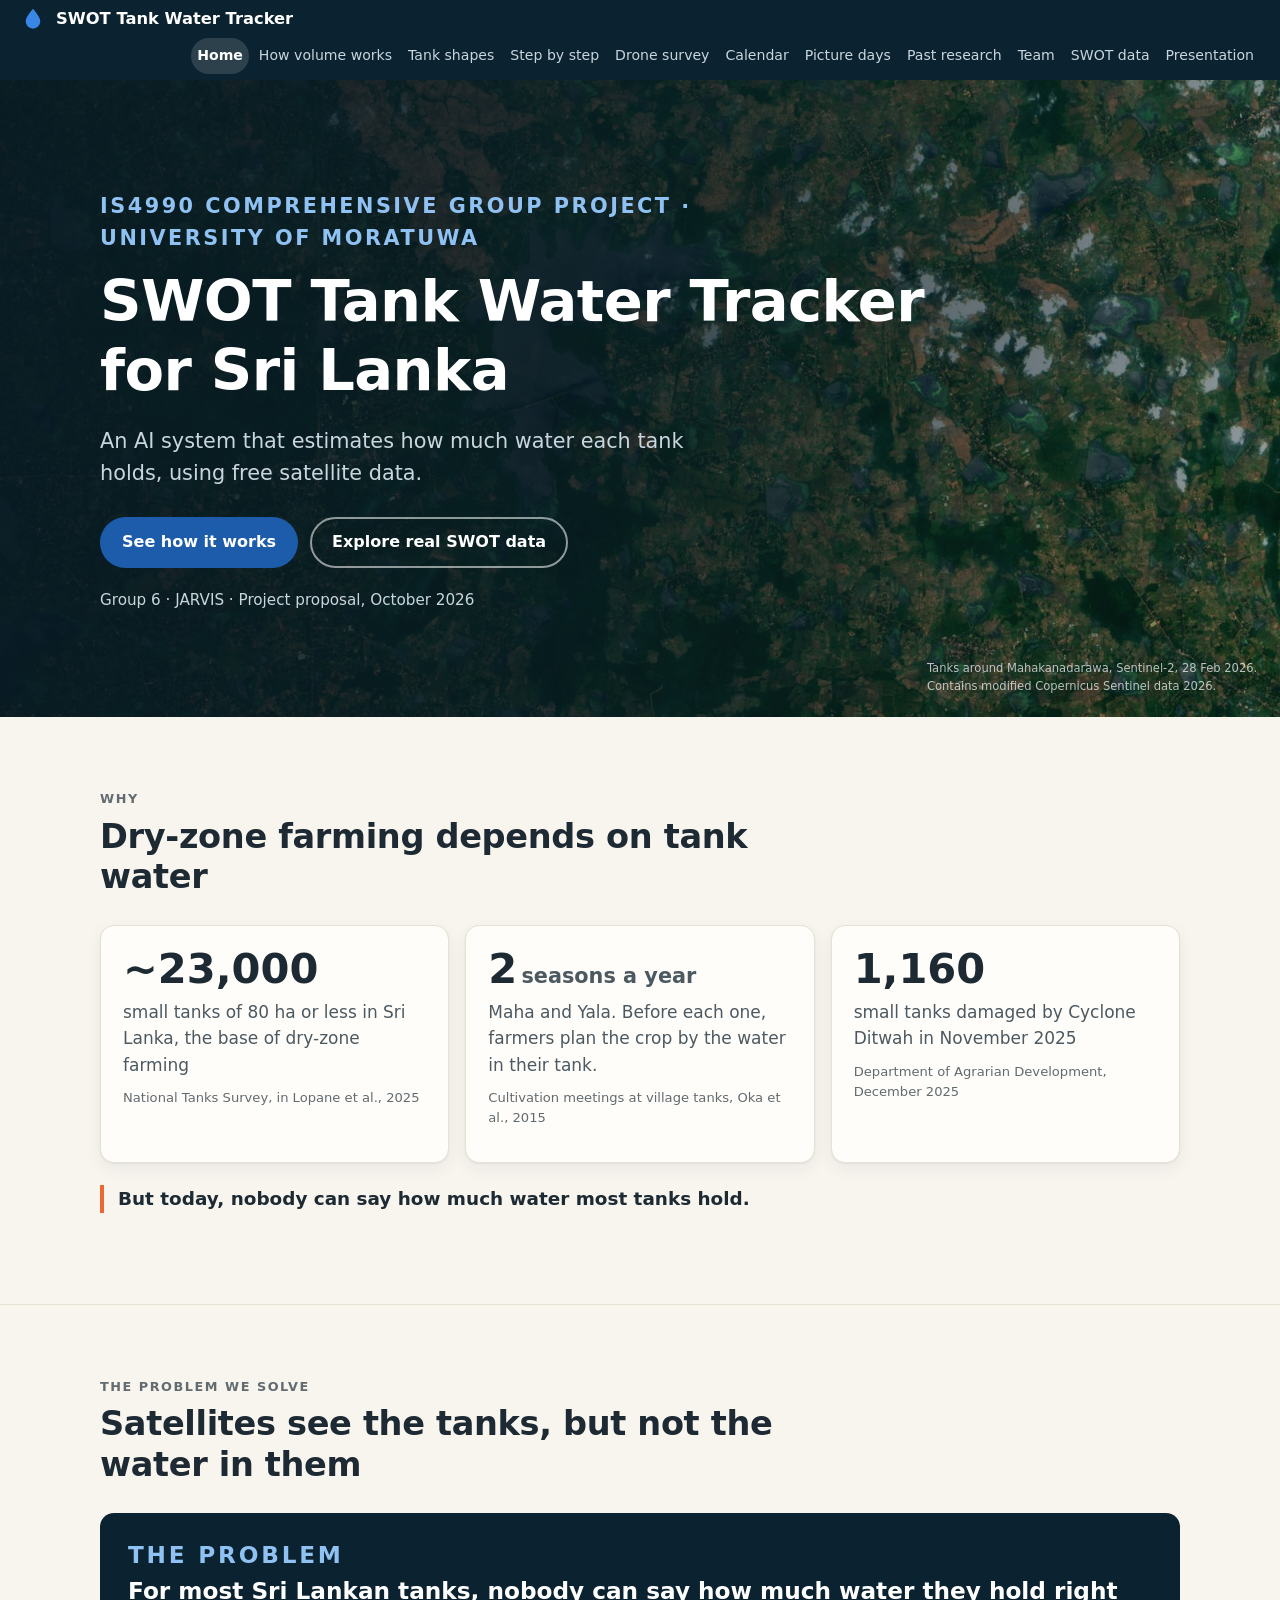
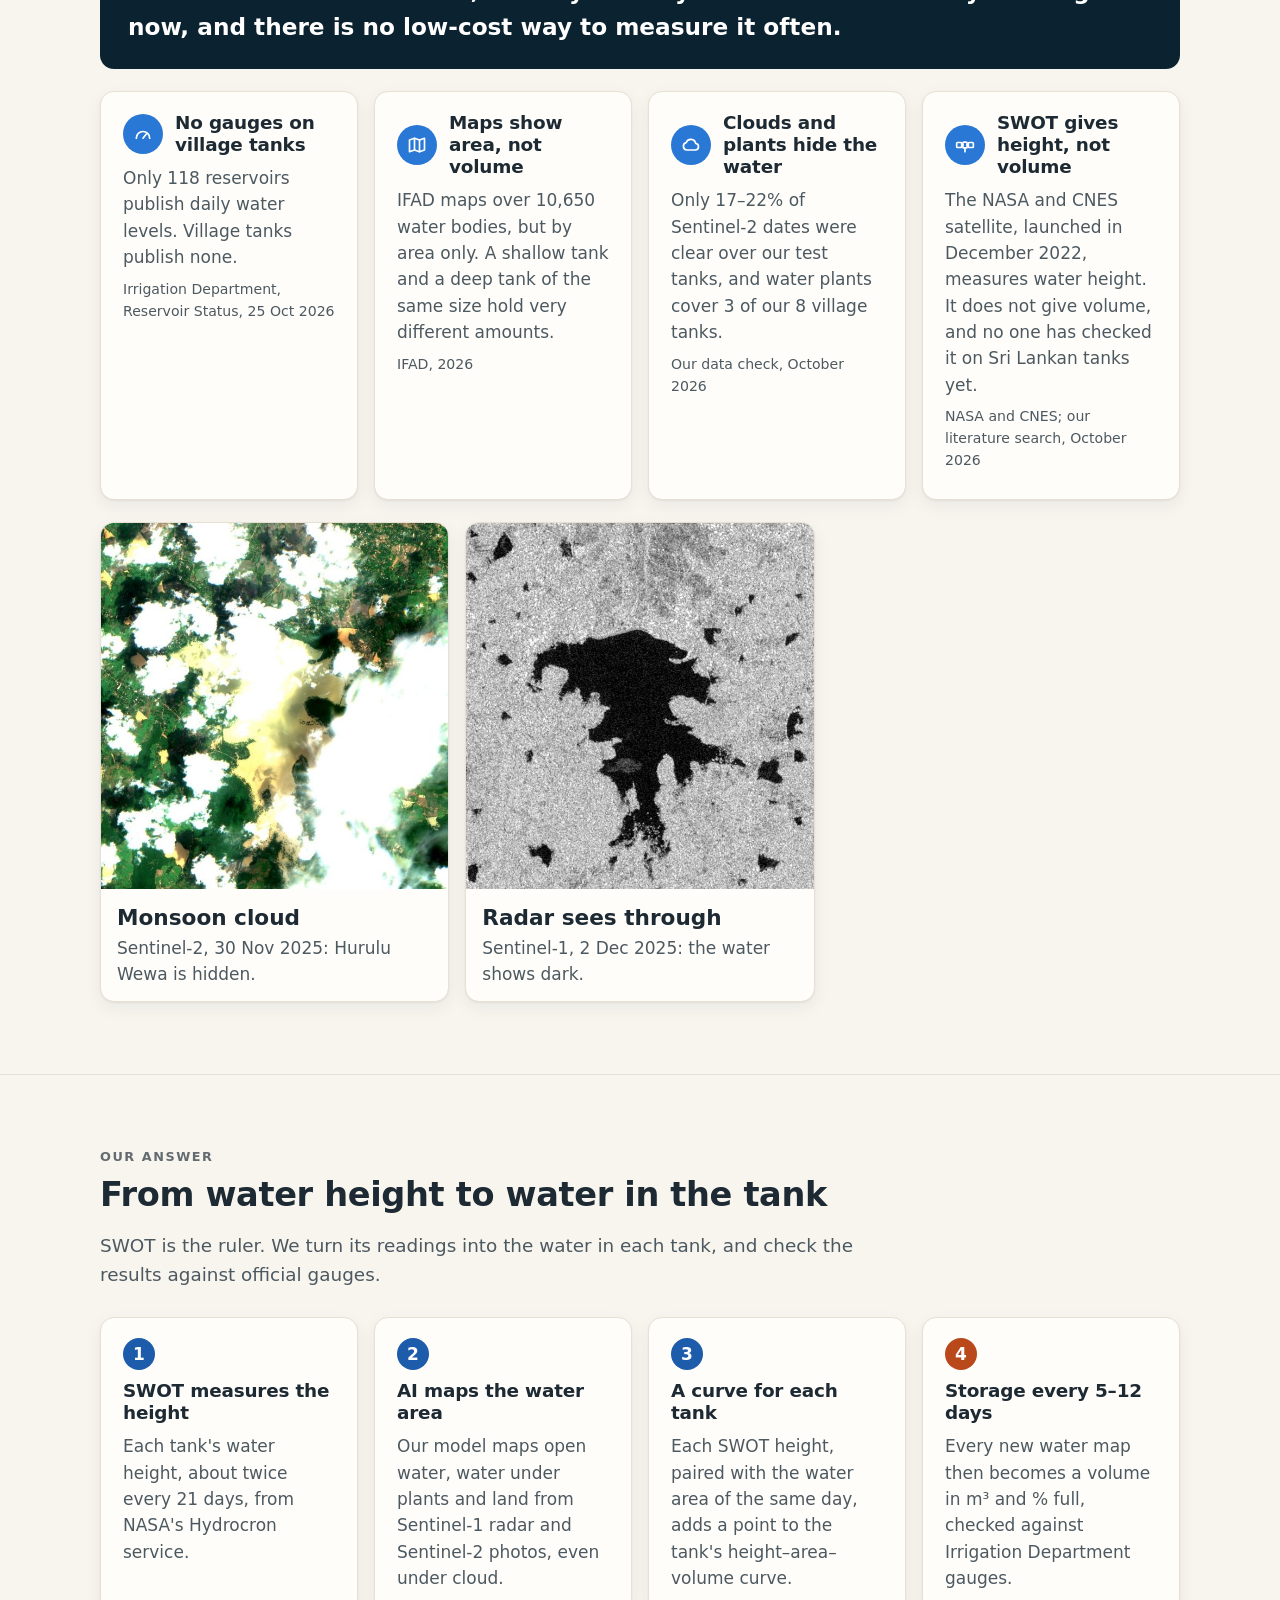
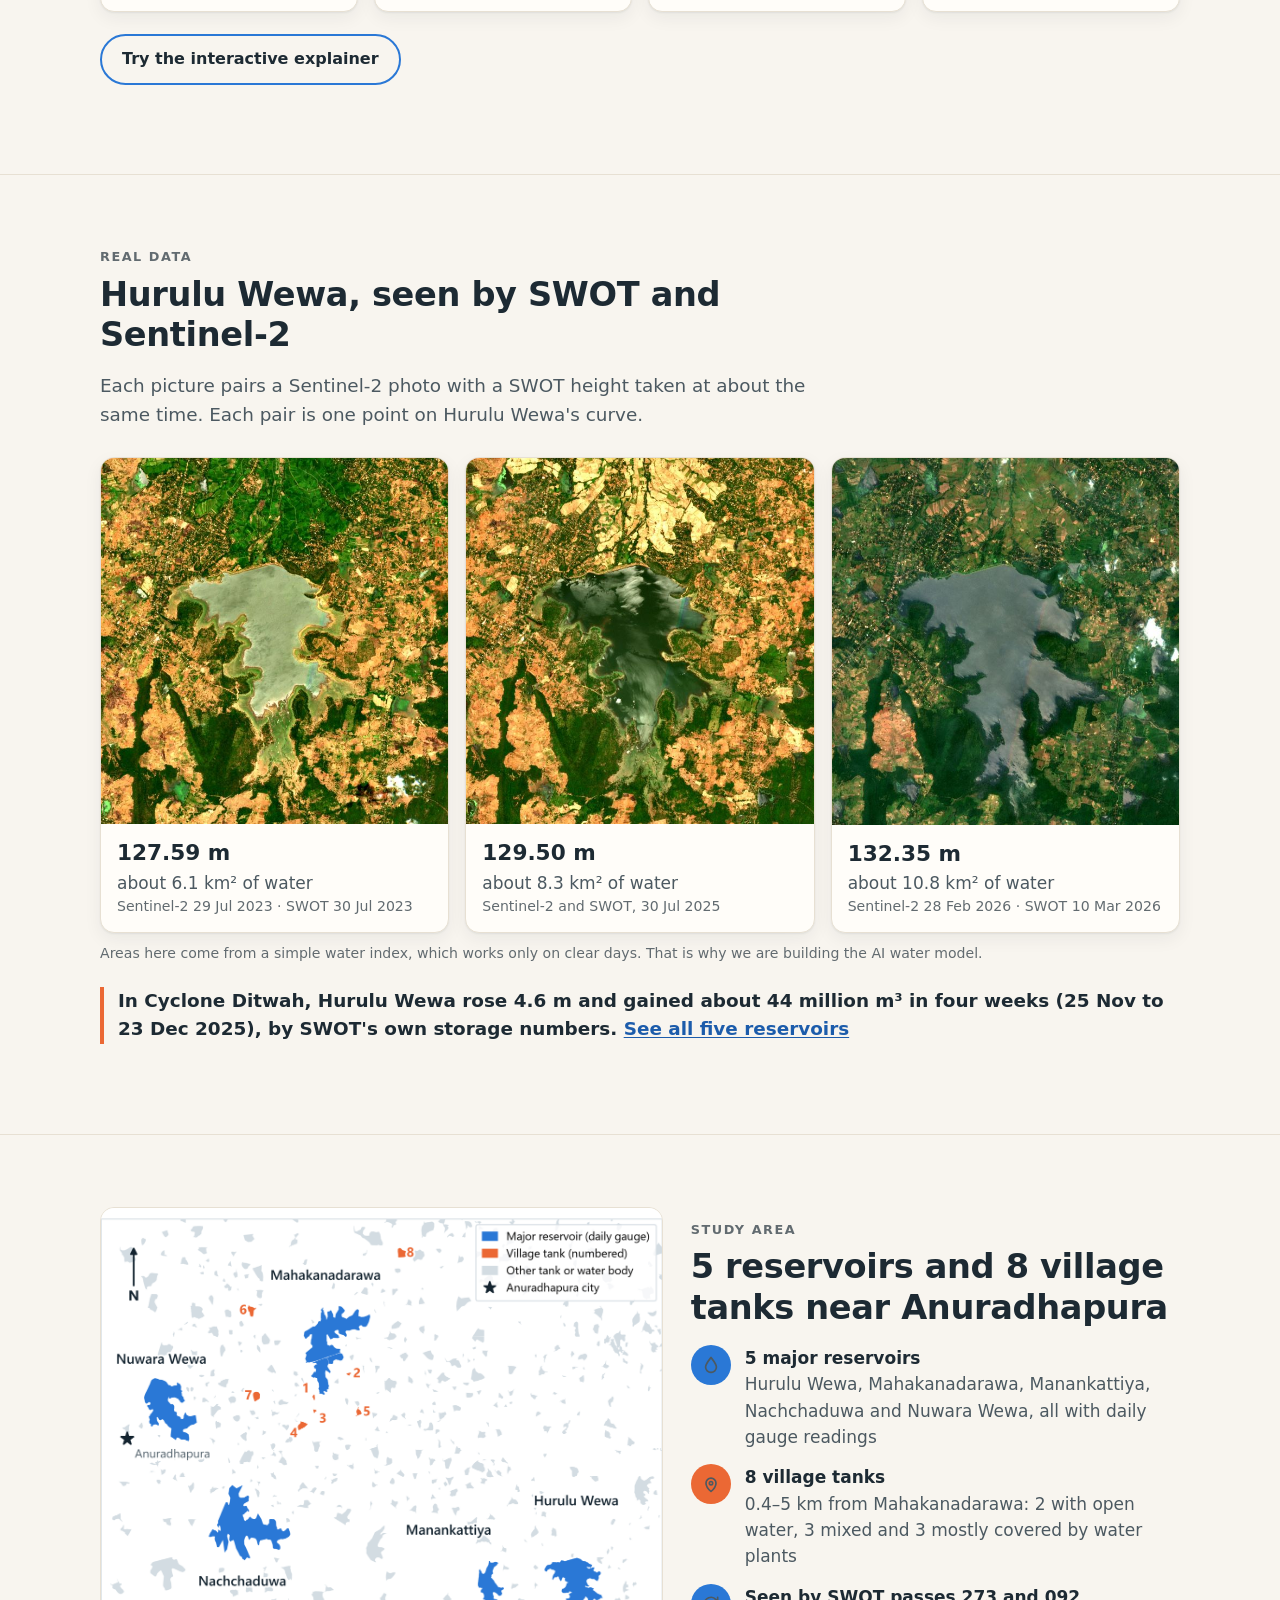
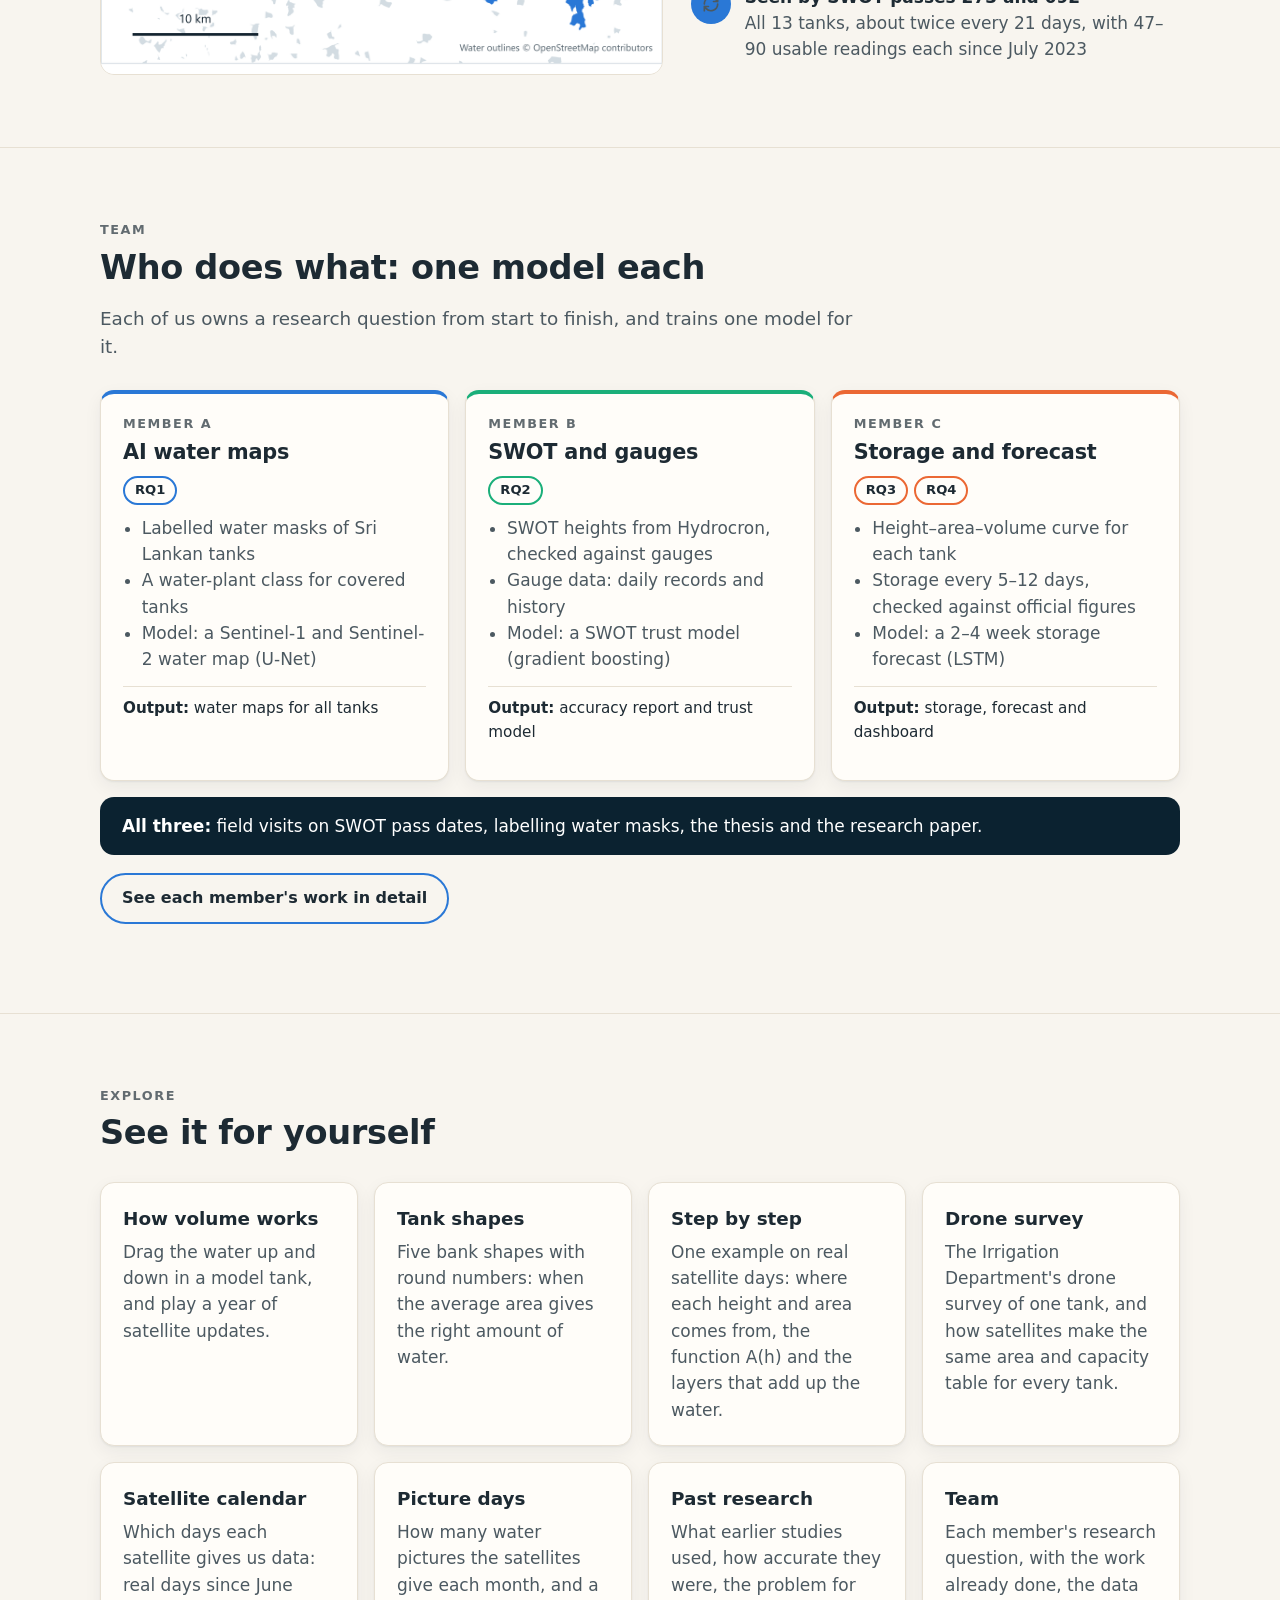
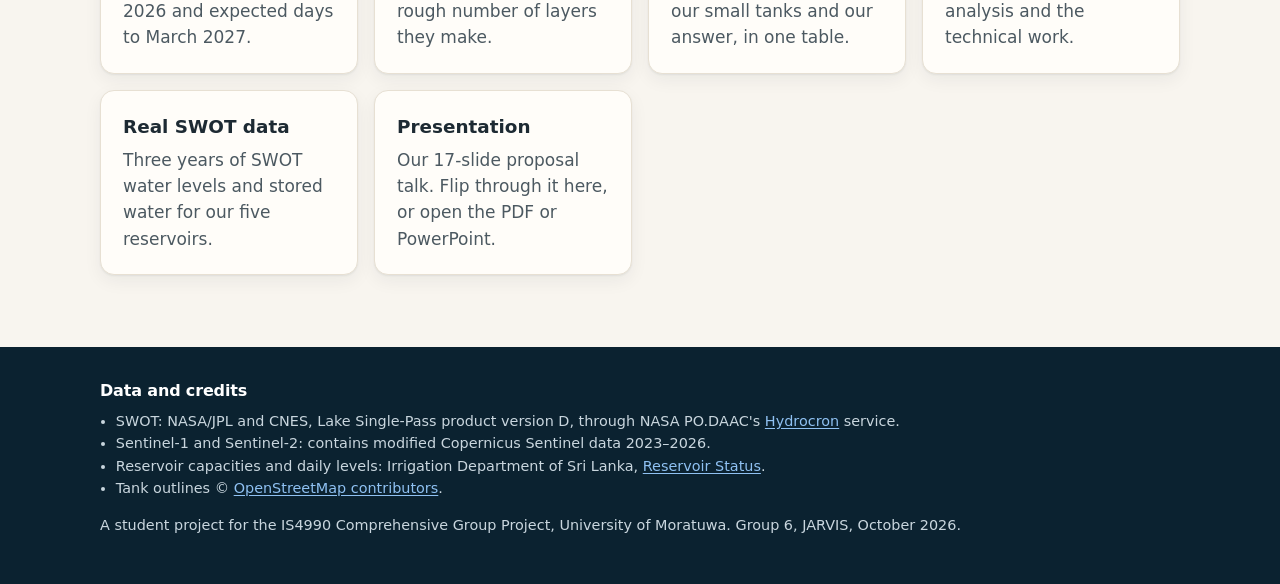
==== site/index.html @ 3255c9a0 "Give each member a model to train: B a SWOT trust model, C a storage forecast B trains gradient boos" ====
<!doctype html>
<html lang="en">
<head>
<meta charset="utf-8">
<meta name="viewport" content="width=device-width, initial-scale=1">
<title>SWOT Tank Water Tracker for Sri Lanka</title>
<meta name="description" content="An AI system that estimates how much water each Sri Lankan tank holds, using free satellite data. A student project at the University of Moratuwa.">
<link rel="icon" href="favicon.svg" type="image/svg+xml">
<link rel="stylesheet" href="assets/site.css">
</head>
<body>
<a class="skip" href="#main">Skip to content</a>
<header class="top"><div class="wrap">
  <a class="brand" href="./"><svg viewBox="0 0 24 24" aria-hidden="true"><path fill="#3987e5" d="M12 2.5c3.7 4.7 6.7 8.3 6.7 11.7a6.7 6.7 0 0 1-13.4 0C5.3 10.8 8.3 7.2 12 2.5z"/></svg>SWOT Tank Water Tracker</a>
  <nav class="nav" aria-label="Main">
    <a href="./" aria-current="page">Home</a>
    <a href="explainer.html">How volume works</a>
    <a href="shapes.html">Tank shapes</a>
    <a href="steps.html">Step by step</a>
    <a href="drone.html">Drone survey</a>
    <a href="calendar.html">Calendar</a>
    <a href="pictures.html">Picture days</a>
    <a href="research.html">Past research</a>
    <a href="team.html">Team</a>
    <a href="data.html">SWOT data</a>
    <a href="presentation.html">Presentation</a>
  </nav>
</div></header>

<main id="main">
<div class="hero">
  <div class="wrap">
    <p class="eyebrow" style="color:#8fc1f2">IS4990 Comprehensive Group Project · University of Moratuwa</p>
    <h1>SWOT Tank Water Tracker for Sri Lanka</h1>
    <p>An AI system that estimates how much water each tank holds, using free satellite data.</p>
    <div class="btns">
      <a class="btn primary" href="explainer.html">See how it works</a>
      <a class="btn ghost" href="data.html">Explore real SWOT data</a>
    </div>
    <p class="meta">Group 6 · JARVIS · Project proposal, October 2026</p>
  </div>
  <p class="credit">Tanks around Mahakanadarawa, Sentinel-2, 28 Feb 2026. Contains modified Copernicus Sentinel data 2026.</p>
</div>

<section id="why"><div class="wrap">
  <div class="section-head">
    <p class="eyebrow">Why</p>
    <h2>Dry-zone farming depends on tank water</h2>
  </div>
  <div class="tiles">
    <div class="tile">
      <div class="value">~23,000</div>
      <p class="label">small tanks of 80 ha or less in Sri Lanka, the base of dry-zone farming</p>
      <p class="src">National Tanks Survey, in Lopane et al., 2025</p>
    </div>
    <div class="tile">
      <div class="value">2<span class="unit">seasons a year</span></div>
      <p class="label">Maha and Yala. Before each one, farmers plan the crop by the water in their tank.</p>
      <p class="src">Cultivation meetings at village tanks, Oka et al., 2015</p>
    </div>
    <div class="tile">
      <div class="value">1,160</div>
      <p class="label">small tanks damaged by Cyclone Ditwah in November 2025</p>
      <p class="src">Department of Agrarian Development, December 2025</p>
    </div>
  </div>
  <p class="callout">But today, nobody can say how much water most tanks hold.</p>
</div></section>

<section id="problem"><div class="wrap">
  <div class="section-head">
    <p class="eyebrow">The problem we solve</p>
    <h2>Satellites see the tanks, but not the water in them</h2>
  </div>
  <div class="statement">
    <p class="eyebrow">The problem</p>
    <p>For most Sri Lankan tanks, nobody can say how much water they hold right now, and there is no low-cost way to measure it often.</p>
  </div>
  <div class="cards">
    <div class="card">
      <h3><span class="icon"><svg viewBox="0 0 24 24" fill="none" stroke="currentColor" stroke-width="2" stroke-linecap="round" stroke-linejoin="round" aria-hidden="true"><path d="M4 17a8 8 0 1 1 16 0"/><path d="M12 17l4-5"/></svg></span>No gauges on village tanks</h3>
      <p>Only 118 reservoirs publish daily water levels. Village tanks publish none.</p>
      <p class="small">Irrigation Department, Reservoir Status, 25 Oct 2026</p>
    </div>
    <div class="card">
      <h3><span class="icon"><svg viewBox="0 0 24 24" fill="none" stroke="currentColor" stroke-width="2" stroke-linecap="round" stroke-linejoin="round" aria-hidden="true"><path d="M3 6l6-2 6 2 6-2v14l-6 2-6-2-6 2z"/><path d="M9 4v14M15 6v14"/></svg></span>Maps show area, not volume</h3>
      <p>IFAD maps over 10,650 water bodies, but by area only. A shallow tank and a deep tank of the same size hold very different amounts.</p>
      <p class="small">IFAD, 2026</p>
    </div>
    <div class="card">
      <h3><span class="icon"><svg viewBox="0 0 24 24" fill="none" stroke="currentColor" stroke-width="2" stroke-linecap="round" stroke-linejoin="round" aria-hidden="true"><path d="M7 18h10a4 4 0 0 0 .6-7.95A6 6 0 0 0 6.1 9.2 4.5 4.5 0 0 0 7 18z"/></svg></span>Clouds and plants hide the water</h3>
      <p>Only 17–22% of Sentinel-2 dates were clear over our test tanks, and water plants cover 3 of our 8 village tanks.</p>
      <p class="small">Our data check, October 2026</p>
    </div>
    <div class="card">
      <h3><span class="icon"><svg viewBox="0 0 24 24" fill="none" stroke="currentColor" stroke-width="2" stroke-linecap="round" stroke-linejoin="round" aria-hidden="true"><rect x="2" y="9" width="6" height="6" rx="1"/><rect x="16" y="9" width="6" height="6" rx="1"/><rect x="9.5" y="8.5" width="5" height="7" rx="1.2"/><path d="M8 12h1.5M14.5 12H16M12 15.5V20"/></svg></span>SWOT gives height, not volume</h3>
      <p>The NASA and CNES satellite, launched in December 2022, measures water height. It does not give volume, and no one has checked it on Sri Lankan tanks yet.</p>
      <p class="small">NASA and CNES; our literature search, October 2026</p>
    </div>
  </div>
  <div class="gallery" style="margin-top:22px">
    <figure class="shot">
      <img src="assets/img/hurulu-cloud.jpg" alt="Sentinel-2 photo of Hurulu Wewa on 30 November 2025, almost fully hidden by monsoon cloud" width="640" height="675" loading="lazy">
      <figcaption><div class="big">Monsoon cloud</div><div class="sub">Sentinel-2, 30 Nov 2025: Hurulu Wewa is hidden.</div></figcaption>
    </figure>
    <figure class="shot">
      <img src="assets/img/hurulu-radar.jpg" alt="Sentinel-1 radar image of Hurulu Wewa on 2 December 2025, with the water showing dark" width="640" height="675" loading="lazy">
      <figcaption><div class="big">Radar sees through</div><div class="sub">Sentinel-1, 2 Dec 2025: the water shows dark.</div></figcaption>
    </figure>
  </div>
</div></section>

<section id="how"><div class="wrap">
  <div class="section-head">
    <p class="eyebrow">Our answer</p>
    <h2>From water height to water in the tank</h2>
    <p class="lead">SWOT is the ruler. We turn its readings into the water in each tank, and check the results against official gauges.</p>
  </div>
  <ol class="steps">
    <li><h3>SWOT measures the height</h3><p>Each tank's water height, about twice every 21 days, from NASA's Hydrocron service.</p></li>
    <li><h3>AI maps the water area</h3><p>Our model maps open water, water under plants and land from Sentinel-1 radar and Sentinel-2 photos, even under cloud.</p></li>
    <li><h3>A curve for each tank</h3><p>Each SWOT height, paired with the water area of the same day, adds a point to the tank's height–area–volume curve.</p></li>
    <li><h3>Storage every 5–12 days</h3><p>Every new water map then becomes a volume in m³ and % full, checked against Irrigation Department gauges.</p></li>
  </ol>
  <p style="margin-top:22px"><a class="btn line" href="explainer.html">Try the interactive explainer</a></p>
</div></section>

<section id="evidence"><div class="wrap">
  <div class="section-head">
    <p class="eyebrow">Real data</p>
    <h2>Hurulu Wewa, seen by SWOT and Sentinel-2</h2>
    <p class="lead">Each picture pairs a Sentinel-2 photo with a SWOT height taken at about the same time. Each pair is one point on Hurulu Wewa's curve.</p>
  </div>
  <div class="gallery">
    <figure class="shot">
      <img src="assets/img/hurulu-low.jpg" alt="Hurulu Wewa when low, Sentinel-2, 29 July 2023" width="640" height="675" loading="lazy">
      <figcaption><div class="big">127.59 m</div><div class="sub">about 6.1 km² of water</div><div class="small">Sentinel-2 29 Jul 2023 · SWOT 30 Jul 2023</div></figcaption>
    </figure>
    <figure class="shot">
      <img src="assets/img/hurulu-half.jpg" alt="Hurulu Wewa when half full, Sentinel-2, 30 July 2025" width="640" height="675" loading="lazy">
      <figcaption><div class="big">129.50 m</div><div class="sub">about 8.3 km² of water</div><div class="small">Sentinel-2 and SWOT, 30 Jul 2025</div></figcaption>
    </figure>
    <figure class="shot">
      <img src="assets/img/hurulu-full.jpg" alt="Hurulu Wewa when full, Sentinel-2, 28 February 2026" width="640" height="675" loading="lazy">
      <figcaption><div class="big">132.35 m</div><div class="sub">about 10.8 km² of water</div><div class="small">Sentinel-2 28 Feb 2026 · SWOT 10 Mar 2026</div></figcaption>
    </figure>
  </div>
  <p class="small" style="margin-top:10px">Areas here come from a simple water index, which works only on clear days. That is why we are building the AI water model.</p>
  <p class="callout">In Cyclone Ditwah, Hurulu Wewa rose 4.6 m and gained about 44 million m³ in four weeks (25 Nov to 23 Dec 2025), by SWOT's own storage numbers. <a href="data.html">See all five reservoirs</a></p>
</div></section>

<section id="area"><div class="wrap split">
  <figure class="map"><img src="assets/img/study-map.png" alt="Map of the study area east of Anuradhapura: five major reservoirs in blue and eight numbered village tanks in orange" width="1200" height="997" loading="lazy"></figure>
  <div>
    <p class="eyebrow">Study area</p>
    <h2>5 reservoirs and 8 village tanks near Anuradhapura</h2>
    <ul class="facts">
      <li><span class="icon"><svg viewBox="0 0 24 24" fill="none" stroke="currentColor" stroke-width="2" stroke-linecap="round" stroke-linejoin="round" aria-hidden="true"><path d="M12 3c3.6 4.6 6.5 8.1 6.5 11.4a6.5 6.5 0 0 1-13 0C5.5 11.1 8.4 7.6 12 3z"/></svg></span>
        <div><b>5 major reservoirs</b><span>Hurulu Wewa, Mahakanadarawa, Manankattiya, Nachchaduwa and Nuwara Wewa, all with daily gauge readings</span></div></li>
      <li><span class="icon orange"><svg viewBox="0 0 24 24" fill="none" stroke="currentColor" stroke-width="2" stroke-linecap="round" stroke-linejoin="round" aria-hidden="true"><path d="M12 21s-6-5.3-6-10a6 6 0 0 1 12 0c0 4.7-6 10-6 10z"/><circle cx="12" cy="11" r="2"/></svg></span>
        <div><b>8 village tanks</b><span>0.4–5 km from Mahakanadarawa: 2 with open water, 3 mixed and 3 mostly covered by water plants</span></div></li>
      <li><span class="icon"><svg viewBox="0 0 24 24" fill="none" stroke="currentColor" stroke-width="2" stroke-linecap="round" stroke-linejoin="round" aria-hidden="true"><path d="M4 12a8 8 0 0 1 14-5.3L20 9M20 4v5h-5"/><path d="M20 12a8 8 0 0 1-14 5.3L4 15M4 20v-5h5"/></svg></span>
        <div><b>Seen by SWOT passes 273 and 092</b><span>All 13 tanks, about twice every 21 days, with 47–90 usable readings each since July 2023</span></div></li>
    </ul>
  </div>
</div></section>

<section id="team"><div class="wrap">
  <div class="section-head">
    <p class="eyebrow">Team</p>
    <h2>Who does what: one model each</h2>
    <p class="lead">Each of us owns a research question from start to finish, and trains one model for it.</p>
  </div>
  <div class="members">
    <div class="member" style="--c:var(--blue)">
      <div class="who">Member A</div>
      <h3>AI water maps</h3>
      <span class="pill">RQ1</span>
      <ul><li>Labelled water masks of Sri Lankan tanks</li><li>A water-plant class for covered tanks</li><li>Model: a Sentinel-1 and Sentinel-2 water map (U-Net)</li></ul>
      <p class="out"><b>Output:</b> water maps for all tanks</p>
    </div>
    <div class="member" style="--c:var(--aqua)">
      <div class="who">Member B</div>
      <h3>SWOT and gauges</h3>
      <span class="pill">RQ2</span>
      <ul><li>SWOT heights from Hydrocron, checked against gauges</li><li>Gauge data: daily records and history</li><li>Model: a SWOT trust model (gradient boosting)</li></ul>
      <p class="out"><b>Output:</b> accuracy report and trust model</p>
    </div>
    <div class="member" style="--c:var(--orange)">
      <div class="who">Member C</div>
      <h3>Storage and forecast</h3>
      <span class="pill">RQ3</span><span class="pill">RQ4</span>
      <ul><li>Height–area–volume curve for each tank</li><li>Storage every 5–12 days, checked against official figures</li><li>Model: a 2–4 week storage forecast (LSTM)</li></ul>
      <p class="out"><b>Output:</b> storage, forecast and dashboard</p>
    </div>
  </div>
  <p class="shared"><b>All three:</b> field visits on SWOT pass dates, labelling water masks, the thesis and the research paper.</p>
  <p style="margin-top:18px"><a class="btn line" href="team.html">See each member's work in detail</a></p>
</div></section>

<section id="explore"><div class="wrap">
  <div class="section-head"><p class="eyebrow">Explore</p><h2>See it for yourself</h2></div>
  <div class="explore">
    <a href="explainer.html"><b>How volume works</b><span>Drag the water up and down in a model tank, and play a year of satellite updates.</span></a>
    <a href="shapes.html"><b>Tank shapes</b><span>Five bank shapes with round numbers: when the average area gives the right amount of water.</span></a>
    <a href="steps.html"><b>Step by step</b><span>One example on real satellite days: where each height and area comes from, the function A(h) and the layers that add up the water.</span></a>
    <a href="drone.html"><b>Drone survey</b><span>The Irrigation Department's drone survey of one tank, and how satellites make the same area and capacity table for every tank.</span></a>
    <a href="calendar.html"><b>Satellite calendar</b><span>Which days each satellite gives us data: real days since June 2026 and expected days to March 2027.</span></a>
    <a href="pictures.html"><b>Picture days</b><span>How many water pictures the satellites give each month, and a rough number of layers they make.</span></a>
    <a href="research.html"><b>Past research</b><span>What earlier studies used, how accurate they were, the problem for our small tanks and our answer, in one table.</span></a>
    <a href="team.html"><b>Team</b><span>Each member's research question, with the work already done, the data analysis and the technical work.</span></a>
    <a href="data.html"><b>Real SWOT data</b><span>Three years of SWOT water levels and stored water for our five reservoirs.</span></a>
    <a href="presentation.html"><b>Presentation</b><span>Our 17-slide proposal talk. Flip through it here, or open the PDF or PowerPoint.</span></a>
  </div>
</div></section>
</main>

<footer class="foot"><div class="wrap">
  <h2>Data and credits</h2>
  <ul>
    <li>SWOT: NASA/JPL and CNES, Lake Single-Pass product version D, through NASA PO.DAAC's <a href="https://podaac.github.io/hydrocron/">Hydrocron</a> service.</li>
    <li>Sentinel-1 and Sentinel-2: contains modified Copernicus Sentinel data 2023–2026.</li>
    <li>Reservoir capacities and daily levels: Irrigation Department of Sri Lanka, <a href="https://irrigation.gov.lk/web/index.php?option=com_content&amp;view=article&amp;id=84&amp;Itemid=201&amp;lang=en">Reservoir Status</a>.</li>
    <li>Tank outlines © <a href="https://www.openstreetmap.org/copyright">OpenStreetMap contributors</a>.</li>
  </ul>
  <p>A student project for the IS4990 Comprehensive Group Project, University of Moratuwa. Group 6, JARVIS, October 2026.</p>
</div></footer>
</body>
</html>
---- site/assets/site.css ----
/* SWOT Tank Water Tracker: shared site styles. Colours match the proposal deck. */
:root {
  color-scheme: light;
  --page: #f8f5ef; --surface: #fffdf9; --surface-2: #f2ede3;
  --ink: #1d2a33; --ink-2: #4c5961; --muted: #626b70;
  --rule: #e7e0d3; --grid: #ede7db; --axis: #cfc6b6;
  --navy: #0b2230; --navy-2: #12384d; --on-navy: #ffffff; --on-navy-2: #c9d6de;
  --blue: #2a78d6; --orange: #eb6834; --aqua: #1baf7a;
  --blue-strong: #1c5cab; --orange-strong: #b9481b; --link: #1c5cab;
  --blue-wash: rgba(42, 120, 214, .10); --orange-wash: rgba(235, 104, 52, .13);
  --focus: #1c5cab;
  --shadow: 0 1px 2px rgba(11, 34, 48, .06), 0 6px 18px rgba(11, 34, 48, .06);
  --radius: 14px;
}
@media (prefers-color-scheme: dark) {
  :root {
    color-scheme: dark;
    --page: #0b141a; --surface: #12202a; --surface-2: #172a36;
    --ink: #e8eef2; --ink-2: #b4c2cb; --muted: #8c9ba5;
    --rule: #23343f; --grid: #1e2e38; --axis: #34485a;
    --navy: #081a24; --navy-2: #12384d;
    --blue: #3987e5; --orange: #d95926; --aqua: #199e70;
    --link: #8ec9f0;
    --blue-wash: rgba(57, 135, 229, .15); --orange-wash: rgba(217, 89, 38, .17);
    --focus: #8ec9f0;
    --shadow: none;
  }
}

* { box-sizing: border-box; }
html { -webkit-text-size-adjust: 100%; scroll-behavior: smooth; scroll-padding-top: 80px; }
@media (prefers-reduced-motion: reduce) { html { scroll-behavior: auto; } }
body {
  margin: 0; background: var(--page); color: var(--ink);
  font-family: system-ui, -apple-system, "Segoe UI", Roboto, "Helvetica Neue", Arial, sans-serif;
  font-size: 17px; line-height: 1.55;
}
img { max-width: 100%; height: auto; display: block; }
a { color: var(--link); text-underline-offset: 2px; }
a:hover { text-decoration-thickness: 2px; }
:focus-visible { outline: 3px solid var(--focus); outline-offset: 3px; border-radius: 4px; }
h1, h2, h3 { line-height: 1.2; margin: 0 0 .5em; letter-spacing: -.01em; }
h2 { font-size: clamp(1.6rem, 3.2vw, 2.1rem); }
h3 { font-size: 1.15rem; }
p { margin: 0 0 1em; }
.wrap { max-width: 1120px; margin: 0 auto; padding: 0 20px; }
.skip { position: absolute; left: -999px; top: 8px; background: var(--surface); color: var(--ink); padding: 8px 14px; border-radius: 8px; z-index: 10; }
.skip:focus { left: 12px; }
.small { font-size: .88rem; color: var(--muted); }
.lead { font-size: 1.15rem; color: var(--ink-2); max-width: 70ch; }
.eyebrow { font-size: .8rem; font-weight: 700; letter-spacing: .12em; text-transform: uppercase; color: var(--muted); margin: 0 0 .6em; }

/* header and navigation */
.top { background: var(--navy); color: var(--on-navy); position: sticky; top: 0; z-index: 5; }
.top .wrap { display: flex; flex-wrap: wrap; align-items: center; gap: 6px 22px; min-height: 60px; padding-top: 6px; padding-bottom: 6px; }
.brand { display: inline-flex; align-items: center; gap: 10px; color: var(--on-navy); text-decoration: none; font-weight: 700; font-size: 1.02rem; }
.brand svg { width: 26px; height: 26px; flex: none; }
.nav { display: flex; flex-wrap: wrap; gap: 2px 4px; margin-left: auto; }
.nav a { color: var(--on-navy-2); text-decoration: none; padding: 7px 12px; border-radius: 999px; font-size: .95rem; }
.nav a:hover { color: var(--on-navy); background: rgba(255, 255, 255, .08); }
.nav a[aria-current="page"] { color: var(--on-navy); background: rgba(255, 255, 255, .14); font-weight: 600; }
@media (max-width: 640px) { .top { position: static; } .nav { margin-left: 0; width: 100%; } .nav a { padding: 6px 10px; } }

/* hero */
.hero { position: relative; background: var(--navy); color: var(--on-navy); overflow: hidden; }
.hero::before { content: ""; position: absolute; inset: 0; background: url("img/hero.jpg") center / cover no-repeat; opacity: .9; }
.hero::after { content: ""; position: absolute; inset: 0; background: linear-gradient(100deg, rgba(8, 26, 36, .94) 0%, rgba(8, 26, 36, .82) 45%, rgba(8, 26, 36, .35) 100%); }
.hero .wrap { position: relative; z-index: 1; padding-top: clamp(56px, 9vw, 110px); padding-bottom: clamp(48px, 7vw, 90px); }
.hero h1 { font-size: clamp(2.1rem, 5.6vw, 3.6rem); max-width: 21ch; margin-bottom: .35em; }
.hero p { color: var(--on-navy-2); max-width: 46ch; font-size: clamp(1.05rem, 2.2vw, 1.3rem); }
.hero .meta { font-size: .95rem; color: var(--on-navy-2); margin-top: 1.4em; }
.hero .credit { position: absolute; right: 16px; bottom: 10px; z-index: 1; font-size: .72rem; color: rgba(255, 255, 255, .7); }
.btns { display: flex; flex-wrap: wrap; gap: 12px; margin-top: 1.6em; }
.btn { display: inline-flex; align-items: center; gap: 8px; padding: 11px 20px; border-radius: 999px; font-weight: 650; text-decoration: none; border: 2px solid transparent; font-size: 1rem; cursor: pointer; font-family: inherit; }
.btn.primary { background: var(--blue-strong); color: #fff; }
.btn.ghost { border-color: rgba(255, 255, 255, .55); color: #fff; }
.btn.ghost:hover { background: rgba(255, 255, 255, .1); }
.btn.line { border-color: var(--blue); color: var(--ink); background: transparent; }

/* page title band (inner pages) */
.band { background: var(--navy); color: var(--on-navy); }
.band .wrap { padding-top: 44px; padding-bottom: 40px; }
.band h1 { font-size: clamp(1.9rem, 4.5vw, 2.8rem); }
.band p { color: var(--on-navy-2); max-width: 70ch; margin: 0; font-size: 1.08rem; }

/* sections */
section { padding: clamp(44px, 6vw, 72px) 0; }
section + section { border-top: 1px solid var(--rule); }
.section-head { max-width: 760px; margin-bottom: 28px; }

/* stat tiles */
.tiles { display: grid; grid-template-columns: repeat(auto-fit, minmax(230px, 1fr)); gap: 16px; }
.tile { background: var(--surface); border: 1px solid var(--rule); border-radius: var(--radius); padding: 20px 22px; box-shadow: var(--shadow); }
.tile .value { font-size: clamp(2rem, 4vw, 2.6rem); font-weight: 700; line-height: 1.1; color: var(--ink); }
.tile .value .unit { font-size: .5em; font-weight: 600; color: var(--ink-2); margin-left: .2em; }
.tile .label { margin: .4em 0 .6em; color: var(--ink-2); }
.tile .src { font-size: .82rem; color: var(--muted); }
.tile .key { display: inline-block; width: 10px; height: 10px; border-radius: 50%; margin-right: 8px; vertical-align: 1px; }
.callout { margin-top: 22px; font-size: 1.15rem; font-weight: 650; color: var(--ink); padding-left: 14px; border-left: 4px solid var(--orange); }

/* problem statement and cards */
.statement { background: var(--navy); color: var(--on-navy); border-radius: var(--radius); padding: 24px 28px; margin-bottom: 22px; }
.statement .eyebrow { color: #8fc1f2; }
.statement p { font-size: clamp(1.15rem, 2.4vw, 1.45rem); font-weight: 650; margin: 0; }
.cards { display: grid; grid-template-columns: repeat(auto-fit, minmax(240px, 1fr)); gap: 16px; }
.card { background: var(--surface); border: 1px solid var(--rule); border-radius: var(--radius); padding: 20px 22px; box-shadow: var(--shadow); }
.card h3 { display: flex; align-items: center; gap: 12px; }
.card p { color: var(--ink-2); margin-bottom: .5em; }
.icon { width: 40px; height: 40px; border-radius: 50%; display: inline-grid; place-items: center; background: var(--blue); color: #fff; flex: none; }
.icon svg { width: 20px; height: 20px; }
.icon.orange { background: var(--orange); }
.icon.aqua { background: var(--aqua); }

/* how it works */
.steps { list-style: none; padding: 0; margin: 0; display: grid; grid-template-columns: repeat(auto-fit, minmax(220px, 1fr)); gap: 16px; counter-reset: s; }
.steps li { counter-increment: s; background: var(--surface); border: 1px solid var(--rule); border-radius: var(--radius); padding: 20px 22px; position: relative; box-shadow: var(--shadow); }
.steps li::before { content: counter(s); display: inline-grid; place-items: center; width: 32px; height: 32px; border-radius: 50%; background: var(--blue-strong); color: #fff; font-weight: 700; margin-bottom: 10px; }
.steps li:last-child::before { background: var(--orange-strong); }
.steps p { color: var(--ink-2); margin: 0; }

/* pictures */
.gallery { display: grid; grid-template-columns: repeat(auto-fill, minmax(280px, 1fr)); gap: 16px; }
.shot { margin: 0; background: var(--surface); border: 1px solid var(--rule); border-radius: var(--radius); overflow: hidden; box-shadow: var(--shadow); }
.shot img { width: 100%; aspect-ratio: 640 / 675; object-fit: cover; }
.shot figcaption { padding: 12px 16px 14px; }
.shot .big { font-size: 1.35rem; font-weight: 700; }
.shot .sub { color: var(--ink-2); }
.split { display: grid; grid-template-columns: 1.15fr 1fr; gap: 28px; align-items: center; }
@media (max-width: 860px) { .split { grid-template-columns: 1fr; } }
.map { margin: 0; border-radius: var(--radius); overflow: hidden; border: 1px solid var(--rule); background: #fff; }
.facts { list-style: none; padding: 0; margin: 0; display: grid; gap: 14px; }
.facts li { display: flex; gap: 14px; align-items: flex-start; }
.facts b { display: block; }
.facts span { color: var(--ink-2); }

/* team */
.members { display: grid; grid-template-columns: repeat(auto-fit, minmax(250px, 1fr)); gap: 16px; }
.member { background: var(--surface); border: 1px solid var(--rule); border-top: 4px solid var(--c, var(--blue)); border-radius: var(--radius); padding: 20px 22px; box-shadow: var(--shadow); }
.member .who { font-size: .8rem; font-weight: 700; letter-spacing: .12em; text-transform: uppercase; color: var(--muted); }
.member h3 { margin: .3em 0 .5em; font-size: 1.3rem; }
.pill { display: inline-block; font-size: .82rem; font-weight: 700; padding: 2px 10px; border-radius: 999px; border: 2px solid var(--c, var(--blue)); color: var(--ink); margin: 0 6px 10px 0; }
.pill.stretch { border: 1.5px dashed var(--muted); color: var(--ink-2); }
.member ul { padding-left: 1.1em; margin: 0 0 .8em; color: var(--ink-2); }
.member .out { border-top: 1px solid var(--rule); padding-top: 10px; font-size: .95rem; }
.shared { margin-top: 16px; background: var(--navy); color: var(--on-navy); border-radius: var(--radius); padding: 16px 22px; }

/* explore links */
.explore { display: grid; grid-template-columns: repeat(auto-fit, minmax(240px, 1fr)); gap: 16px; }
.explore a { display: block; text-decoration: none; color: var(--ink); background: var(--surface); border: 1px solid var(--rule); border-radius: var(--radius); padding: 22px; box-shadow: var(--shadow); transition: transform .15s; }
.explore a:hover { transform: translateY(-2px); border-color: var(--blue); }
.explore b { display: block; font-size: 1.15rem; margin-bottom: .3em; }
.explore span { color: var(--ink-2); }
@media (prefers-reduced-motion: reduce) { .explore a { transition: none; } .explore a:hover { transform: none; } }

/* footer */
.foot { background: var(--navy); color: var(--on-navy-2); padding: 34px 0; font-size: .9rem; }
.foot a { color: #8fc1f2; }
.foot h2 { font-size: 1rem; color: var(--on-navy); margin-bottom: .6em; }
.foot ul { margin: 0 0 1em; padding-left: 1.1em; }

/* reservoir picker and charts (Real SWOT data page) */
.picker { display: flex; flex-wrap: wrap; gap: 8px; margin: 0 0 22px; }
.picker button { font: inherit; font-size: .95rem; font-weight: 600; padding: 8px 16px; border-radius: 999px; border: 1.5px solid var(--rule); background: var(--surface); color: var(--ink); cursor: pointer; }
.picker button:hover { border-color: var(--blue); }
.picker button[aria-selected="true"] { background: var(--blue-strong); border-color: var(--blue-strong); color: #fff; }
.notes { list-style: none; padding: 0; margin: 22px 0 0; display: grid; gap: 10px; }
.notes li { padding: 10px 14px; border-left: 4px solid var(--orange); background: var(--surface); border-radius: 0 10px 10px 0; color: var(--ink); }
.chart { margin: 22px 0 0; background: var(--surface); border: 1px solid var(--rule); border-radius: var(--radius); padding: 18px 18px 8px; box-shadow: var(--shadow); }
.chart h3 { margin: 0; }
.chart .plot { position: relative; margin-top: 10px; touch-action: pan-y; }
.chart svg { display: block; width: 100%; overflow: visible; }
.chart .gridline { stroke: var(--grid); stroke-width: 1; }
.chart .axis { stroke: var(--axis); stroke-width: 1; }
.chart .tick { fill: var(--muted); font-size: 12px; font-variant-numeric: tabular-nums; }
.chart .line { fill: none; stroke: var(--blue); stroke-width: 2; stroke-linejoin: round; stroke-linecap: round; }
.chart .area { fill: var(--blue-wash); }
.chart .dot { fill: var(--blue); stroke: var(--surface); stroke-width: 2; }
.chart .band { fill: var(--orange-wash); }
.chart .band-label { fill: var(--ink-2); font-size: 12px; font-weight: 600; }
.chart .cross { stroke: var(--ink-2); stroke-width: 1; }
.chart .focus { fill: var(--blue); stroke: var(--surface); stroke-width: 3; }
.tip { position: absolute; top: 0; pointer-events: none; background: var(--surface); border: 1px solid var(--rule); border-radius: 10px; padding: 8px 12px; box-shadow: 0 6px 18px rgba(0, 0, 0, .14); font-size: .88rem; white-space: nowrap; z-index: 2; }
.tip strong { display: block; font-size: 1.05rem; color: var(--ink); }
.tip .k { display: inline-block; width: 14px; height: 2px; background: var(--blue); vertical-align: middle; margin-right: 6px; }
.tip .d { color: var(--muted); }
.empty { padding: 26px 6px 30px; color: var(--ink-2); }
.tablewrap { margin-top: 22px; background: var(--surface); border: 1px solid var(--rule); border-radius: var(--radius); padding: 14px 18px; }
.tablewrap summary { cursor: pointer; font-weight: 600; }
.scrollx { overflow-x: auto; margin-top: 12px; }
table.data { width: 100%; border-collapse: collapse; font-variant-numeric: tabular-nums; font-size: .92rem; }
table.data th, table.data td { padding: 6px 10px; border-bottom: 1px solid var(--rule); text-align: right; white-space: nowrap; }
table.data th:first-child, table.data td:first-child { text-align: left; }
.sr { position: absolute; width: 1px; height: 1px; overflow: hidden; clip: rect(0 0 0 0); white-space: nowrap; }

/* button group: one choice pressed at a time (Tank shapes page) */
.presets { display: flex; flex-wrap: wrap; gap: 8px; margin-bottom: 18px; }
.presets button { font: inherit; font-size: .95rem; font-weight: 600; padding: 8px 16px; border-radius: 999px; border: 1.5px solid var(--rule); background: var(--surface); color: var(--ink); cursor: pointer; }
.presets button:hover { border-color: var(--blue); }
.presets button[aria-pressed="true"] { background: var(--blue-strong); border-color: var(--blue-strong); color: #fff; }

/* slide viewer (Presentation page) */
.viewer { background: var(--surface); border: 1px solid var(--rule); border-radius: var(--radius); box-shadow: var(--shadow); padding: 12px; }
.viewer:focus-visible { outline: 3px solid var(--focus); outline-offset: 3px; }
.stage { position: relative; }
.stage img { width: 100%; height: auto; aspect-ratio: 16 / 9; display: block; border-radius: 8px; background: var(--surface-2); user-select: none; -webkit-user-drag: none; touch-action: pan-y; }
.nav-btn { position: absolute; top: 50%; transform: translateY(-50%); width: 46px; height: 46px; border-radius: 50%; border: 0; background: rgba(11, 34, 48, .74); color: #fff; display: grid; place-items: center; cursor: pointer; }
.nav-btn:hover { background: rgba(11, 34, 48, .9); }
.nav-btn:disabled { opacity: .25; cursor: default; }
.nav-btn svg { width: 22px; height: 22px; }
.nav-btn.prev { left: 10px; }
.nav-btn.next { right: 10px; }
.bar { display: flex; justify-content: space-between; align-items: center; gap: 8px 12px; flex-wrap: wrap; padding: 10px 4px 2px; }
.counter { margin: 0; font-weight: 600; }
.btn.small { padding: 7px 14px; font-size: .92rem; }
.viewer:fullscreen { background: #000; border: 0; border-radius: 0; padding: 0; display: flex; flex-direction: column; justify-content: center; }
.viewer:fullscreen .stage img { max-height: calc(100vh - 56px); width: auto; max-width: 100%; margin: 0 auto; border-radius: 0; }
.viewer:fullscreen .bar { color: #fff; padding: 10px 18px; }
.viewer:fullscreen .bar .btn { color: #fff; border-color: rgba(255, 255, 255, .6); }
.thumbs { display: grid; grid-auto-flow: column; grid-auto-columns: 158px; gap: 10px; overflow-x: auto; padding: 14px 2px 8px; scroll-snap-type: x proximity; }
.thumbs button { padding: 0; border: 2px solid transparent; border-radius: 8px; background: none; cursor: pointer; scroll-snap-align: start; text-align: left; font: inherit; font-size: .78rem; color: var(--ink-2); }
.thumbs button img { width: 100%; height: auto; border-radius: 6px; display: block; }
.thumbs button[aria-current="true"] { border-color: var(--blue); }
.thumbs .n { display: block; padding: 4px 3px 2px; line-height: 1.3; }
.thumbs button[aria-current="true"] .n { color: var(--ink); font-weight: 600; }
.downloads { display: flex; flex-wrap: wrap; gap: 12px; margin-top: 18px; }

/* tank shapes page */
.sum-line { font-variant-numeric: tabular-nums; color: var(--ink); }
.shape-name { font-size: 1.35rem; margin: 4px 0 4px; }
.shape-about { color: var(--ink-2); max-width: 75ch; margin: 0 0 16px; min-height: 3.1em; }
@media (max-width: 640px) { .shape-about { min-height: 6.2em; } }
.sum-line b { white-space: nowrap; }
.shape-figs { display: grid; grid-template-columns: minmax(0, 1.65fr) minmax(0, 1fr); gap: 18px; align-items: start; margin: 4px 0 18px; }
@media (max-width: 940px) { .shape-figs { grid-template-columns: minmax(0, 1fr); } .tank-top { margin-inline: auto; } #top-key { justify-content: center; } }
@media (max-width: 580px) { .tank-fig .scrollx { overflow: visible; } .tank-fig .tank-side { min-width: 0; overflow: visible; } .tank-fig .t-label { font-size: 24px; } .tank-fig .t-layer { font-size: 32px; } }
.shape-figs .chart { margin: 0; }
.tank-side { display: block; width: 100%; min-width: 500px; height: auto; }
.tank-top { display: block; width: 100%; max-width: 360px; height: auto; margin-top: 10px; }
.key { list-style: none; padding: 0; margin: 10px 0 6px; display: flex; flex-wrap: wrap; gap: 6px 18px; font-size: .86rem; color: var(--ink-2); }
.key li { display: inline-flex; align-items: center; gap: 8px; }
.key svg { width: 18px; height: 14px; flex: none; }
table.data th.sum, table.data td.sum { text-align: left; }
table.data .d { color: var(--muted); }
table.methods tr.on > * { background: var(--blue-wash); }
table.methods tr.on th { box-shadow: inset 4px 0 0 var(--blue); }
table.methods tr.real > * { font-weight: 700; border-top: 2px solid var(--rule); }
.tank-fig { --t-water-a: #256b78; --t-water-b: #3e96a6; --t-water-c: #9cd0d8; --t-earth: #9a5a3a; --t-bank: #6e3e28; --t-land: #e7dacd; --t-on-water: #f3fbfc; --t-sand: #f5c842; --t-halo: #fffdf9; --t-box: #1d2a33; }
@media (prefers-color-scheme: dark) {
  .tank-fig { --t-water-a: #23707f; --t-water-b: #3a9cad; --t-water-c: #8ccfd9; --t-earth: #85492d; --t-bank: #5a301d; --t-land: #2b2420; --t-halo: #12202a; --t-box: #e8eef2; }
}
.t-water-a { fill: var(--t-water-a); } .t-water-b { fill: var(--t-water-b); } .t-water-c { fill: var(--t-water-c); }
.t-earth { fill: var(--t-earth); } .t-land { fill: var(--t-land); }
.t-bank { fill: none; stroke: #fff; stroke-width: 2.5; stroke-linejoin: round; }
.t-sand { fill: var(--t-sand); }
.t-miss { fill: #fff; }
.tank-top path, #top-key rect { stroke: #0b2230; stroke-width: 1.5; }
.t-surface { stroke: #bfe6ec; stroke-width: 2.5; stroke-linecap: round; }
.t-level { stroke: #fff; stroke-opacity: .75; stroke-width: 1.5; stroke-dasharray: 6 5; }
.t-layer { fill: var(--t-on-water); font-size: 22px; font-weight: 700; text-anchor: middle; paint-order: stroke; stroke: #0b2230; stroke-width: 3px; stroke-linejoin: round; }
.t-box-halo { fill: none; stroke: var(--t-halo); stroke-width: 4.5; }
.t-box { fill: none; stroke: var(--t-box); stroke-width: 2; stroke-dasharray: 7 5; }
.t-tick { stroke: var(--muted); stroke-width: 1.2; }
.t-label { fill: var(--ink-2); font-size: 14px; font-variant-numeric: tabular-nums; }
.t-strong { fill: var(--ink); font-weight: 650; }

/* step by step page */
.st-svg { display: block; width: 100%; height: auto; min-width: 560px; }
.st-wide { min-width: 720px; }
.st-svg .st-grid { stroke: var(--grid); stroke-width: 1; }
.st-svg .st-txt { fill: var(--ink-2); font-size: 13px; font-variant-numeric: tabular-nums; }
.st-svg .st-strong { fill: var(--ink); font-size: 13px; font-weight: 650; }
.st-svg .st-on-dark { fill: #fff; font-size: 13px; font-weight: 650; }
.st-svg .st-row { fill: var(--ink); font-size: 13px; font-weight: 600; }
.st-t-swot { stroke: var(--ink); stroke-width: 2.5; }
.st-t-s1 { stroke: var(--orange); stroke-width: 2.5; }
.st-t-s2 { stroke: var(--blue); stroke-width: 2.5; }
.st-t-ni { stroke: var(--aqua); stroke-width: 2.5; }
.st-guide { stroke: var(--muted); stroke-width: 1.2; stroke-dasharray: 4 4; }
.st-between { stroke: var(--ink); stroke-width: 1.5; }
.st-badge { fill: var(--blue-strong); }
.st-badge-n { fill: #fff; font-size: 13px; font-weight: 700; text-anchor: middle; }
.st-s2 { fill: var(--blue); stroke: var(--surface); stroke-width: 2; }
.st-s1 { fill: var(--orange); stroke: var(--surface); stroke-width: 2; }
.st-ni { fill: var(--aqua); stroke: var(--surface); stroke-width: 2; }
.key svg .st-s2, .key svg .st-s1, .key svg .st-ni { stroke: none; }
.st-curve { fill: none; stroke: var(--ink); stroke-width: 2.5; stroke-linejoin: round; }
.st-l { fill: var(--blue-strong); }
.st-l1 { fill-opacity: .95; } .st-l2 { fill-opacity: .75; } .st-l3 { fill-opacity: .42; } .st-l4 { fill-opacity: .24; }
.st-day { stroke: var(--orange); stroke-width: 2; }
table.data.st-table th, table.data.st-table td { text-align: left; }
table.data.st-table .st-total th, table.data.st-table .st-total td { font-weight: 700; border-bottom: 0; }
.st-real { margin-top: 22px; }
.st-img { width: 100%; height: auto; margin: 12px 0 10px; border-radius: 8px; }
.st-math { margin-top: 22px; }
.st-math p { max-width: 80ch; }

/* satellite calendar page */
.cal-legend { list-style: none; padding: 0; margin: 0 0 6px; display: flex; flex-wrap: wrap; gap: 10px 20px; }
.cal-legend li { display: inline-flex; align-items: center; gap: 8px; color: var(--ink-2); font-size: .95rem; }
.cal-months { display: grid; grid-template-columns: repeat(auto-fill, minmax(320px, 1fr)); gap: 18px; }
.cal-month { background: var(--surface); border: 1px solid var(--rule); border-radius: var(--radius); padding: 14px 14px 12px; box-shadow: var(--shadow); }
.cal-month h3 { margin: 0 0 8px; font-size: 1.05rem; }
.cal-grid { display: grid; grid-template-columns: repeat(7, minmax(0, 1fr)); gap: 3px; }
.cal-head { font-size: .72rem; color: var(--muted); text-align: center; padding-bottom: 2px; }
.cal-day { min-height: 56px; border: 1px solid var(--rule); border-radius: 6px; padding: 2px 3px 3px; display: flex; flex-wrap: wrap; align-content: flex-start; gap: 2px; position: relative; background: var(--page); }
.cal-day.empty { border: 0; background: transparent; }
.cal-day.out { opacity: .35; }
.cal-day.future { background: transparent; border-style: dashed; }
.cal-day.today { outline: 2.5px solid var(--orange); outline-offset: -1px; }
.cal-n { width: 100%; font-size: .72rem; color: var(--ink-2); font-weight: 600; line-height: 1.15; }
.cal-g { position: absolute; top: 2px; right: 3px; font-size: .6rem; font-weight: 700; color: var(--muted); }
.cal-legend .cal-g { position: static; display: inline-grid; place-items: center; width: 24px; height: 20px; border: 1px solid var(--rule); border-radius: 4px; font-size: .72rem; }
.cal-chip { display: inline-block; font-size: .62rem; font-weight: 700; line-height: 1; padding: 2px 3px; border-radius: 3px; color: #fff; background: var(--c); border: 1.5px solid var(--c); }
.cal-legend .cal-chip { font-size: .74rem; padding: 3px 5px; }
.cal-chip.exp { background: transparent; color: var(--ink); border-style: dashed; }
.cal-chip.cloudy { opacity: .4; text-decoration: line-through; }
.cal-swot { --c: var(--ink); } .cal-chip.cal-swot:not(.exp) { color: var(--page); }
.cal-s1 { --c: #b9481b; } .cal-ni { --c: #0f7a55; } .cal-al { --c: #6250d6; } .cal-s2 { --c: #1c5cab; } .cal-ls { --c: #8a5a00; }
@media (prefers-color-scheme: dark) {
  .cal-s1 { --c: #e0743f; } .cal-ni { --c: #2bb184; } .cal-al { --c: #9085e9; } .cal-s2 { --c: #5598e7; } .cal-ls { --c: #d39a1c; }
  .cal-chip:not(.exp) { color: #0b141a; }
}
.cal-kind { display: block; font-size: .75rem; color: var(--muted); font-weight: 400; }

/* picture days page */
:root { --pd-s1: #b9481b; --pd-ni: #0f7a55; --pd-al: #6250d6; --pd-s2: #1c5cab; --pd-ls: #8a5a00; }
@media (prefers-color-scheme: dark) { :root { --pd-s1: #e0743f; --pd-ni: #2bb184; --pd-al: #9085e9; --pd-s2: #5598e7; --pd-ls: #d39a1c; } }
.pd-s1 { fill: var(--pd-s1); } .pd-ni { fill: var(--pd-ni); } .pd-al { fill: var(--pd-al); } .pd-s2 { fill: var(--pd-s2); } .pd-ls { fill: var(--pd-ls); }
#bars rect { stroke: var(--surface); stroke-width: 1.5; }
.pd-exp { fill-opacity: .38; }
.pd-line { fill: none; stroke: var(--ink); stroke-width: 2.5; stroke-linejoin: round; }
.pd-dash { stroke-dasharray: 7 6; }
/* eight menu items: let the header use a little more width than the page text */
.top .wrap { max-width: 1320px; }
.st-band0 { fill: var(--blue-wash); } .st-band1 { fill: transparent; }
.st-out { stroke: var(--orange); stroke-width: 3; stroke-linecap: round; }
.st-in { stroke: var(--blue); stroke-width: 3; stroke-linecap: round; }
.cal-day.sw-real { border-top: 5px solid var(--ink); }
.cal-day.sw-exp { border-top: 5px dashed var(--ink); }
.cal-sw-sample { display: inline-block; width: 26px; height: 20px; border: 1px solid var(--rule); border-top: 5px solid var(--ink); border-radius: 4px; flex: none; }

/* past research page: one table, cards on small screens */
table.rs { width: 100%; margin-top: 14px; border-collapse: separate; border-spacing: 0; background: var(--surface); border: 1px solid var(--rule); border-radius: var(--radius); box-shadow: var(--shadow); font-size: .92rem; line-height: 1.45; }
table.rs th, table.rs td { text-align: left; vertical-align: top; padding: 12px 14px; border-bottom: 1px solid var(--rule); }
table.rs thead th { font-size: .74rem; font-weight: 700; letter-spacing: .1em; text-transform: uppercase; color: var(--muted); background: var(--surface-2); }
table.rs thead th:first-child { border-top-left-radius: var(--radius); }
table.rs thead th:last-child { border-top-right-radius: var(--radius); }
table.rs tbody tr:last-child > * { border-bottom: 0; }
table.rs tbody th { width: 19%; font-weight: 650; }
table.rs tbody th span { display: block; font-weight: 400; color: var(--ink-2); margin-top: 3px; }
table.rs tbody th .rs-chk { font-size: .78rem; color: var(--muted); margin-top: 6px; }
table.rs td:last-child { width: 24%; background: var(--blue-wash); }
table.rs tr:last-child td:last-child { border-bottom-right-radius: var(--radius); }
table.rs .rs-group th { width: auto; padding-top: 20px; font-size: .78rem; font-weight: 700; letter-spacing: .1em; text-transform: uppercase; color: var(--ink); }
@media (max-width: 760px) {
  table.rs, table.rs tbody, table.rs tr, table.rs th, table.rs td, table.rs tbody th, table.rs td:last-child { display: block; width: auto; }
  table.rs { background: none; border: 0; box-shadow: none; }
  table.rs thead { position: absolute; width: 1px; height: 1px; overflow: hidden; clip: rect(0 0 0 0); }
  table.rs tbody tr { background: var(--surface); border: 1px solid var(--rule); border-radius: var(--radius); margin-bottom: 12px; box-shadow: var(--shadow); overflow: hidden; }
  table.rs tbody tr.rs-group { background: none; border: 0; box-shadow: none; margin: 22px 0 8px; }
  table.rs .rs-group th { padding: 0; border: 0; }
  table.rs td::before { content: attr(data-label); display: block; font-size: .72rem; font-weight: 700; letter-spacing: .1em; text-transform: uppercase; color: var(--muted); margin-bottom: 2px; }
  table.rs tr:last-child td:last-child { border-bottom-right-radius: 0; }
}
/* eleven menu items: tighter links (and short labels) keep the menu on one line from 1280px */
@media (min-width: 641px) { .nav a { padding: 7px 6px; font-size: .88rem; } }

/* team page: one block per member */
.tm-rq { margin: 0 0 4px; }
.tm-grid { display: grid; grid-template-columns: repeat(auto-fit, minmax(260px, 1fr)); gap: 16px; margin-top: 18px; }
.tm-card { background: var(--surface); border: 1px solid var(--rule); border-radius: var(--radius); padding: 18px 20px; box-shadow: var(--shadow); }
.tm-card.tm-main { border-top: 4px solid var(--c, var(--blue)); }
.tm-card h3 { margin: 0 0 .6em; font-size: 1.1rem; }
.tm-card ul { margin: 0; padding-left: 1.1em; color: var(--ink-2); display: grid; gap: 7px; }
.tm-out { margin: 16px 0 0; background: var(--navy); color: var(--on-navy); border-radius: var(--radius); padding: 14px 20px; }
.tm-out b { color: #8fc1f2; }

/* presentation page: datasets and links */
.links-grid { display: grid; grid-template-columns: repeat(auto-fit, minmax(300px, 1fr)); gap: 6px 36px; }
.links-grid h3 { margin: 14px 0 8px; font-size: 1.05rem; }
.links { list-style: none; padding: 0; margin: 0; display: grid; gap: 7px; }
.links a { font-weight: 600; }
.links .d { color: var(--muted); }

/* drone survey page: facts, the two ways to the table, and the side-by-side table */
.dv-facts { display: grid; grid-template-columns: repeat(auto-fit, minmax(220px, 1fr)); gap: 12px; margin-top: 22px; }
.dv-fact { background: var(--surface); border: 1px solid var(--rule); border-radius: var(--radius); padding: 14px 16px; box-shadow: var(--shadow); }
.dv-fact p { margin: 0; }
.dv-fact .k { font-size: .76rem; font-weight: 700; letter-spacing: .08em; text-transform: uppercase; color: var(--muted); }
.dv-fact .v { font-size: 1.3rem; font-weight: 650; color: var(--ink); margin-top: 4px; }
.dv-fact .s { color: var(--ink-2); font-size: .9rem; }
.dv-lane { background: var(--surface); border: 1px solid var(--rule); border-top: 4px solid var(--c, var(--blue)); border-radius: var(--radius); padding: 16px 18px; box-shadow: var(--shadow); margin-top: 16px; }
.dv-lane.drone { --c: var(--orange); }
.dv-lane h3 { margin: 0 0 12px; font-size: 1.1rem; }
.dv-steps { list-style: none; padding: 0; margin: 0; display: grid; grid-template-columns: repeat(4, 1fr); gap: 30px; counter-reset: dv; }
.dv-steps li { position: relative; background: var(--surface-2); border-radius: 10px; padding: 12px 14px 12px 44px; color: var(--ink); min-height: 64px; }
.dv-steps li::before { counter-increment: dv; content: counter(dv); position: absolute; left: 12px; top: 12px; width: 22px; height: 22px; border-radius: 50%; background: var(--c, var(--blue)); color: #fff; font-size: .8rem; font-weight: 700; display: grid; place-items: center; }
.dv-steps li:not(:last-child)::after { content: "→"; position: absolute; right: -24px; top: 50%; transform: translateY(-50%); color: var(--muted); font-weight: 700; }
@media (max-width: 760px) {
  .dv-steps { grid-template-columns: 1fr; gap: 26px; }
  .dv-steps li:not(:last-child)::after { content: "↓"; right: auto; left: 50%; top: auto; bottom: -23px; transform: translateX(-50%); }
}
table.rs.dv-compare { margin-top: 22px; }
table.rs.dv-compare tbody th { width: 24%; }
table.rs.dv-compare td { width: 38%; }
@media (max-width: 760px) { table.rs.dv-compare tbody th, table.rs.dv-compare td { width: auto; } }
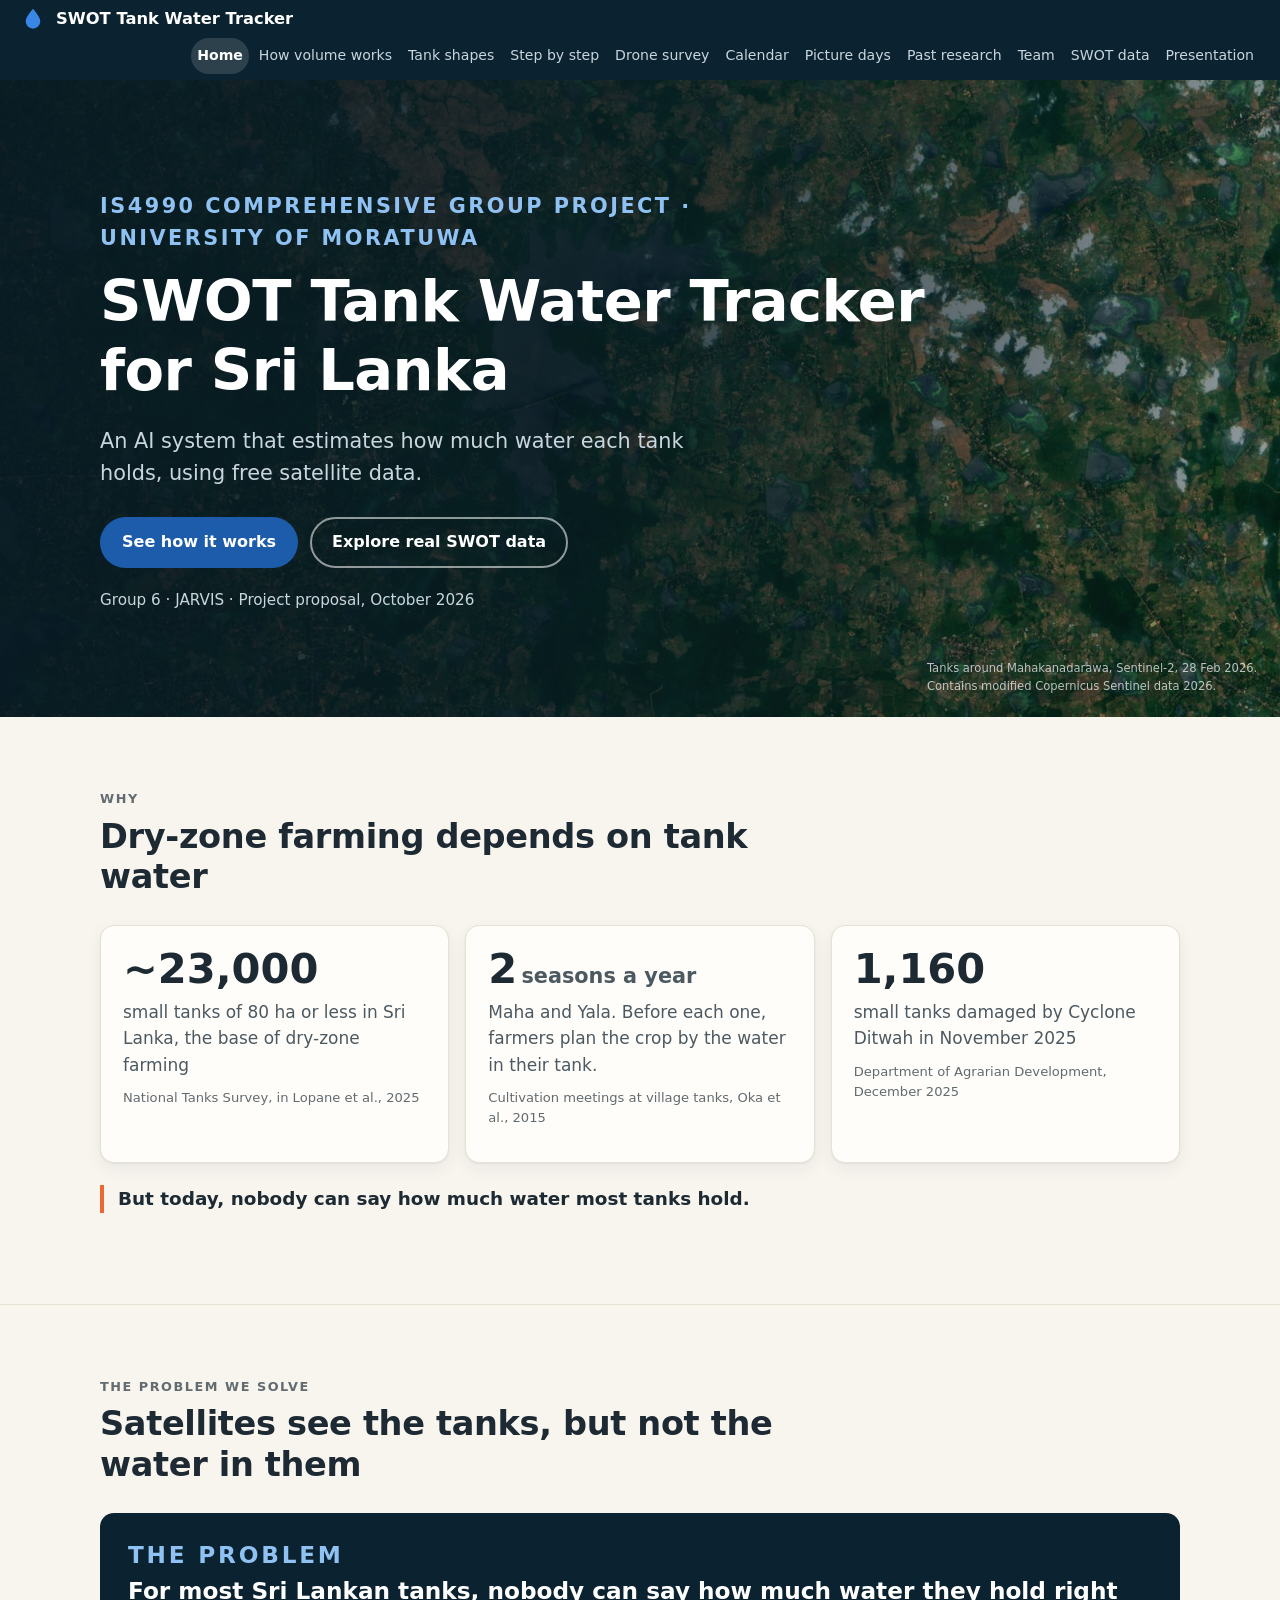
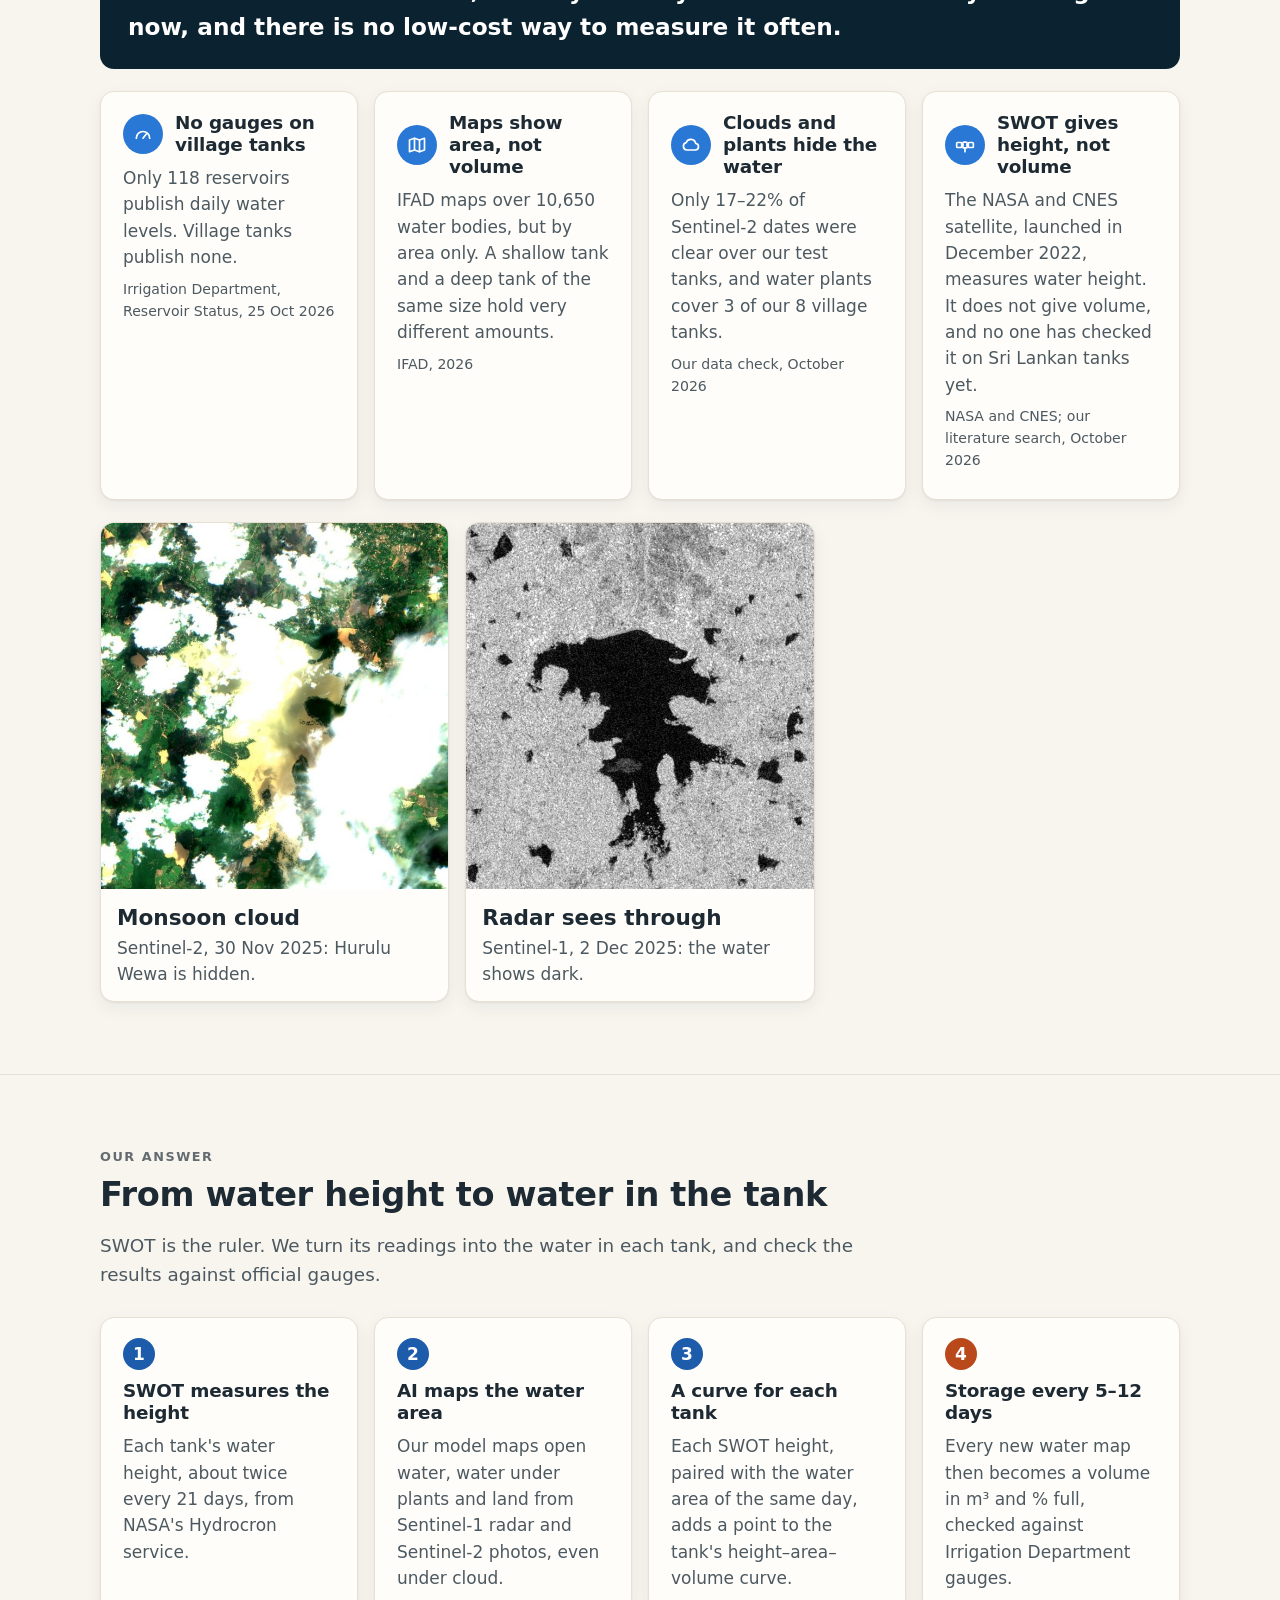
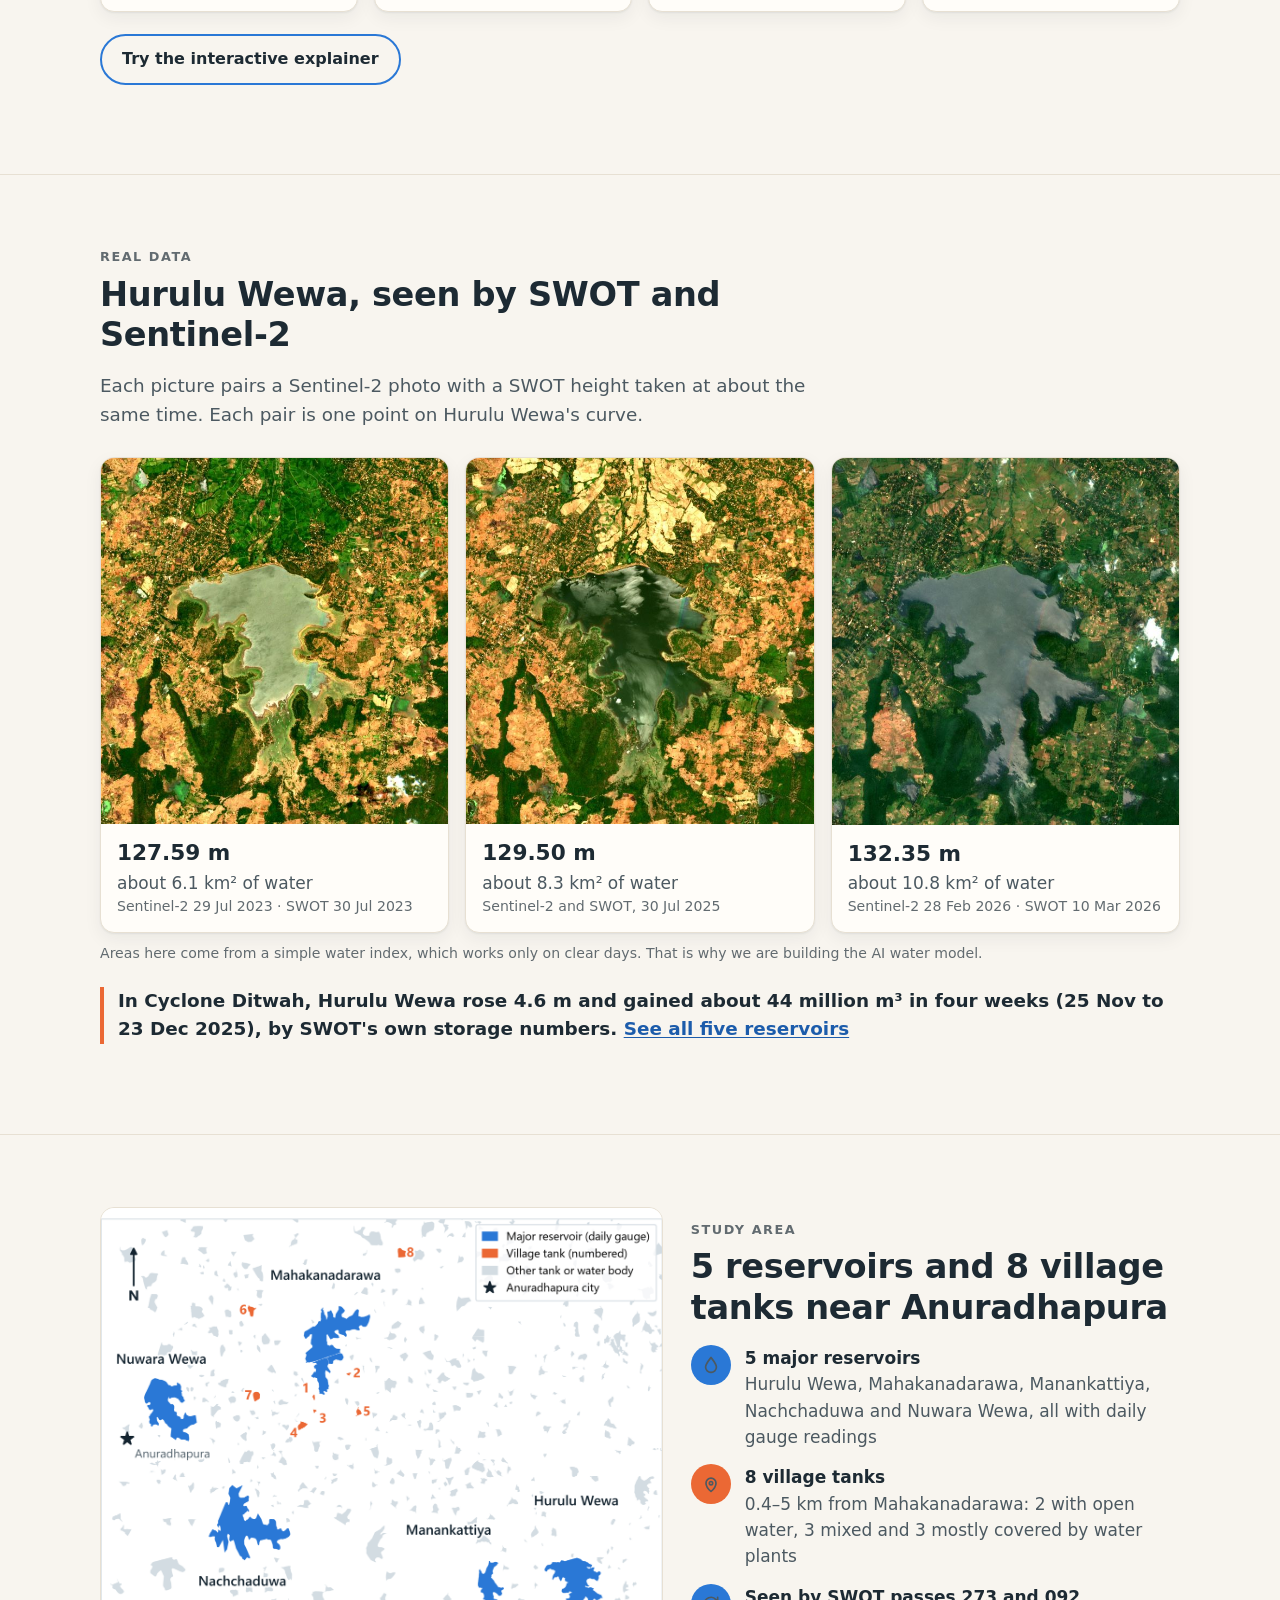
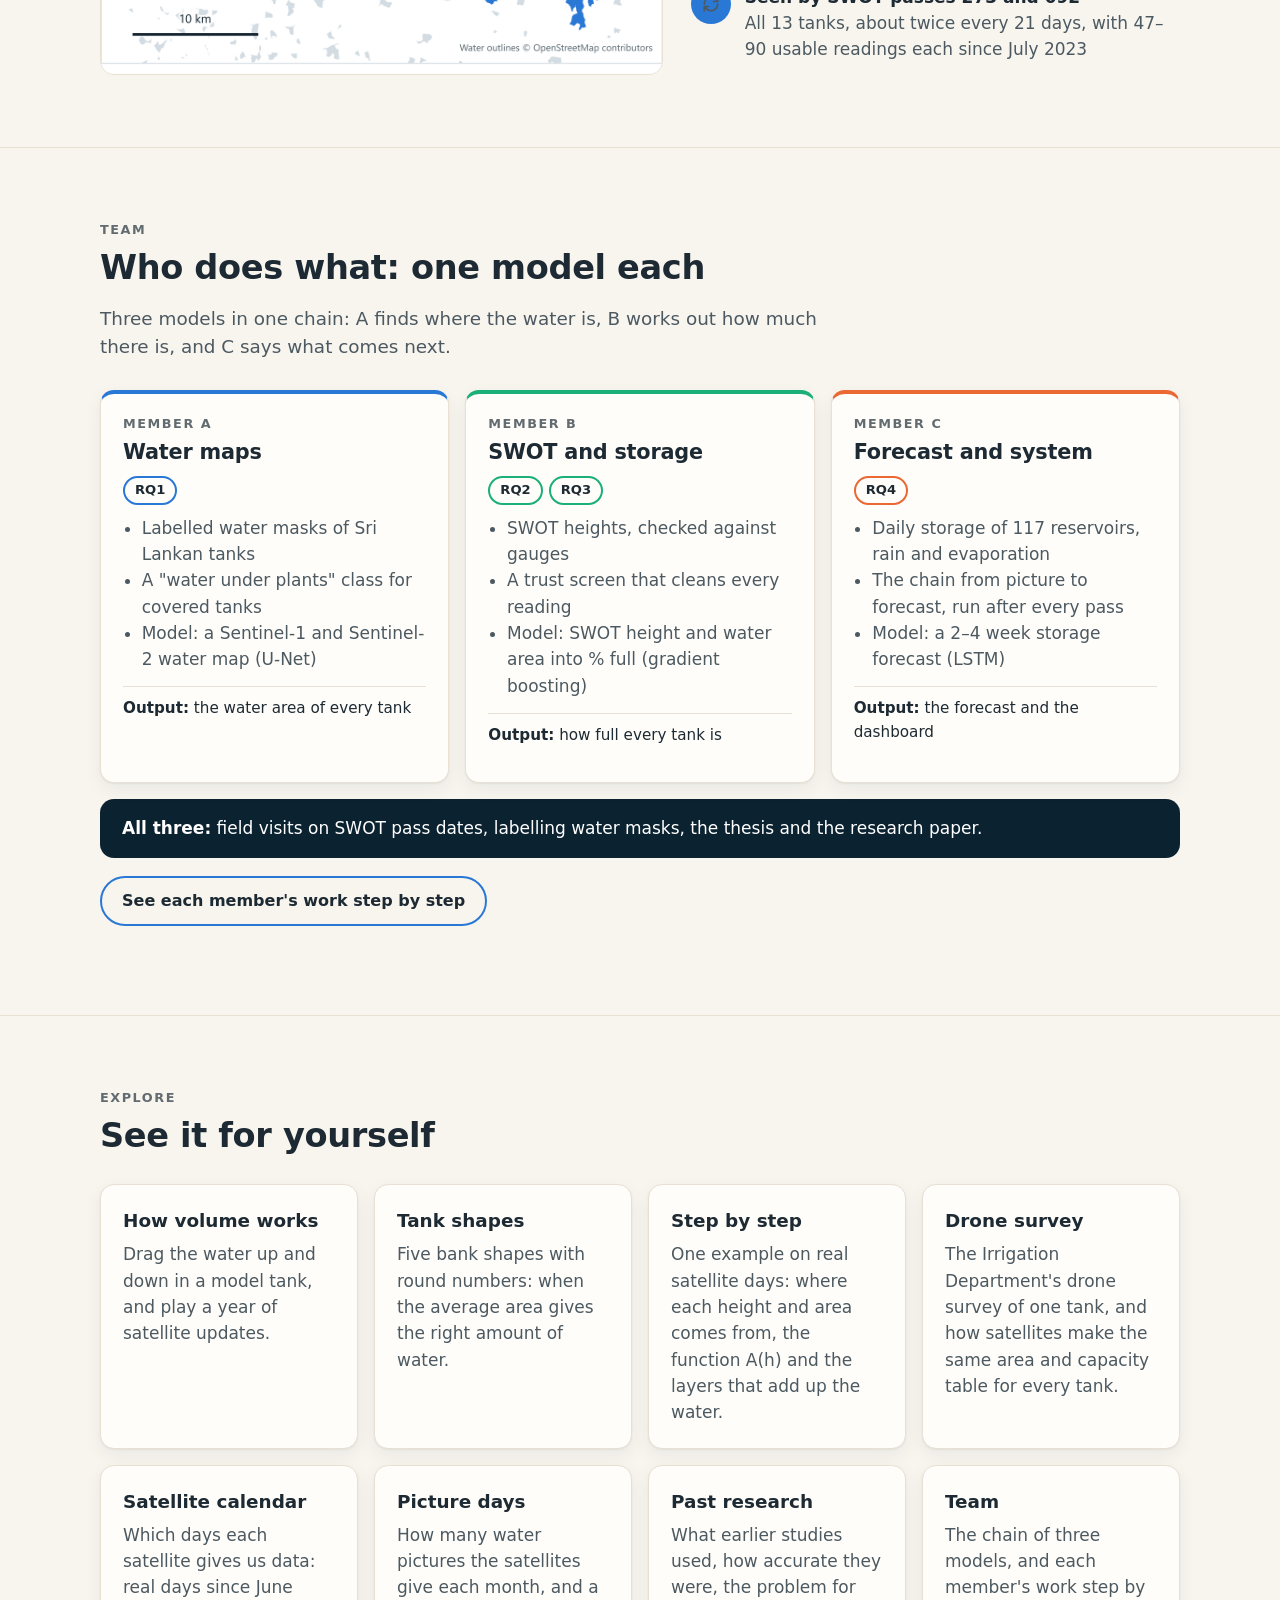
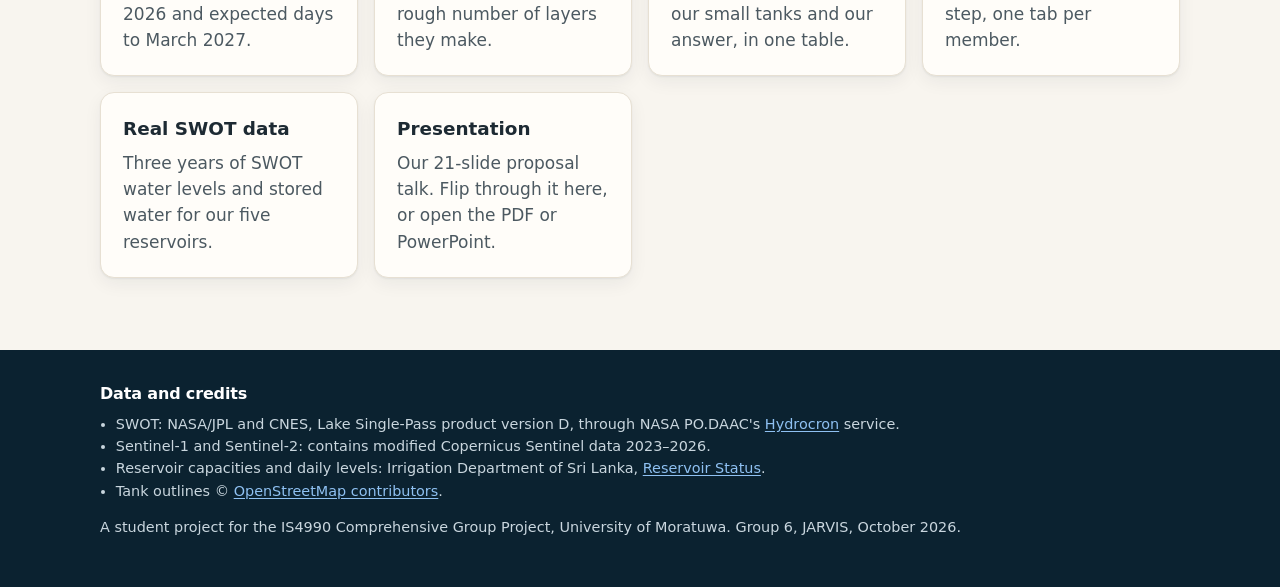
==== commit f3f3a76c: "Team page: the chain of three models and one tab per member, step by step New plan: A finds where th" ====
--- a/site/index.html
+++ b/site/index.html
@@ -169,33 +169,33 @@
   <div class="section-head">
     <p class="eyebrow">Team</p>
     <h2>Who does what: one model each</h2>
-    <p class="lead">Each of us owns a research question from start to finish, and trains one model for it.</p>
+    <p class="lead">Three models in one chain: A finds where the water is, B works out how much there is, and C says what comes next.</p>
   </div>
   <div class="members">
     <div class="member" style="--c:var(--blue)">
       <div class="who">Member A</div>
-      <h3>AI water maps</h3>
+      <h3>Water maps</h3>
       <span class="pill">RQ1</span>
-      <ul><li>Labelled water masks of Sri Lankan tanks</li><li>A water-plant class for covered tanks</li><li>Model: a Sentinel-1 and Sentinel-2 water map (U-Net)</li></ul>
-      <p class="out"><b>Output:</b> water maps for all tanks</p>
+      <ul><li>Labelled water masks of Sri Lankan tanks</li><li>A "water under plants" class for covered tanks</li><li>Model: a Sentinel-1 and Sentinel-2 water map (U-Net)</li></ul>
+      <p class="out"><b>Output:</b> the water area of every tank</p>
     </div>
     <div class="member" style="--c:var(--aqua)">
       <div class="who">Member B</div>
-      <h3>SWOT and gauges</h3>
-      <span class="pill">RQ2</span>
-      <ul><li>SWOT heights from Hydrocron, checked against gauges</li><li>Gauge data: daily records and history</li><li>Model: a SWOT trust model (gradient boosting)</li></ul>
-      <p class="out"><b>Output:</b> accuracy report and trust model</p>
+      <h3>SWOT and storage</h3>
+      <span class="pill">RQ2</span><span class="pill">RQ3</span>
+      <ul><li>SWOT heights, checked against gauges</li><li>A trust screen that cleans every reading</li><li>Model: SWOT height and water area into % full (gradient boosting)</li></ul>
+      <p class="out"><b>Output:</b> how full every tank is</p>
     </div>
     <div class="member" style="--c:var(--orange)">
       <div class="who">Member C</div>
-      <h3>Storage and forecast</h3>
-      <span class="pill">RQ3</span><span class="pill">RQ4</span>
-      <ul><li>Height–area–volume curve for each tank</li><li>Storage every 5–12 days, checked against official figures</li><li>Model: a 2–4 week storage forecast (LSTM)</li></ul>
-      <p class="out"><b>Output:</b> storage, forecast and dashboard</p>
+      <h3>Forecast and system</h3>
+      <span class="pill">RQ4</span>
+      <ul><li>Daily storage of 117 reservoirs, rain and evaporation</li><li>The chain from picture to forecast, run after every pass</li><li>Model: a 2–4 week storage forecast (LSTM)</li></ul>
+      <p class="out"><b>Output:</b> the forecast and the dashboard</p>
     </div>
   </div>
   <p class="shared"><b>All three:</b> field visits on SWOT pass dates, labelling water masks, the thesis and the research paper.</p>
-  <p style="margin-top:18px"><a class="btn line" href="team.html">See each member's work in detail</a></p>
+  <p style="margin-top:18px"><a class="btn line" href="team.html">See each member's work step by step</a></p>
 </div></section>
 
 <section id="explore"><div class="wrap">
@@ -208,9 +208,9 @@
     <a href="calendar.html"><b>Satellite calendar</b><span>Which days each satellite gives us data: real days since June 2026 and expected days to March 2027.</span></a>
     <a href="pictures.html"><b>Picture days</b><span>How many water pictures the satellites give each month, and a rough number of layers they make.</span></a>
     <a href="research.html"><b>Past research</b><span>What earlier studies used, how accurate they were, the problem for our small tanks and our answer, in one table.</span></a>
-    <a href="team.html"><b>Team</b><span>Each member's research question, with the work already done, the data analysis and the technical work.</span></a>
+    <a href="team.html"><b>Team</b><span>The chain of three models, and each member's work step by step, one tab per member.</span></a>
     <a href="data.html"><b>Real SWOT data</b><span>Three years of SWOT water levels and stored water for our five reservoirs.</span></a>
-    <a href="presentation.html"><b>Presentation</b><span>Our 17-slide proposal talk. Flip through it here, or open the PDF or PowerPoint.</span></a>
+    <a href="presentation.html"><b>Presentation</b><span>Our 21-slide proposal talk. Flip through it here, or open the PDF or PowerPoint.</span></a>
   </div>
 </div></section>
 </main>
--- a/site/assets/site.css
+++ b/site/assets/site.css
@@ -365,15 +365,80 @@
 /* eleven menu items: tighter links (and short labels) keep the menu on one line from 1280px */
 @media (min-width: 641px) { .nav a { padding: 7px 6px; font-size: .88rem; } }
 
-/* team page: one block per member */
+/* team page: the chain, one tab per member, and each member's steps */
 .tm-rq { margin: 0 0 4px; }
-.tm-grid { display: grid; grid-template-columns: repeat(auto-fit, minmax(260px, 1fr)); gap: 16px; margin-top: 18px; }
-.tm-card { background: var(--surface); border: 1px solid var(--rule); border-radius: var(--radius); padding: 18px 20px; box-shadow: var(--shadow); }
-.tm-card.tm-main { border-top: 4px solid var(--c, var(--blue)); }
-.tm-card h3 { margin: 0 0 .6em; font-size: 1.1rem; }
-.tm-card ul { margin: 0; padding-left: 1.1em; color: var(--ink-2); display: grid; gap: 7px; }
-.tm-out { margin: 16px 0 0; background: var(--navy); color: var(--on-navy); border-radius: var(--radius); padding: 14px 20px; }
+.tm-out { margin: 22px 0 0; background: var(--navy); color: var(--on-navy); border-radius: var(--radius); padding: 14px 20px; }
 .tm-out b { color: #8fc1f2; }
+.chain { display: flex; align-items: stretch; }
+.ch-node { flex: 1 1 0; min-width: 0; display: flex; flex-direction: column; gap: 2px; background: var(--surface); border: 1px solid var(--rule); border-top: 4px solid var(--c, var(--axis)); border-radius: var(--radius); padding: 14px 16px; box-shadow: var(--shadow); }
+.ch-node em, .day em { font-style: normal; font-size: .72rem; font-weight: 700; letter-spacing: .1em; text-transform: uppercase; color: var(--muted); }
+.ch-node b { font-size: 1.08rem; }
+.ch-node span { color: var(--ink-2); }
+.ch-node.ch-end { --c: var(--ink-2); background: var(--surface-2); box-shadow: none; }
+.ch-plus { align-self: flex-start; margin-top: 8px; font-size: .8rem; font-weight: 650; color: var(--ink); background: var(--surface-2); border-radius: 8px; padding: 2px 8px; }
+.ch-arrow { flex: 0 0 92px; position: relative; display: grid; place-items: center; }
+.ch-arrow::before { content: ""; position: absolute; left: 8px; right: 16px; top: 50%; border-top: 2px solid var(--axis); }
+.ch-arrow::after { content: ""; position: absolute; right: 8px; top: calc(50% - 6px); border: 6px solid transparent; border-left: 9px solid var(--axis); border-right: 0; }
+.ch-arrow span { position: relative; transform: translateY(-16px); padding: 0 4px; font-size: .8rem; font-weight: 650; color: var(--ink-2); text-align: center; line-height: 1.2; }
+@media (max-width: 860px) {
+  .chain { flex-direction: column; }
+  .ch-arrow { flex-basis: 48px; justify-items: start; padding-left: calc(50% + 14px); }
+  .ch-arrow::before { left: 50%; right: auto; top: 6px; bottom: 14px; border-top: 0; border-left: 2px solid var(--axis); }
+  .ch-arrow::after { left: calc(50% - 5px); right: auto; top: auto; bottom: 5px; border: 6px solid transparent; border-top: 9px solid var(--axis); border-bottom: 0; }
+  .ch-arrow span { transform: none; text-align: left; }
+}
+.tabs { display: grid; grid-template-columns: repeat(4, 1fr); gap: 10px; margin: 0 0 28px; }
+.tabs[hidden] { display: none; }
+.tabs button { font: inherit; text-align: left; cursor: pointer; display: grid; gap: 1px; padding: 10px 14px 12px; background: var(--surface-2); color: var(--ink-2); border: 2px solid transparent; border-top: 5px solid var(--c, var(--blue)); border-radius: 12px; }
+.tabs button:hover { color: var(--ink); border-color: var(--rule); border-top-color: var(--c, var(--blue)); }
+.tabs button[aria-selected="true"] { background: var(--surface); color: var(--ink); border-color: var(--c, var(--blue)); box-shadow: var(--shadow); }
+.tt-who { font-size: .72rem; font-weight: 700; letter-spacing: .1em; text-transform: uppercase; color: var(--muted); }
+.tt-what { font-weight: 650; font-size: 1.02rem; }
+@media (max-width: 640px) { .tabs { grid-template-columns: 1fr 1fr; } }
+.tp + .tp { margin-top: 56px; }
+.tabs:not([hidden]) ~ .tp + .tp { margin-top: 0; }
+.tp:focus-visible { outline-offset: 8px; }
+.tp-head { max-width: 780px; margin-bottom: 22px; }
+.tp-head h2 { margin-bottom: .3em; }
+.tp-grid { display: grid; grid-template-columns: minmax(0, 1.55fr) minmax(0, 1fr); gap: 32px; align-items: start; }
+.tp-steps h3, .tp-together h3 { margin-bottom: 14px; }
+.glance { display: grid; gap: 12px; position: sticky; top: 84px; }
+.gl { background: var(--surface); border: 1px solid var(--rule); border-left: 5px solid var(--c, var(--blue)); border-radius: 12px; padding: 12px 16px; box-shadow: var(--shadow); }
+.gl p { margin: 0; }
+.gl .k { font-size: .72rem; font-weight: 700; letter-spacing: .1em; text-transform: uppercase; color: var(--muted); }
+.gl .v { font-size: 1.08rem; font-weight: 650; color: var(--ink); margin-top: 2px; }
+.gl .s { color: var(--ink-2); font-size: .92rem; }
+@media (max-width: 900px) {
+  .tp-grid { grid-template-columns: 1fr; gap: 24px; }
+  .tp-side { order: -1; }
+  .glance { position: static; grid-template-columns: repeat(auto-fit, minmax(220px, 1fr)); }
+}
+.path { list-style: none; margin: 0; padding: 0; counter-reset: st; }
+.path li { counter-increment: st; position: relative; padding: 4px 0 22px 58px; }
+.path li::before { content: counter(st); position: absolute; left: 0; top: 0; width: 38px; height: 38px; border-radius: 50%; display: grid; place-items: center; background: var(--surface); border: 3px solid var(--c, var(--blue)); color: var(--ink); font-weight: 700; }
+.path li:not(:last-child)::after { content: ""; position: absolute; left: 18px; top: 40px; bottom: 2px; border-left: 2px dashed var(--c, var(--blue)); opacity: .55; }
+.path li:last-child { padding-bottom: 0; }
+.path b { display: block; font-size: 1.05rem; color: var(--ink); }
+.path p { margin: 3px 0 0; color: var(--ink-2); }
+.tag { display: inline-block; margin-left: 8px; padding: 1px 8px; border-radius: 999px; border: 1px solid var(--axis); color: var(--ink-2); font-size: .68rem; font-weight: 700; letter-spacing: .08em; text-transform: uppercase; vertical-align: 2px; }
+.tag.model { border: 2px solid var(--c, var(--blue)); color: var(--ink); }
+.tag.test { border-style: dashed; color: var(--ink); }
+.tag.out { background: var(--navy); border-color: var(--navy); color: var(--on-navy); }
+.day { list-style: none; padding: 0; margin: 0 0 30px; display: grid; grid-template-columns: repeat(3, 1fr); gap: 34px; }
+.day li { position: relative; display: grid; gap: 2px; background: var(--surface); border: 1px solid var(--rule); border-top: 4px solid var(--c, var(--blue)); border-radius: var(--radius); padding: 14px 16px; box-shadow: var(--shadow); }
+.day b { font-size: 1.15rem; }
+.day span { color: var(--ink-2); }
+.day li:not(:last-child)::after { content: "→"; position: absolute; right: -26px; top: 50%; transform: translateY(-50%); color: var(--muted); font-weight: 700; font-size: 1.2rem; }
+@media (max-width: 760px) {
+  .day { grid-template-columns: 1fr; gap: 30px; }
+  .day li:not(:last-child)::after { content: "↓"; right: auto; left: 50%; top: auto; bottom: -27px; transform: translateX(-50%); }
+}
+.tp-together { grid-template-columns: 1fr 1fr; }
+@media (max-width: 900px) { .tp-together { grid-template-columns: 1fr; } }
+.handoff, .shared-list { list-style: none; padding: 0; margin: 0; display: grid; gap: 10px; }
+.handoff li { display: grid; gap: 2px; background: var(--surface); border: 1px solid var(--rule); border-radius: 12px; padding: 10px 14px; }
+.handoff span { color: var(--ink-2); }
+.shared-list li { padding: 10px 14px; border-left: 4px solid var(--ink-2); background: var(--surface); border-radius: 0 10px 10px 0; }
 
 /* presentation page: datasets and links */
 .links-grid { display: grid; grid-template-columns: repeat(auto-fit, minmax(300px, 1fr)); gap: 6px 36px; }
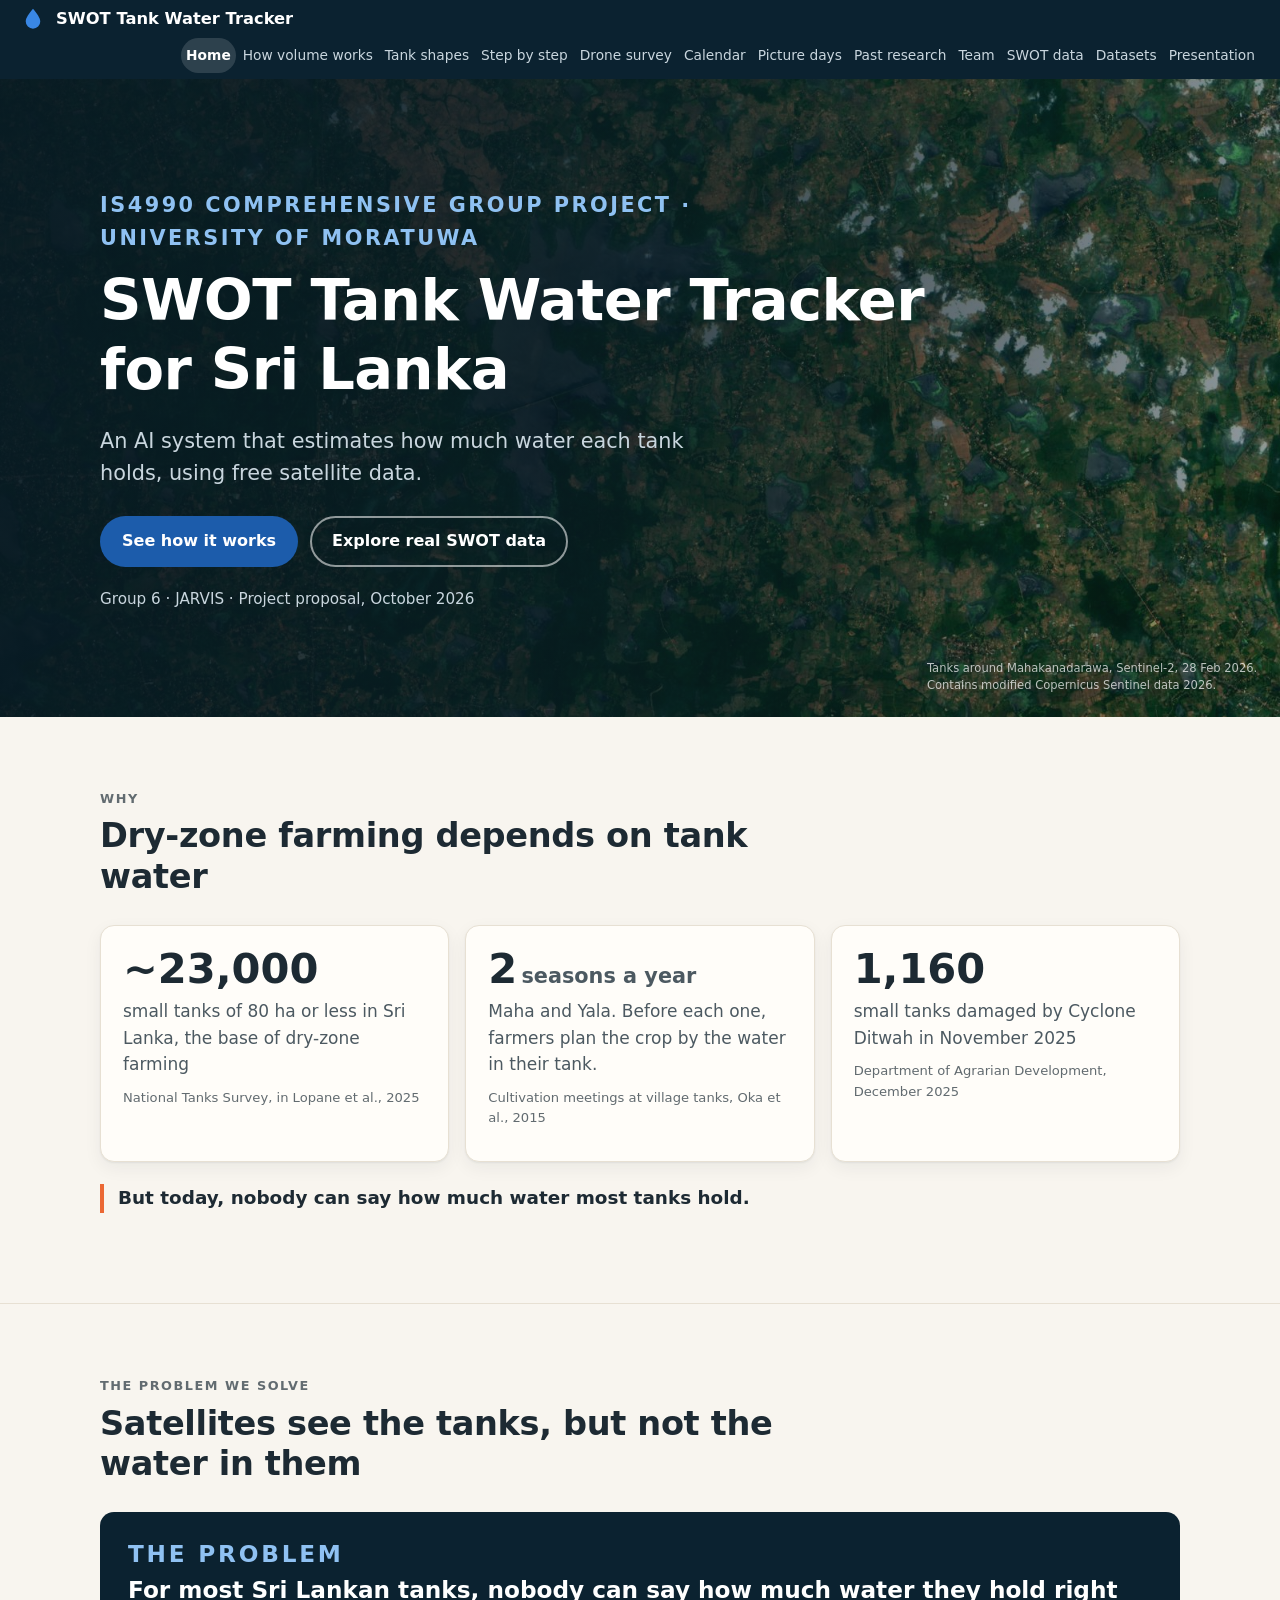
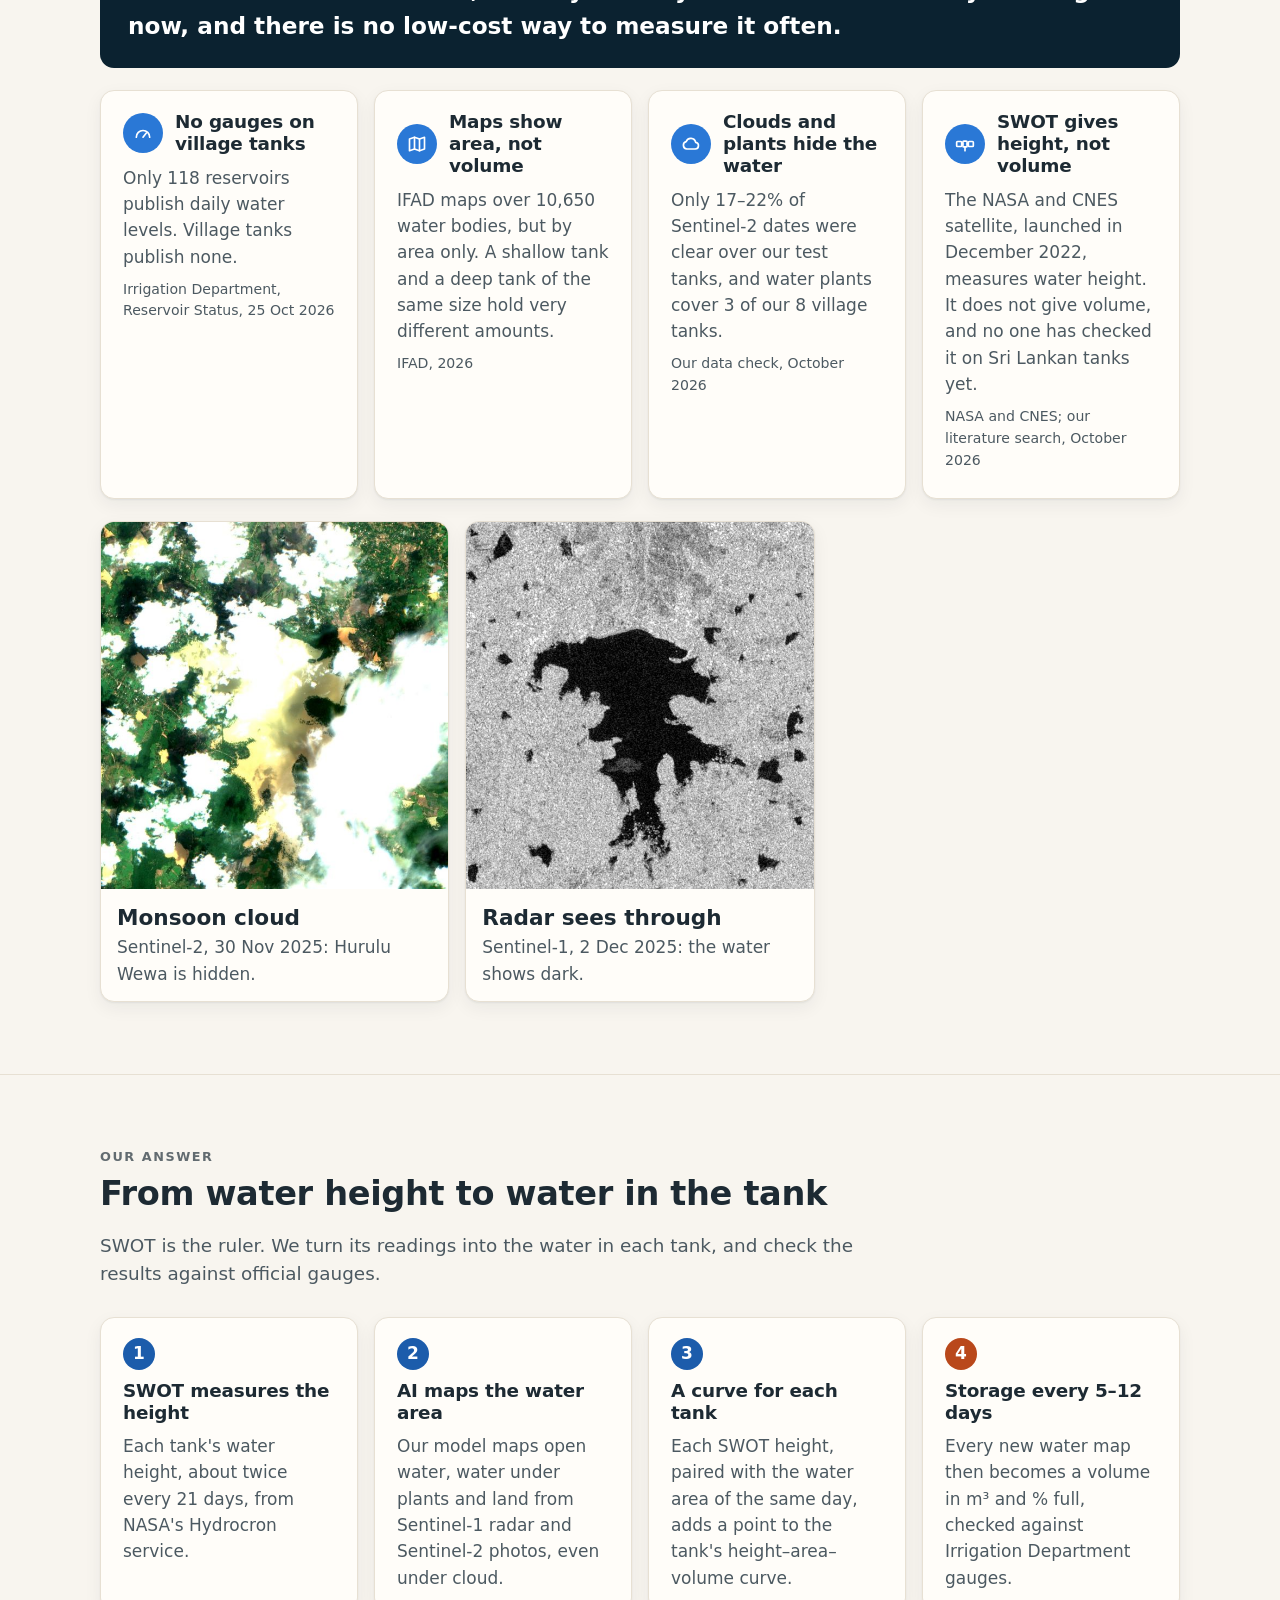
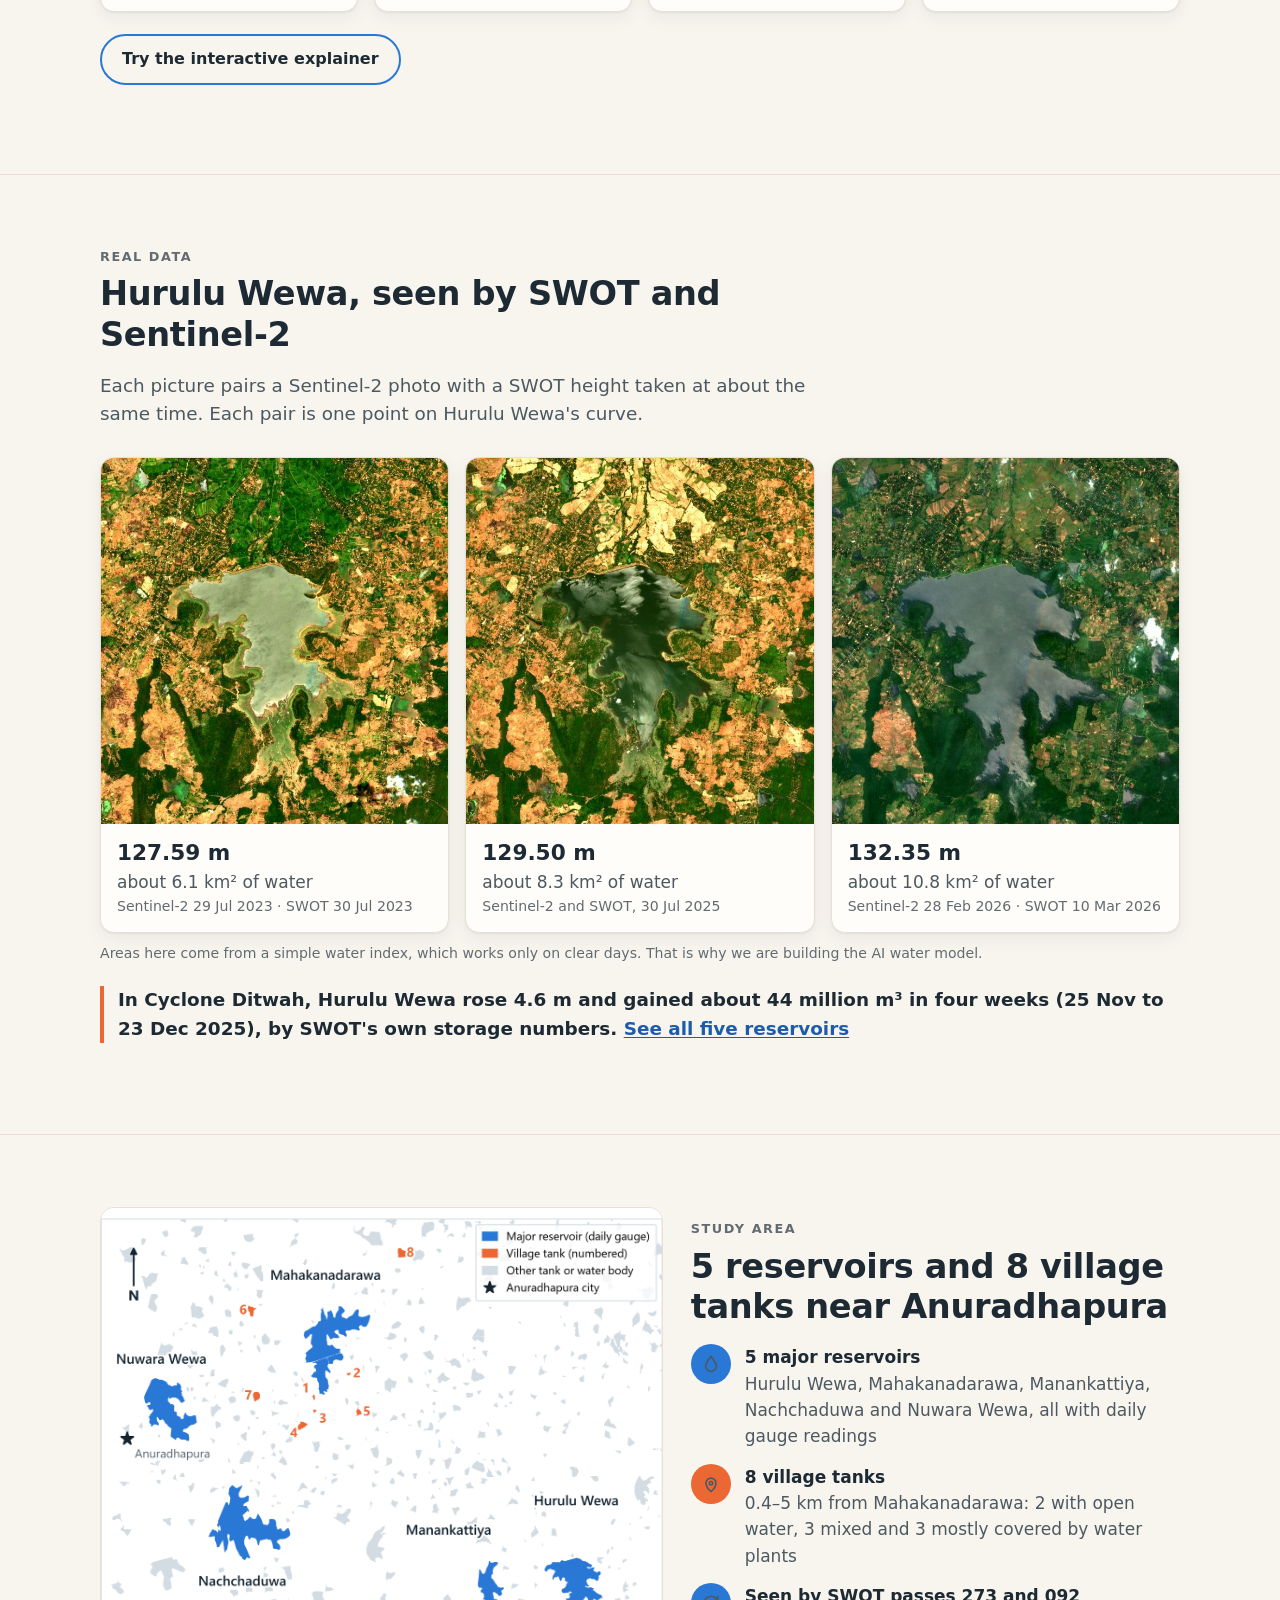
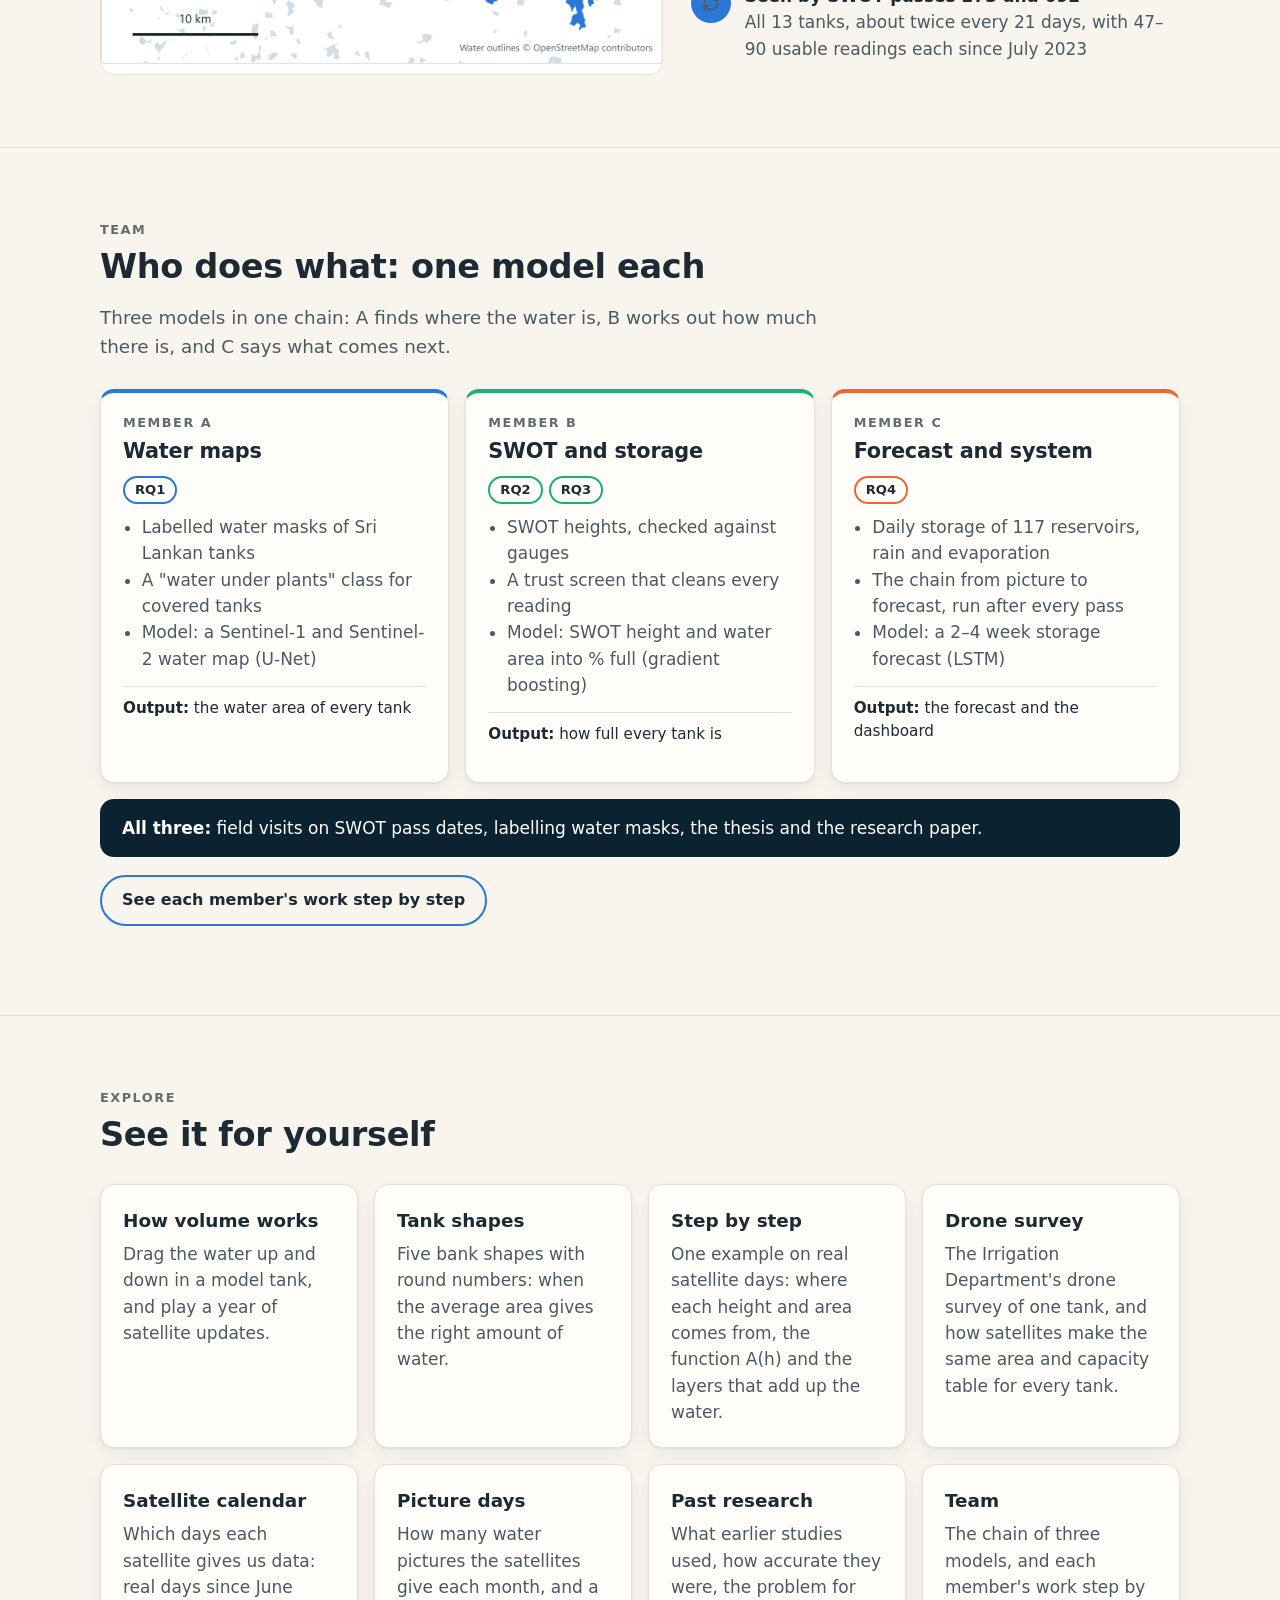
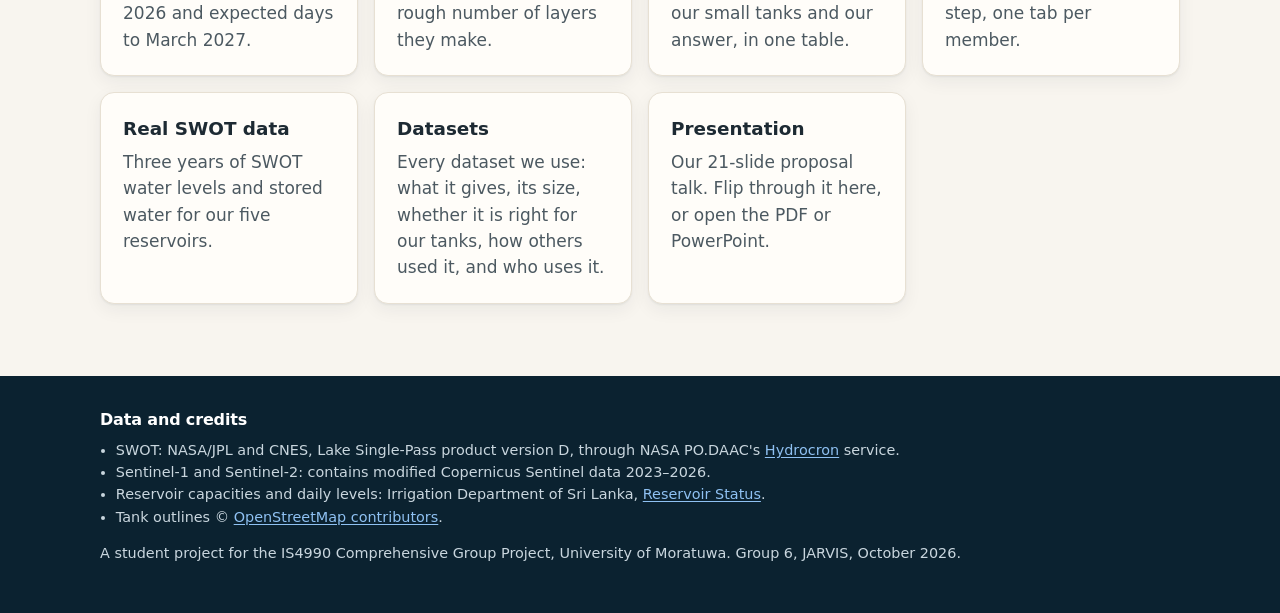
==== commit 386f30f7: "Datasets tab: all 19 datasets with sizes, checks, past uses and who uses them Each dataset card give" ====
--- a/site/index.html
+++ b/site/index.html
@@ -23,6 +23,7 @@
     <a href="research.html">Past research</a>
     <a href="team.html">Team</a>
     <a href="data.html">SWOT data</a>
+    <a href="datasets.html">Datasets</a>
     <a href="presentation.html">Presentation</a>
   </nav>
 </div></header>
@@ -210,6 +211,7 @@
     <a href="research.html"><b>Past research</b><span>What earlier studies used, how accurate they were, the problem for our small tanks and our answer, in one table.</span></a>
     <a href="team.html"><b>Team</b><span>The chain of three models, and each member's work step by step, one tab per member.</span></a>
     <a href="data.html"><b>Real SWOT data</b><span>Three years of SWOT water levels and stored water for our five reservoirs.</span></a>
+    <a href="datasets.html"><b>Datasets</b><span>Every dataset we use: what it gives, its size, whether it is right for our tanks, how others used it, and who uses it.</span></a>
     <a href="presentation.html"><b>Presentation</b><span>Our 21-slide proposal talk. Flip through it here, or open the PDF or PowerPoint.</span></a>
   </div>
 </div></section>
--- a/site/assets/site.css
+++ b/site/assets/site.css
@@ -362,8 +362,8 @@
   table.rs td::before { content: attr(data-label); display: block; font-size: .72rem; font-weight: 700; letter-spacing: .1em; text-transform: uppercase; color: var(--muted); margin-bottom: 2px; }
   table.rs tr:last-child td:last-child { border-bottom-right-radius: 0; }
 }
-/* eleven menu items: tighter links (and short labels) keep the menu on one line from 1280px */
-@media (min-width: 641px) { .nav a { padding: 7px 6px; font-size: .88rem; } }
+/* twelve menu items: tighter links (and short labels) keep the menu on one line from 1280px */
+@media (min-width: 641px) { .nav { column-gap: 2px; } .nav a { padding: 7px 5px; font-size: .86rem; } }
 
 /* team page: the chain, one tab per member, and each member's steps */
 .tm-rq { margin: 0 0 4px; }
@@ -402,7 +402,7 @@
 .tp-head h2 { margin-bottom: .3em; }
 .tp-grid { display: grid; grid-template-columns: minmax(0, 1.55fr) minmax(0, 1fr); gap: 32px; align-items: start; }
 .tp-steps h3, .tp-together h3 { margin-bottom: 14px; }
-.glance { display: grid; gap: 12px; position: sticky; top: 84px; }
+.glance { display: grid; gap: 12px; }
 .gl { background: var(--surface); border: 1px solid var(--rule); border-left: 5px solid var(--c, var(--blue)); border-radius: 12px; padding: 12px 16px; box-shadow: var(--shadow); }
 .gl p { margin: 0; }
 .gl .k { font-size: .72rem; font-weight: 700; letter-spacing: .1em; text-transform: uppercase; color: var(--muted); }
@@ -469,3 +469,56 @@
 table.rs.dv-compare tbody th { width: 24%; }
 table.rs.dv-compare td { width: 38%; }
 @media (max-width: 760px) { table.rs.dv-compare tbody th, table.rs.dv-compare td { width: auto; } }
+
+/* datasets page: member filter, who-uses-what table and one card per dataset */
+.ds-filter { display: flex; flex-wrap: wrap; gap: 8px; margin: 0 0 16px; }
+.ds-filter[hidden] { display: none; }
+.ds-filter button { font: inherit; font-size: .95rem; font-weight: 600; padding: 8px 16px; border-radius: 999px; border: 2px solid var(--rule); border-left: 6px solid var(--c, var(--ink-2)); background: var(--surface); color: var(--ink); cursor: pointer; }
+.ds-filter button:hover { border-color: var(--c, var(--ink-2)); }
+.ds-filter button[aria-pressed="true"] { border-color: var(--c, var(--ink-2)); background: var(--surface-2); box-shadow: var(--shadow); }
+table.ds-matrix { width: 100%; min-width: 520px; border-collapse: separate; border-spacing: 0; background: var(--surface); border: 1px solid var(--rule); border-radius: var(--radius); box-shadow: var(--shadow); font-size: .92rem; }
+table.ds-matrix th, table.ds-matrix td { padding: 8px 12px; border-bottom: 1px solid var(--rule); text-align: left; vertical-align: middle; }
+table.ds-matrix thead th { font-size: .74rem; font-weight: 700; letter-spacing: .1em; text-transform: uppercase; color: var(--muted); background: var(--surface-2); }
+table.ds-matrix thead th:first-child { border-top-left-radius: var(--radius); }
+table.ds-matrix thead th:last-child { border-top-right-radius: var(--radius); }
+table.ds-matrix tbody tr:last-child > * { border-bottom: 0; }
+table.ds-matrix tbody th { font-weight: 600; }
+table.ds-matrix .m { width: 52px; text-align: center; }
+table.ds-matrix td:last-child { color: var(--ink-2); }
+.dot { display: inline-block; width: 14px; height: 14px; border-radius: 50%; background: var(--c); vertical-align: middle; }
+.dot.ring { background: transparent; border: 3px solid var(--c); }
+.ds-group .section-head { margin-bottom: 20px; }
+.ds-group[hidden] { display: none; }
+.ds-grid { display: grid; grid-template-columns: repeat(auto-fill, minmax(min(460px, 100%), 1fr)); gap: 20px; align-items: start; }
+.ds { background: var(--surface); border: 1px solid var(--rule); border-radius: var(--radius); box-shadow: var(--shadow); overflow: hidden; display: flex; flex-direction: column; scroll-margin-top: 90px; }
+.ds[hidden] { display: none; }
+.ds:target { outline: 3px solid var(--focus); outline-offset: 2px; }
+.ds-fig { margin: 0; background: #fffdf9; border-bottom: 1px solid var(--rule); }
+.ds-fig img { width: 100%; height: auto; }
+.ds-fig figcaption { padding: 8px 16px; font-size: .8rem; color: var(--muted); background: var(--surface); }
+.ds-body { padding: 16px 18px 18px; display: flex; flex-direction: column; gap: 10px; flex: 1; }
+.ds-body h3 { margin: 0; font-size: 1.15rem; }
+.ds-prov { display: block; margin-top: 3px; font-size: .84rem; font-weight: 400; color: var(--muted); }
+.verdict { align-self: flex-start; margin: 0; padding: 3px 12px; border-radius: 999px; border: 2px solid var(--axis); font-size: .8rem; font-weight: 700; color: var(--ink); }
+.verdict.ok { border-color: var(--aqua); }
+.verdict.care { border-color: var(--orange); }
+.verdict.new { border-style: dashed; border-color: var(--muted); }
+.ds dl { margin: 0; display: grid; gap: 10px; }
+.ds dt { font-size: .72rem; font-weight: 700; letter-spacing: .1em; text-transform: uppercase; color: var(--muted); }
+.ds dd { margin: 2px 0 0; color: var(--ink-2); font-size: .95rem; }
+.ds dd ul { margin: 0; padding-left: 1.1em; display: grid; gap: 4px; }
+.ds-foot { margin: auto 0 0; padding-top: 12px; border-top: 1px solid var(--rule); display: flex; flex-wrap: wrap; gap: 8px 14px; align-items: center; font-size: .92rem; }
+.ds-open { font-weight: 650; }
+.ds-used { color: var(--muted); display: inline-flex; flex-wrap: wrap; gap: 6px; align-items: center; }
+.mchip { display: inline-block; padding: 1px 10px; border-radius: 999px; border: 2px solid var(--c, var(--blue)); color: var(--ink); text-decoration: none; font-size: .8rem; font-weight: 700; }
+.mchip:hover { background: var(--surface-2); }
+/* team page: each member's datasets */
+.tp-data { margin-top: 12px; background: var(--surface); border: 1px solid var(--rule); border-left: 5px solid var(--c, var(--blue)); border-radius: 12px; padding: 12px 16px; box-shadow: var(--shadow); }
+.tp-data p { margin: 0 0 6px; font-size: .72rem; font-weight: 700; letter-spacing: .1em; text-transform: uppercase; color: var(--muted); }
+.tp-data ul { margin: 0; padding-left: 1.1em; display: grid; gap: 3px; font-size: .95rem; }
+.msize { display: none; }
+@media (max-width: 640px) {
+  table.ds-matrix { min-width: 0; }
+  table.ds-matrix th:last-child, table.ds-matrix td:last-child { display: none; }
+  .msize { display: block; margin-top: 2px; font-size: .8rem; font-weight: 400; color: var(--muted); }
+}
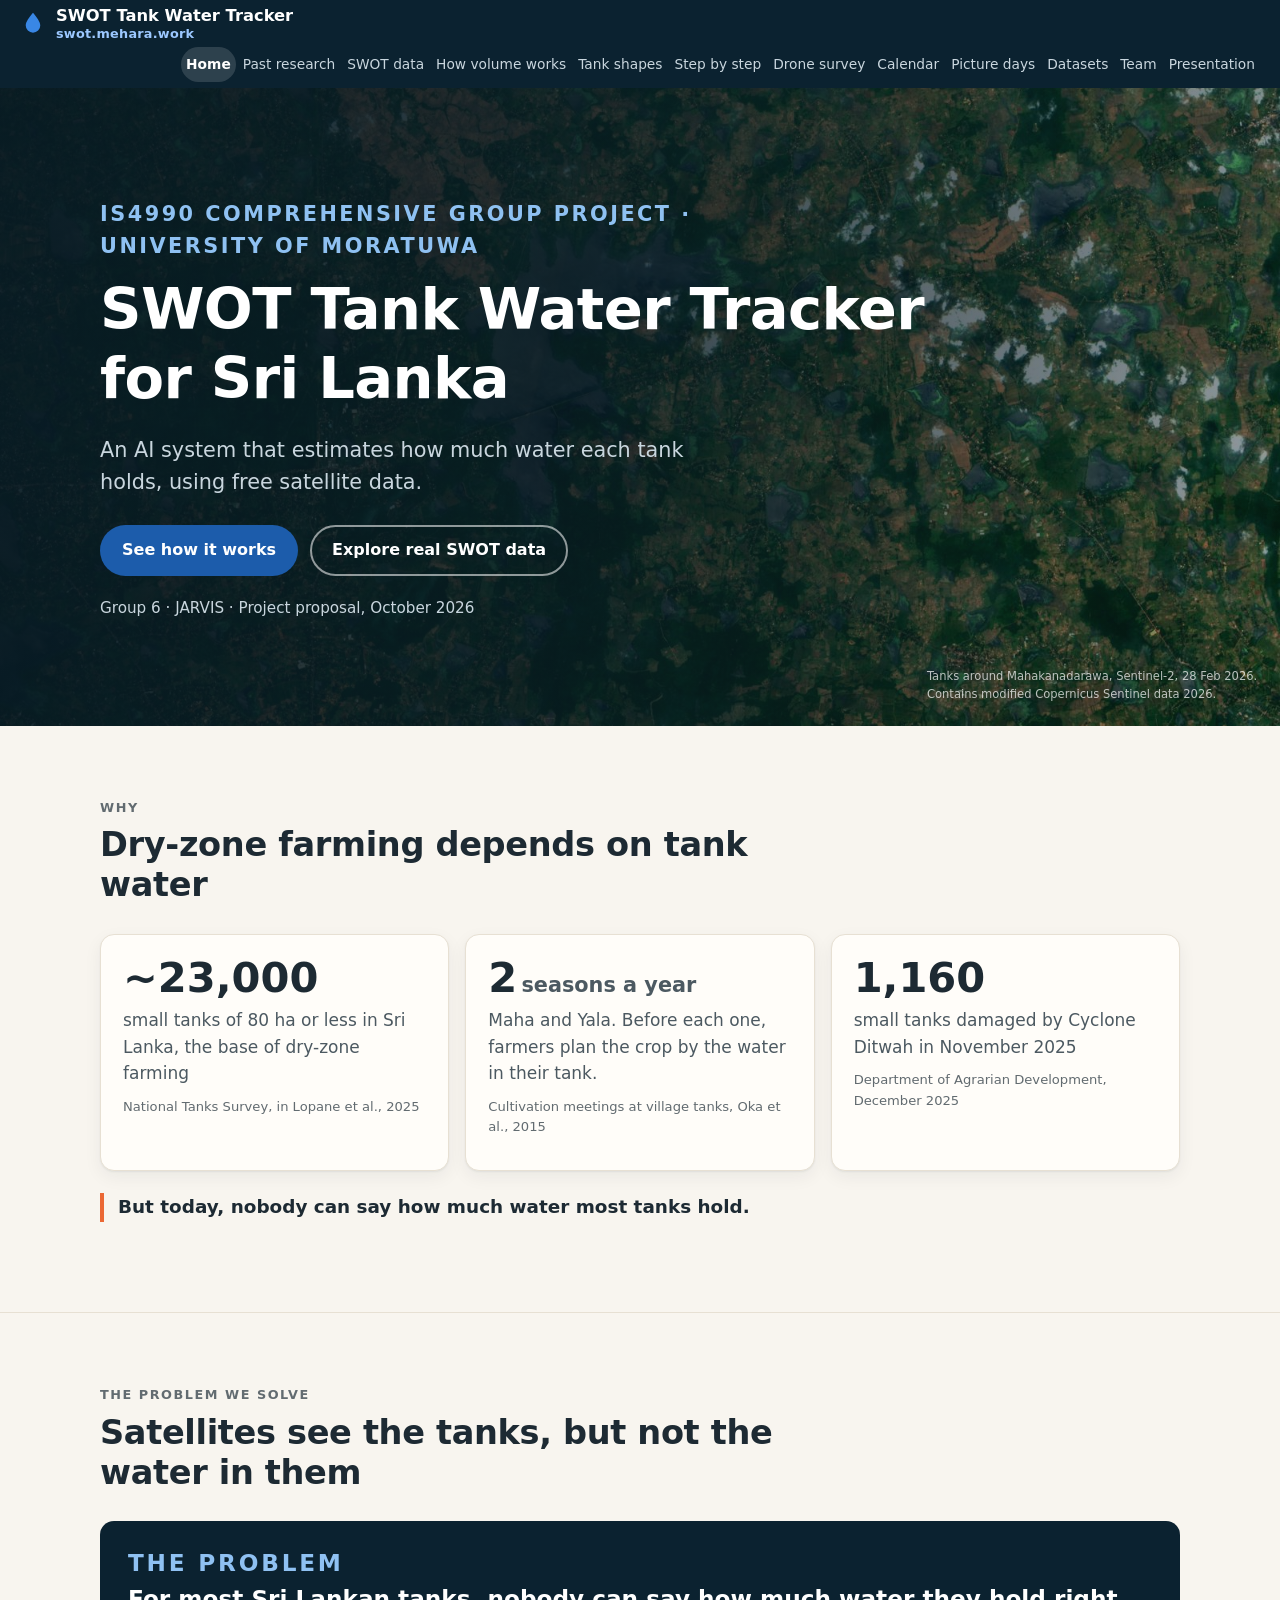
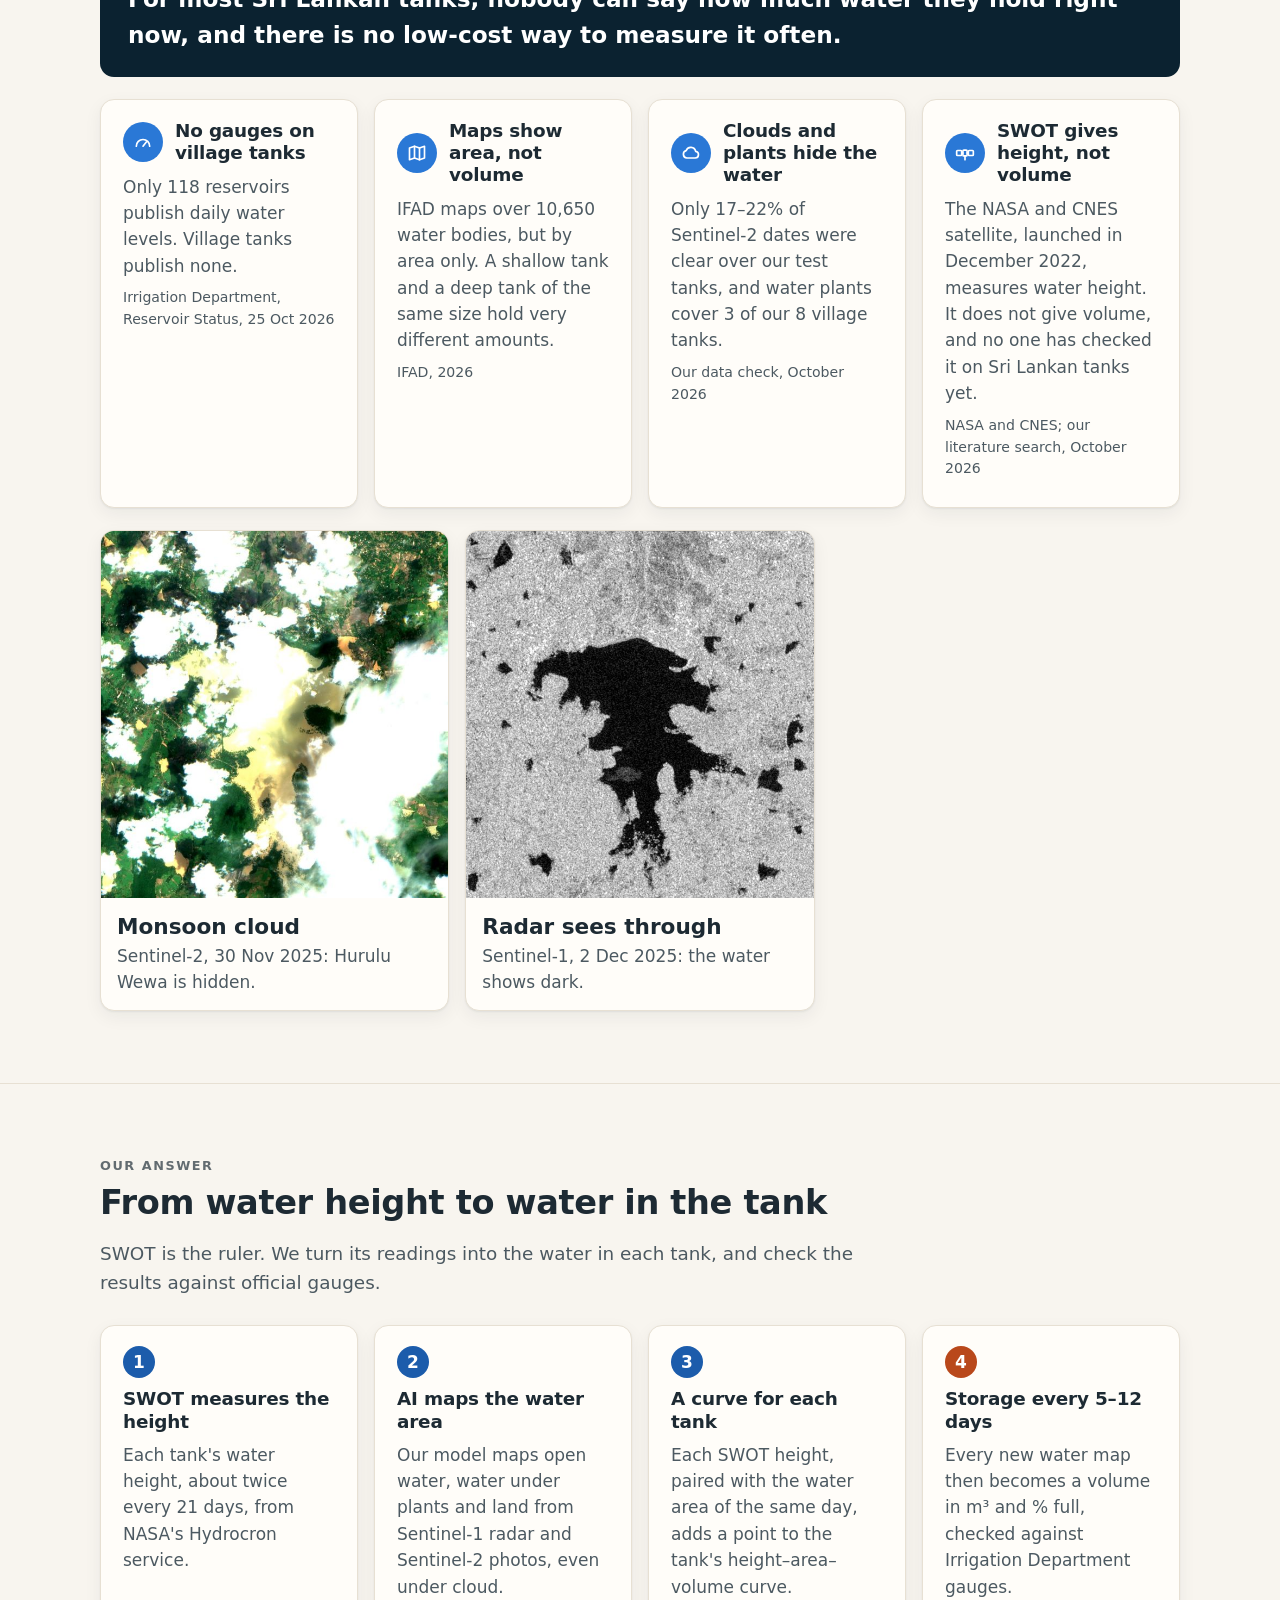
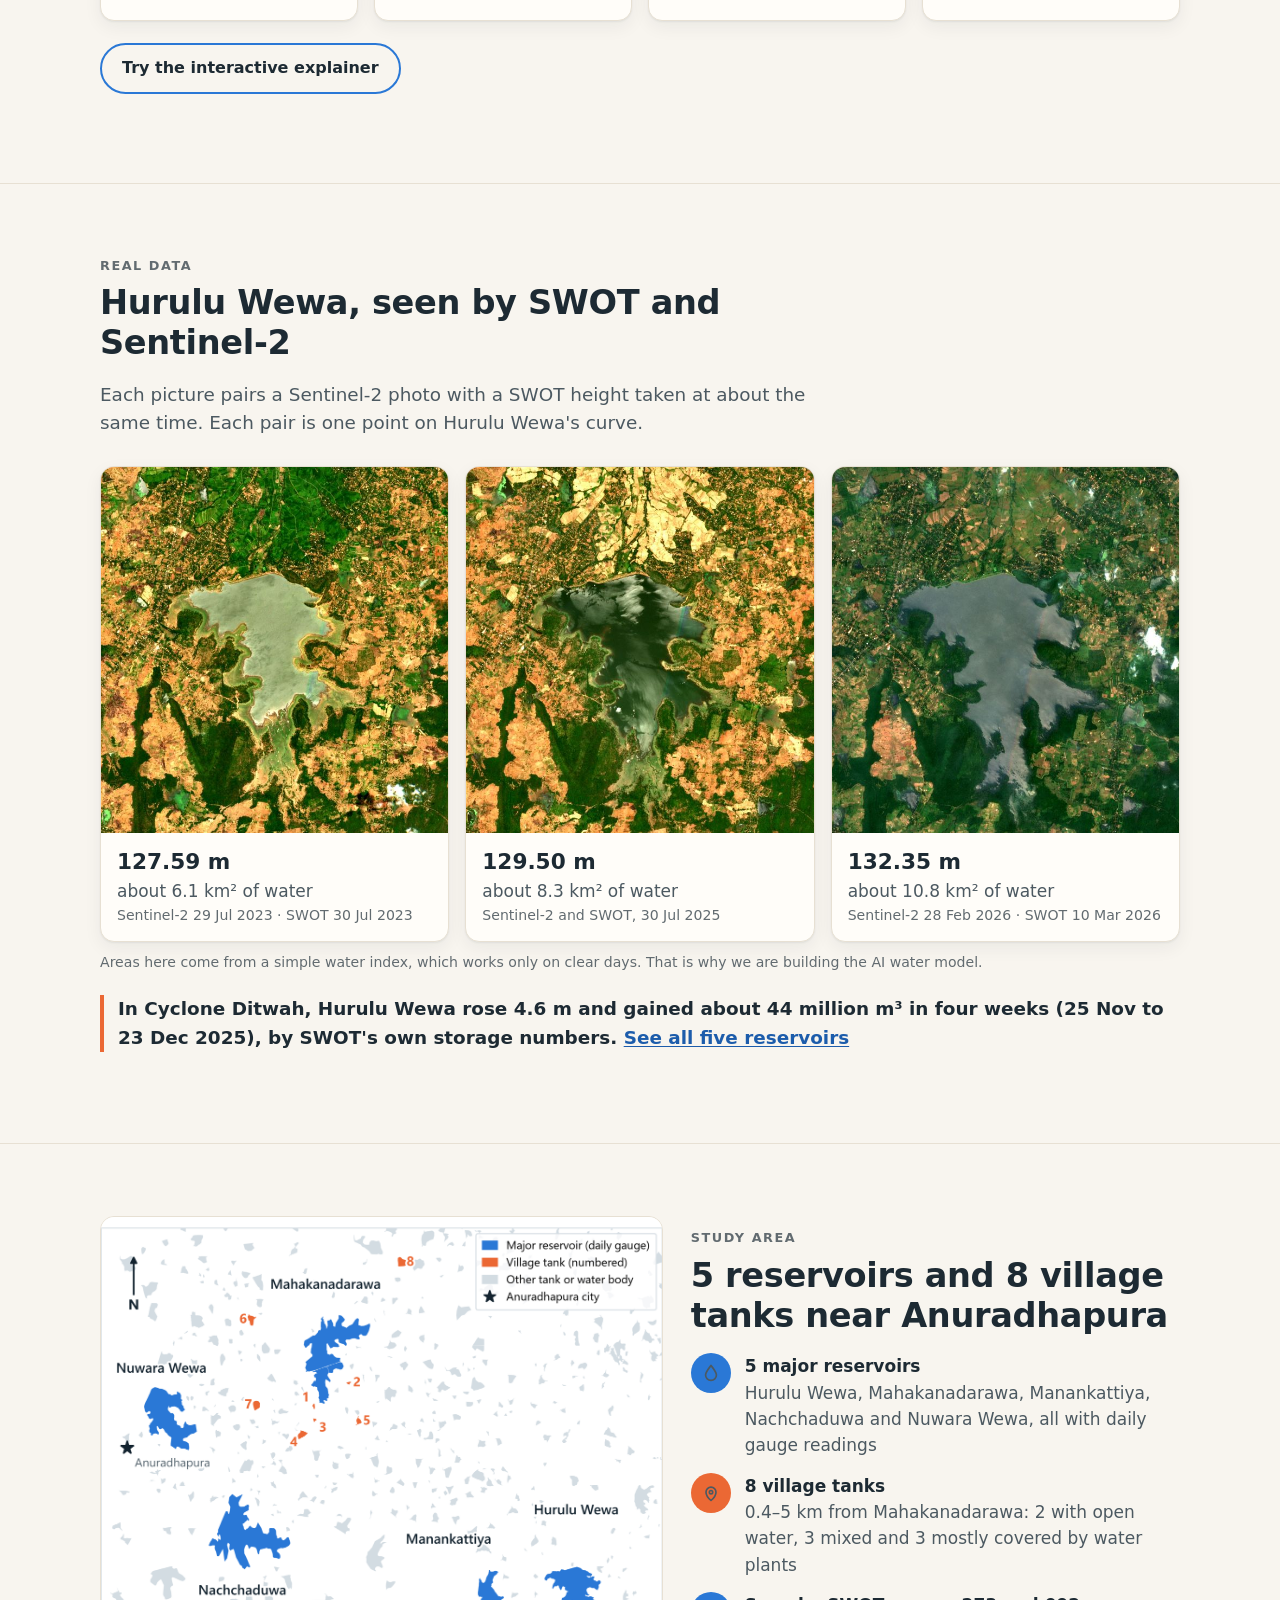
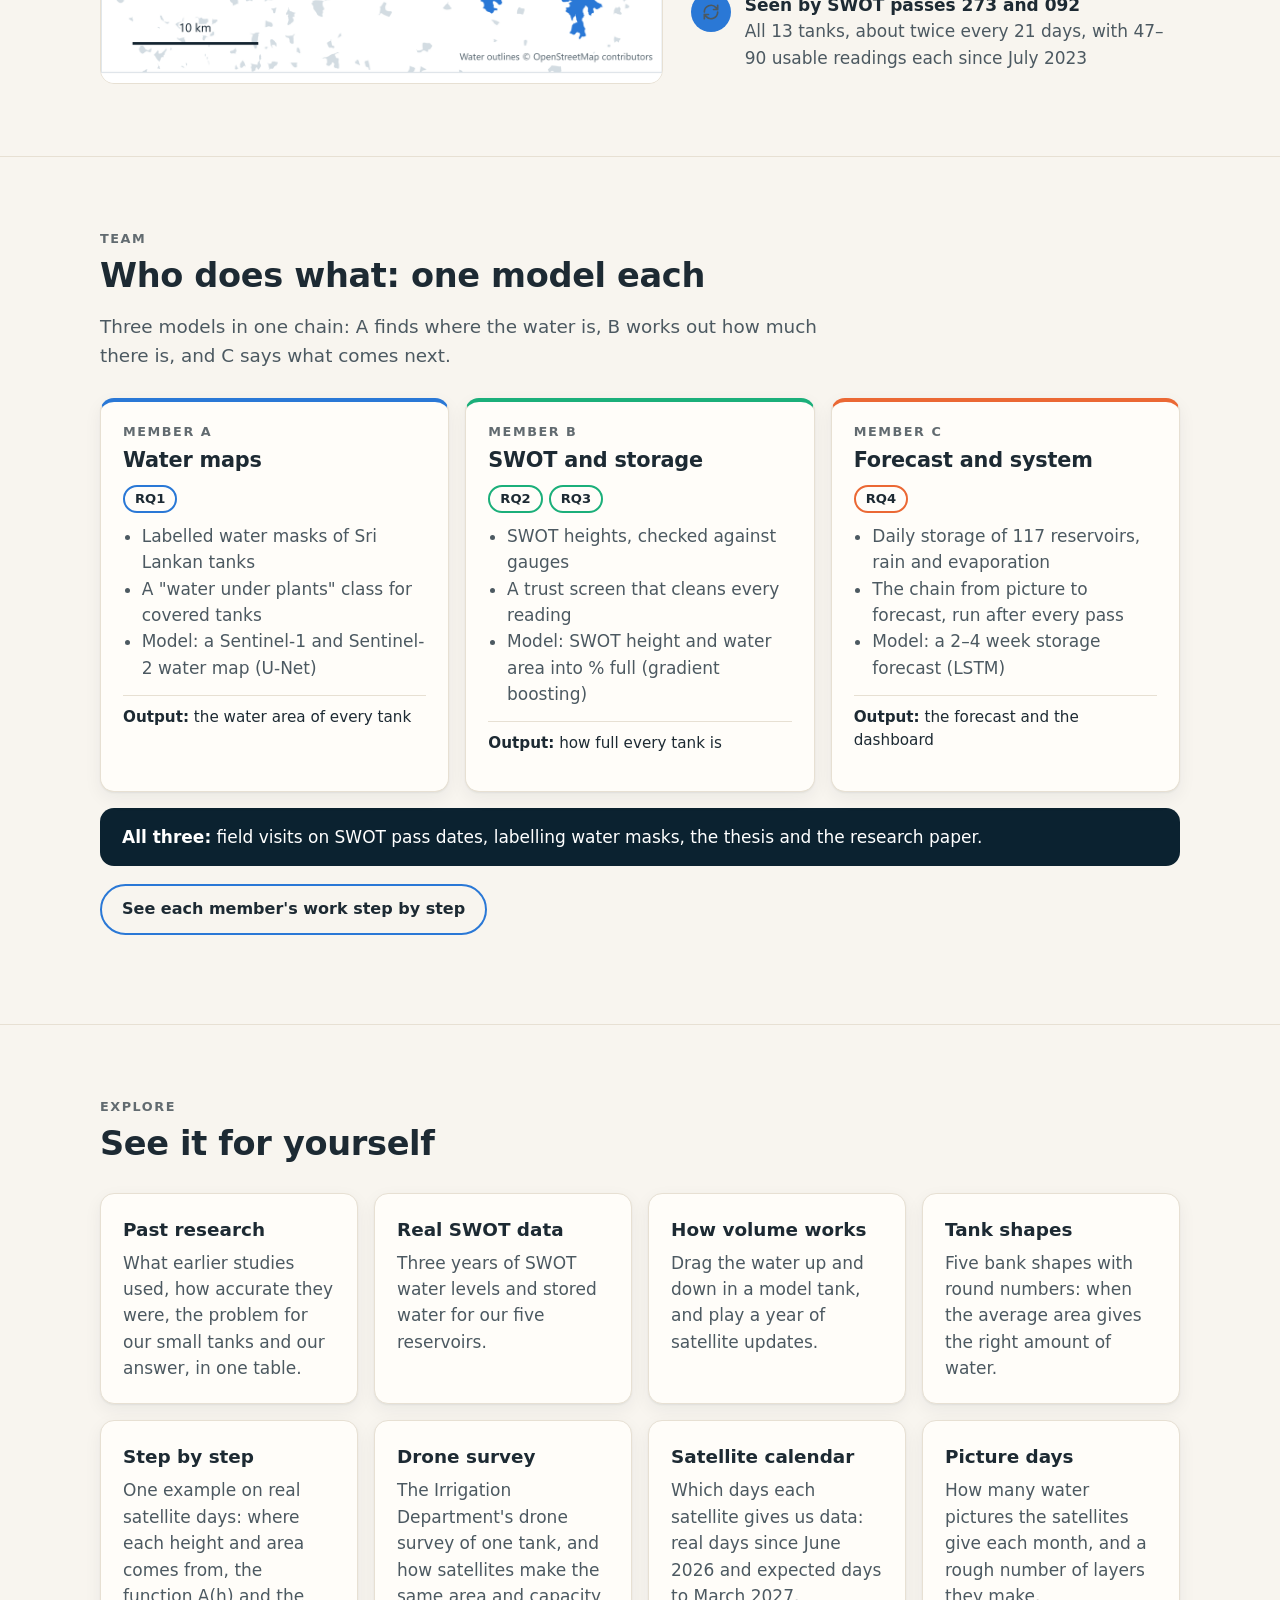
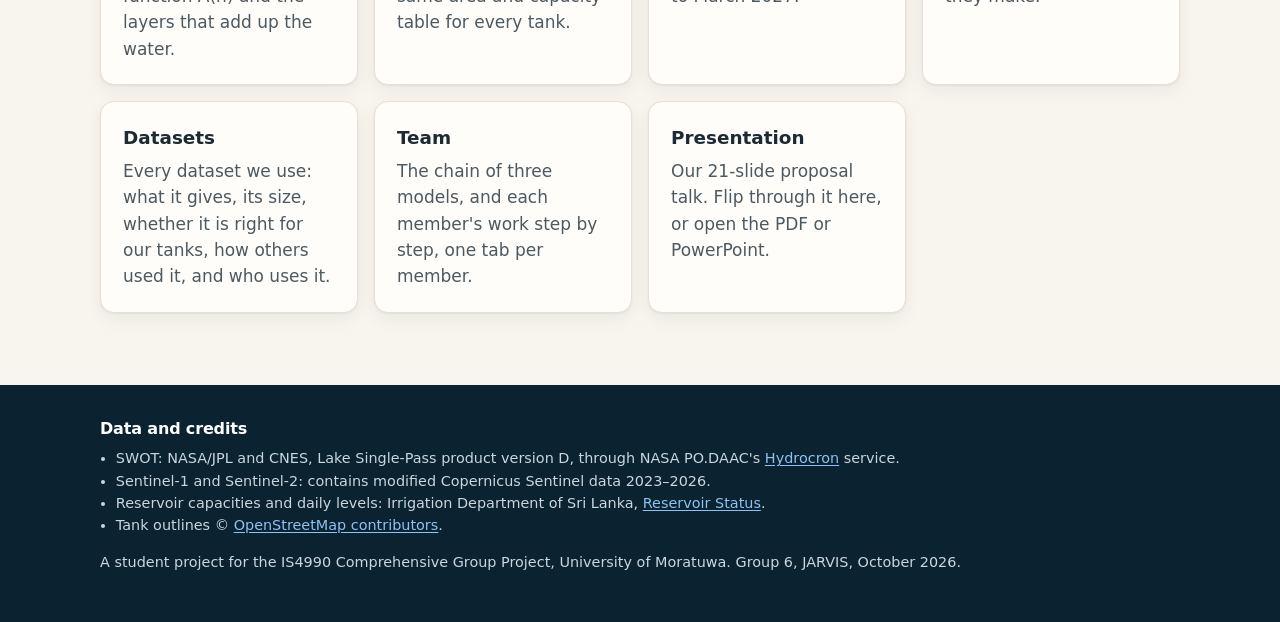
==== commit 6d0fc47b: "Header shows the site address; menu in presenting order swot.mehara.work now sits under the name in " ====
--- a/site/index.html
+++ b/site/index.html
@@ -11,19 +11,19 @@
 <body>
 <a class="skip" href="#main">Skip to content</a>
 <header class="top"><div class="wrap">
-  <a class="brand" href="./"><svg viewBox="0 0 24 24" aria-hidden="true"><path fill="#3987e5" d="M12 2.5c3.7 4.7 6.7 8.3 6.7 11.7a6.7 6.7 0 0 1-13.4 0C5.3 10.8 8.3 7.2 12 2.5z"/></svg>SWOT Tank Water Tracker</a>
+  <a class="brand" href="./"><svg viewBox="0 0 24 24" aria-hidden="true"><path fill="#3987e5" d="M12 2.5c3.7 4.7 6.7 8.3 6.7 11.7a6.7 6.7 0 0 1-13.4 0C5.3 10.8 8.3 7.2 12 2.5z"/></svg><span class="brand-text">SWOT Tank Water Tracker<span class="brand-url">swot.mehara.work</span></span></a>
   <nav class="nav" aria-label="Main">
     <a href="./" aria-current="page">Home</a>
+    <a href="research.html">Past research</a>
+    <a href="data.html">SWOT data</a>
     <a href="explainer.html">How volume works</a>
     <a href="shapes.html">Tank shapes</a>
     <a href="steps.html">Step by step</a>
     <a href="drone.html">Drone survey</a>
     <a href="calendar.html">Calendar</a>
     <a href="pictures.html">Picture days</a>
-    <a href="research.html">Past research</a>
+    <a href="datasets.html">Datasets</a>
     <a href="team.html">Team</a>
-    <a href="data.html">SWOT data</a>
-    <a href="datasets.html">Datasets</a>
     <a href="presentation.html">Presentation</a>
   </nav>
 </div></header>
@@ -202,16 +202,16 @@
 <section id="explore"><div class="wrap">
   <div class="section-head"><p class="eyebrow">Explore</p><h2>See it for yourself</h2></div>
   <div class="explore">
+    <a href="research.html"><b>Past research</b><span>What earlier studies used, how accurate they were, the problem for our small tanks and our answer, in one table.</span></a>
+    <a href="data.html"><b>Real SWOT data</b><span>Three years of SWOT water levels and stored water for our five reservoirs.</span></a>
     <a href="explainer.html"><b>How volume works</b><span>Drag the water up and down in a model tank, and play a year of satellite updates.</span></a>
     <a href="shapes.html"><b>Tank shapes</b><span>Five bank shapes with round numbers: when the average area gives the right amount of water.</span></a>
     <a href="steps.html"><b>Step by step</b><span>One example on real satellite days: where each height and area comes from, the function A(h) and the layers that add up the water.</span></a>
     <a href="drone.html"><b>Drone survey</b><span>The Irrigation Department's drone survey of one tank, and how satellites make the same area and capacity table for every tank.</span></a>
     <a href="calendar.html"><b>Satellite calendar</b><span>Which days each satellite gives us data: real days since June 2026 and expected days to March 2027.</span></a>
     <a href="pictures.html"><b>Picture days</b><span>How many water pictures the satellites give each month, and a rough number of layers they make.</span></a>
-    <a href="research.html"><b>Past research</b><span>What earlier studies used, how accurate they were, the problem for our small tanks and our answer, in one table.</span></a>
+    <a href="datasets.html"><b>Datasets</b><span>Every dataset we use: what it gives, its size, whether it is right for our tanks, how others used it, and who uses it.</span></a>
     <a href="team.html"><b>Team</b><span>The chain of three models, and each member's work step by step, one tab per member.</span></a>
-    <a href="data.html"><b>Real SWOT data</b><span>Three years of SWOT water levels and stored water for our five reservoirs.</span></a>
-    <a href="datasets.html"><b>Datasets</b><span>Every dataset we use: what it gives, its size, whether it is right for our tanks, how others used it, and who uses it.</span></a>
     <a href="presentation.html"><b>Presentation</b><span>Our 21-slide proposal talk. Flip through it here, or open the PDF or PowerPoint.</span></a>
   </div>
 </div></section>
--- a/site/assets/site.css
+++ b/site/assets/site.css
@@ -55,6 +55,8 @@
 .top .wrap { display: flex; flex-wrap: wrap; align-items: center; gap: 6px 22px; min-height: 60px; padding-top: 6px; padding-bottom: 6px; }
 .brand { display: inline-flex; align-items: center; gap: 10px; color: var(--on-navy); text-decoration: none; font-weight: 700; font-size: 1.02rem; }
 .brand svg { width: 26px; height: 26px; flex: none; }
+.brand-text { display: flex; flex-direction: column; line-height: 1.2; }
+.brand-url { font-size: .8rem; font-weight: 600; color: #9cc8ff; letter-spacing: .02em; }
 .nav { display: flex; flex-wrap: wrap; gap: 2px 4px; margin-left: auto; }
 .nav a { color: var(--on-navy-2); text-decoration: none; padding: 7px 12px; border-radius: 999px; font-size: .95rem; }
 .nav a:hover { color: var(--on-navy); background: rgba(255, 255, 255, .08); }
@@ -517,6 +519,13 @@
 .tp-data p { margin: 0 0 6px; font-size: .72rem; font-weight: 700; letter-spacing: .1em; text-transform: uppercase; color: var(--muted); }
 .tp-data ul { margin: 0; padding-left: 1.1em; display: grid; gap: 3px; font-size: .95rem; }
 .msize { display: none; }
+/* A card alone on its row uses the whole width: picture on the left and facts on the right, or the facts in two columns */
+@media (min-width: 980px) {
+  .ds-grid > .ds.ds-wide { grid-column: 1 / -1; }
+  .ds.ds-wide.has-fig { display: grid; grid-template-columns: minmax(0, 5fr) minmax(0, 6fr); }
+  .ds.ds-wide.has-fig > .ds-fig { border-bottom: 0; border-right: 1px solid var(--rule); }
+  .ds.ds-wide:not(.has-fig) .ds-body dl { grid-template-columns: 1fr 1fr; column-gap: 28px; }
+}
 @media (max-width: 640px) {
   table.ds-matrix { min-width: 0; }
   table.ds-matrix th:last-child, table.ds-matrix td:last-child { display: none; }
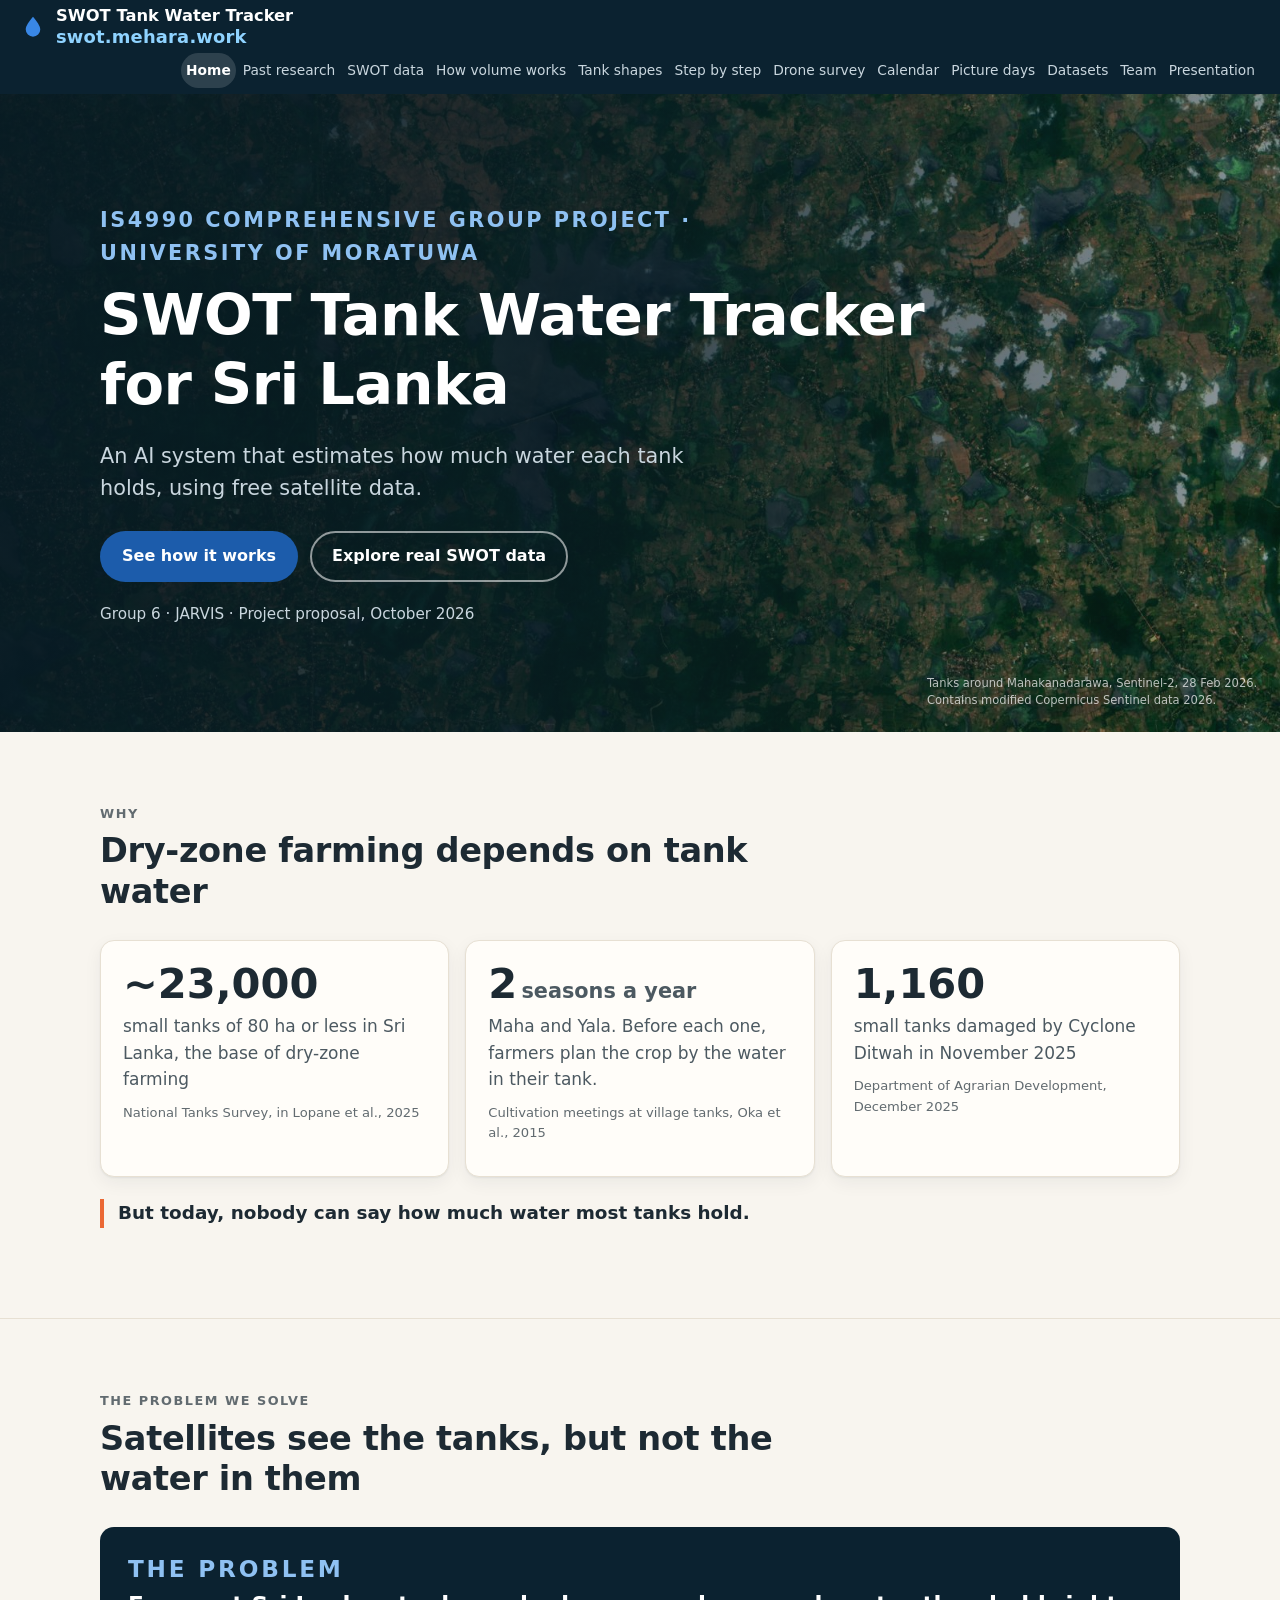
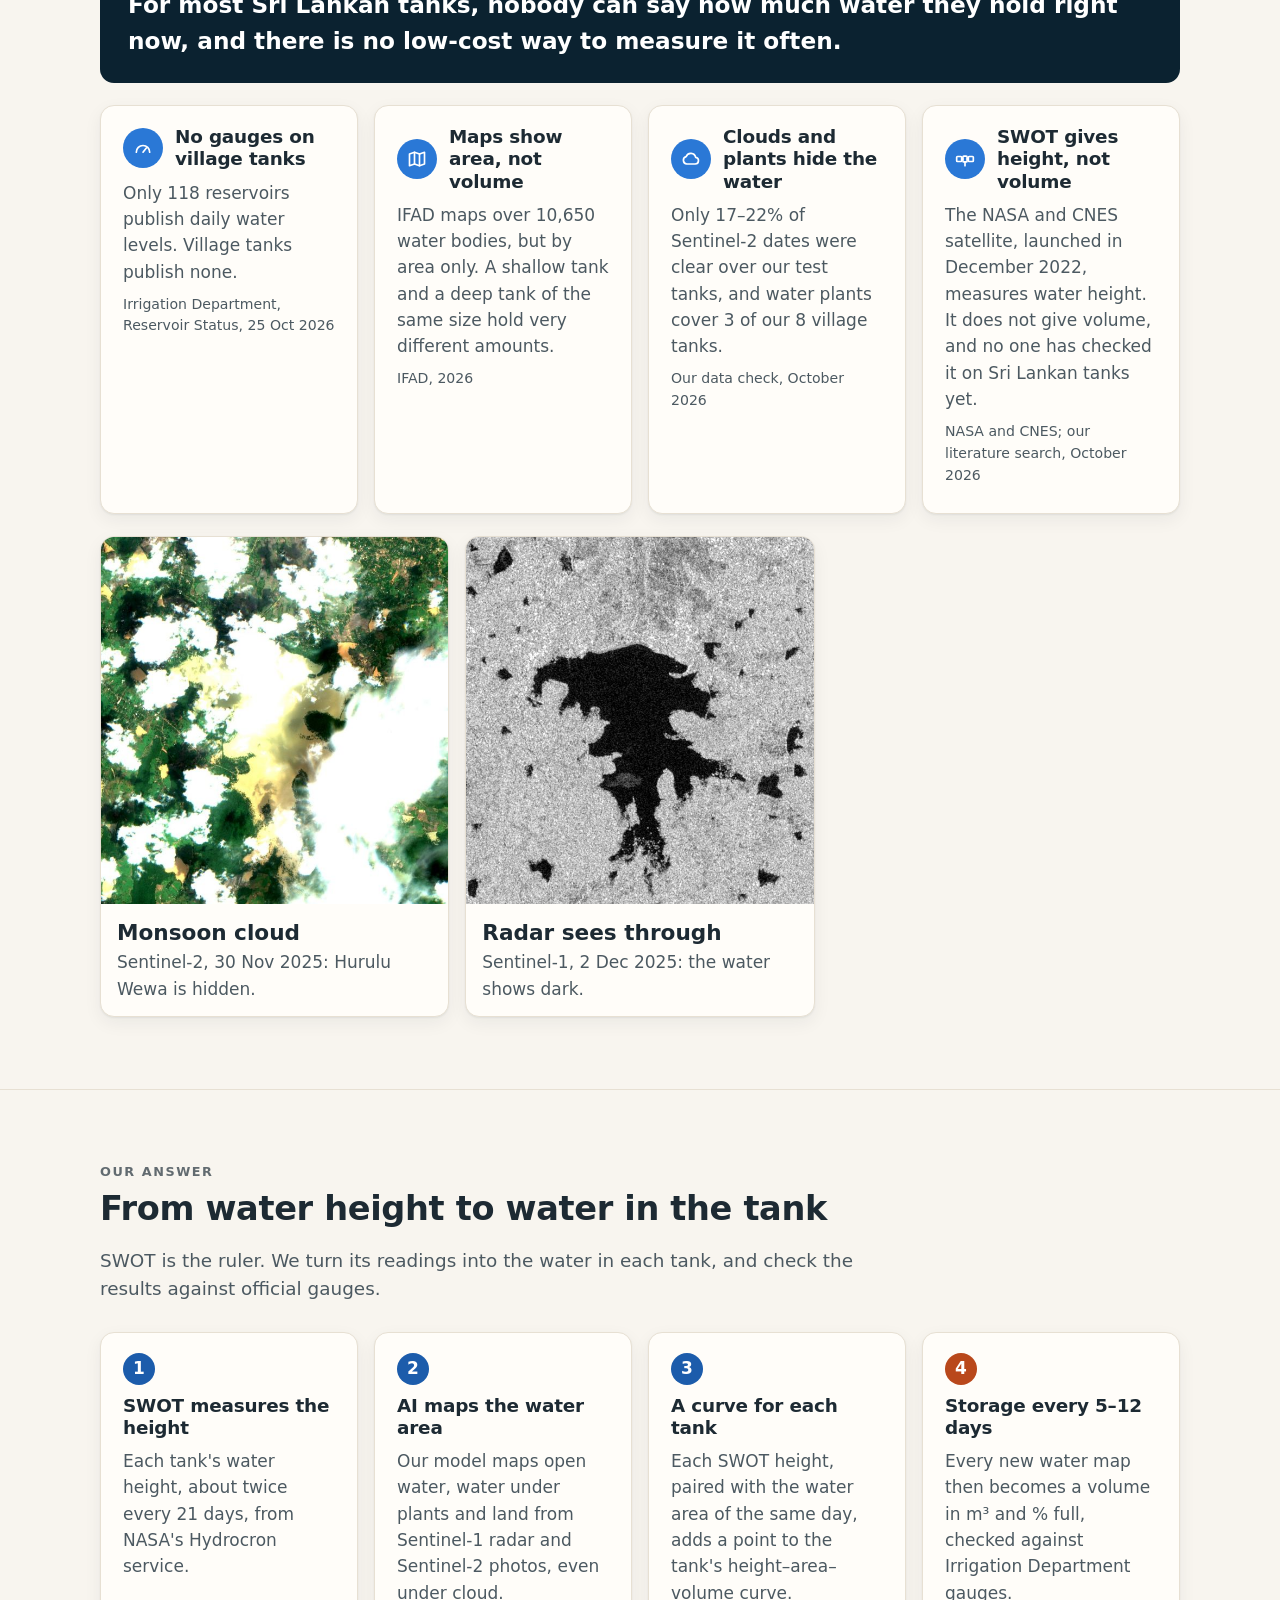
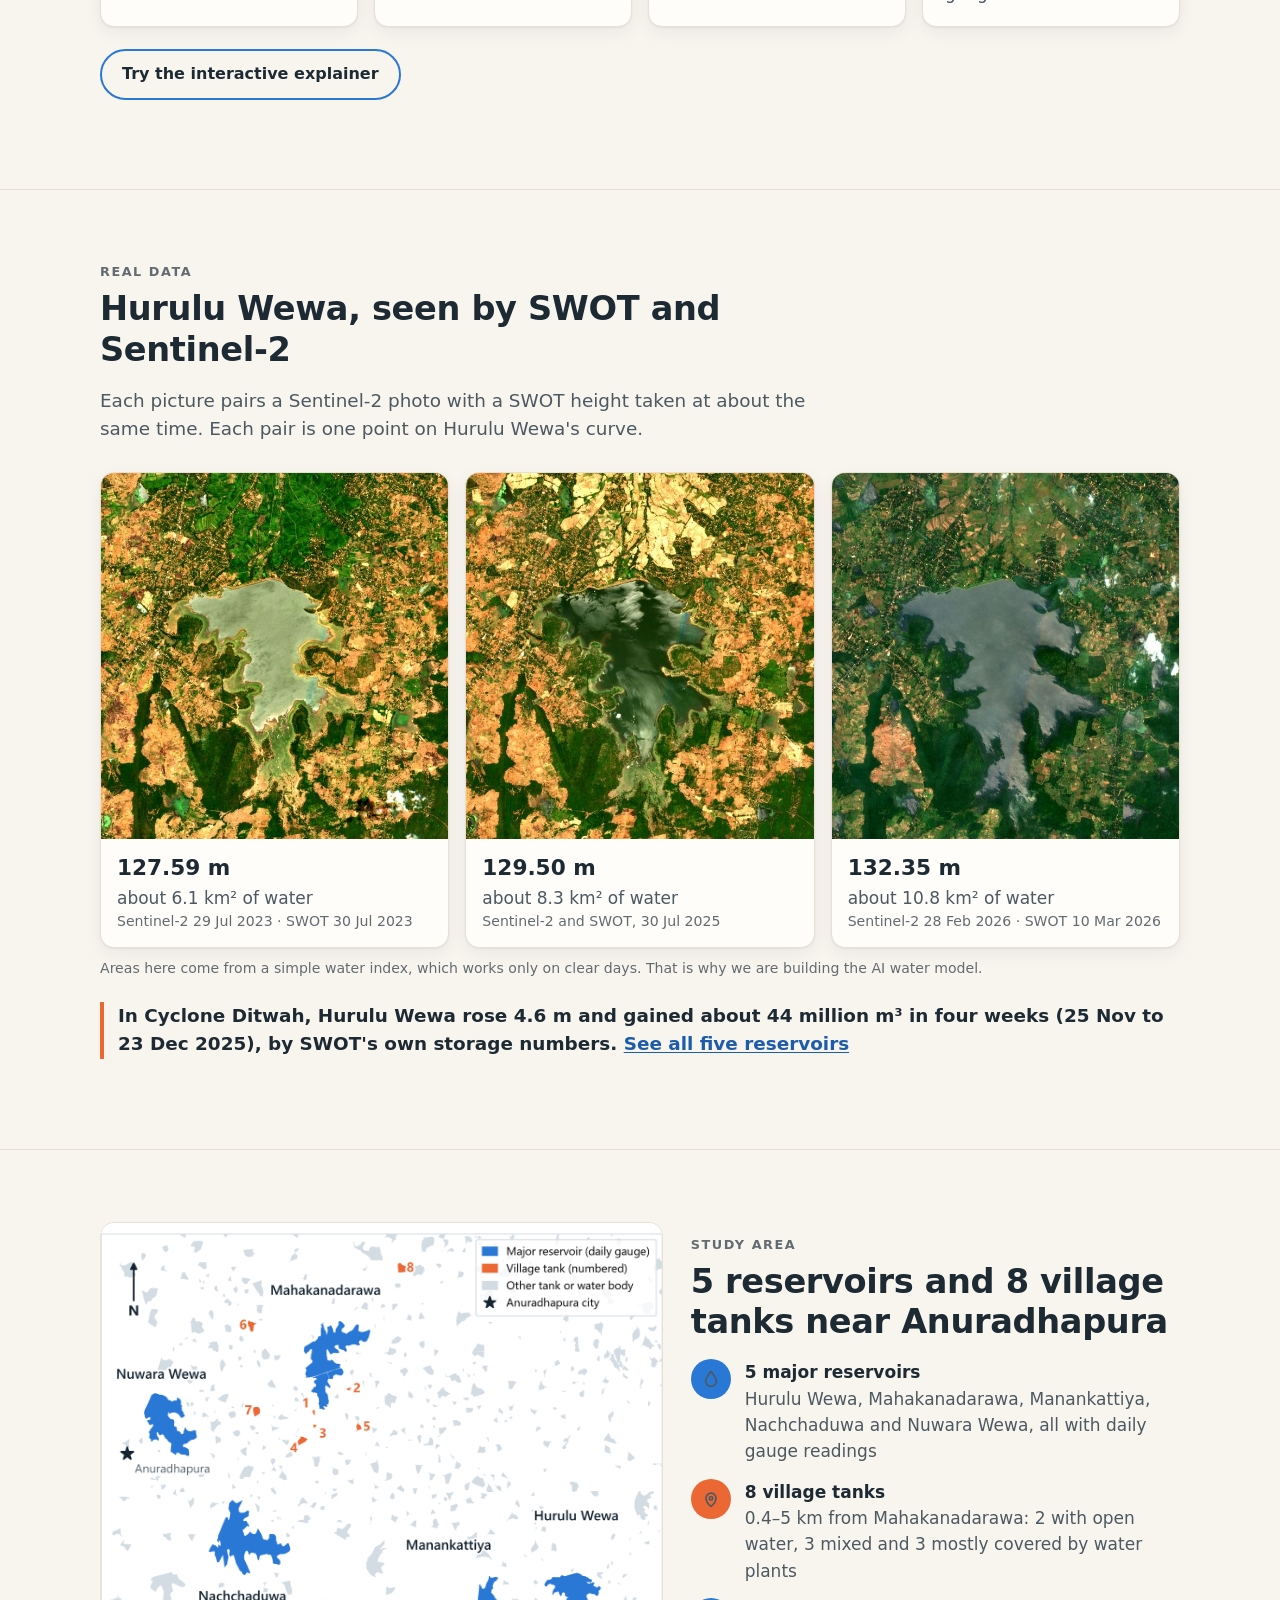
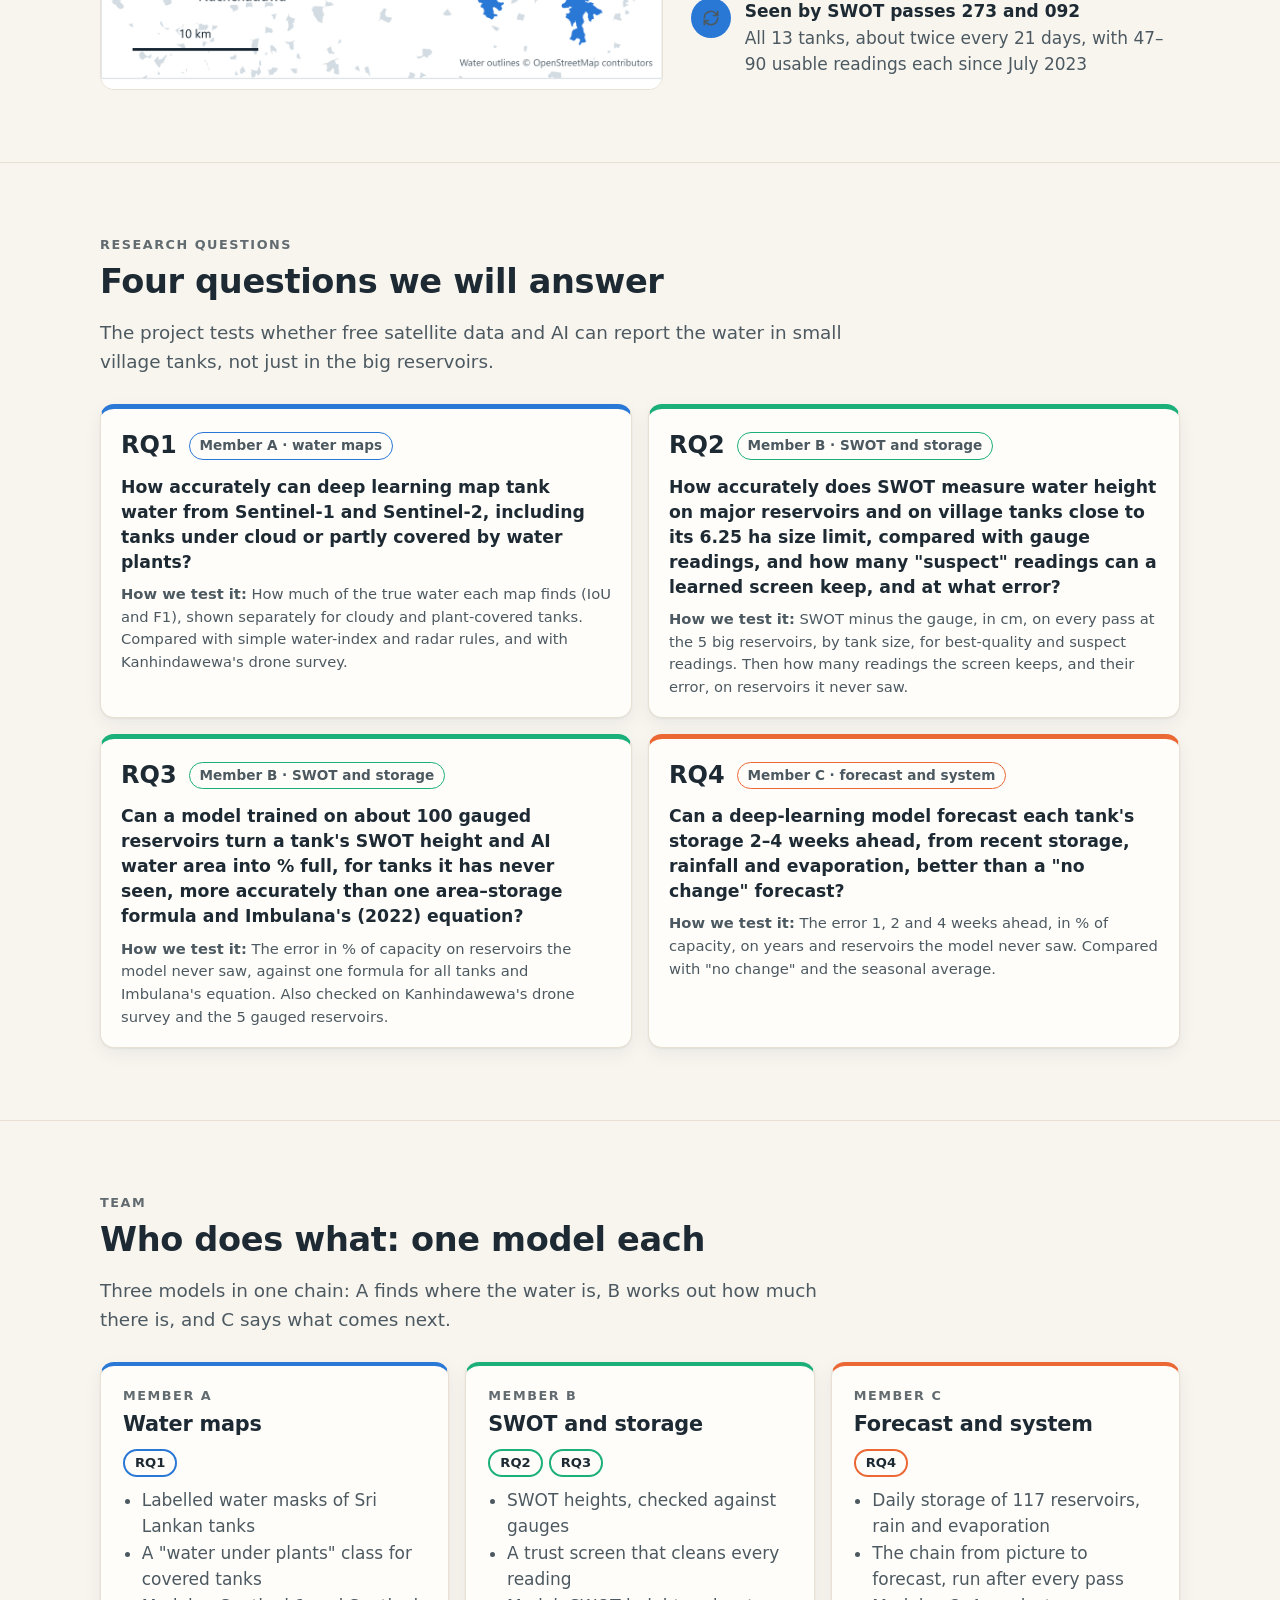
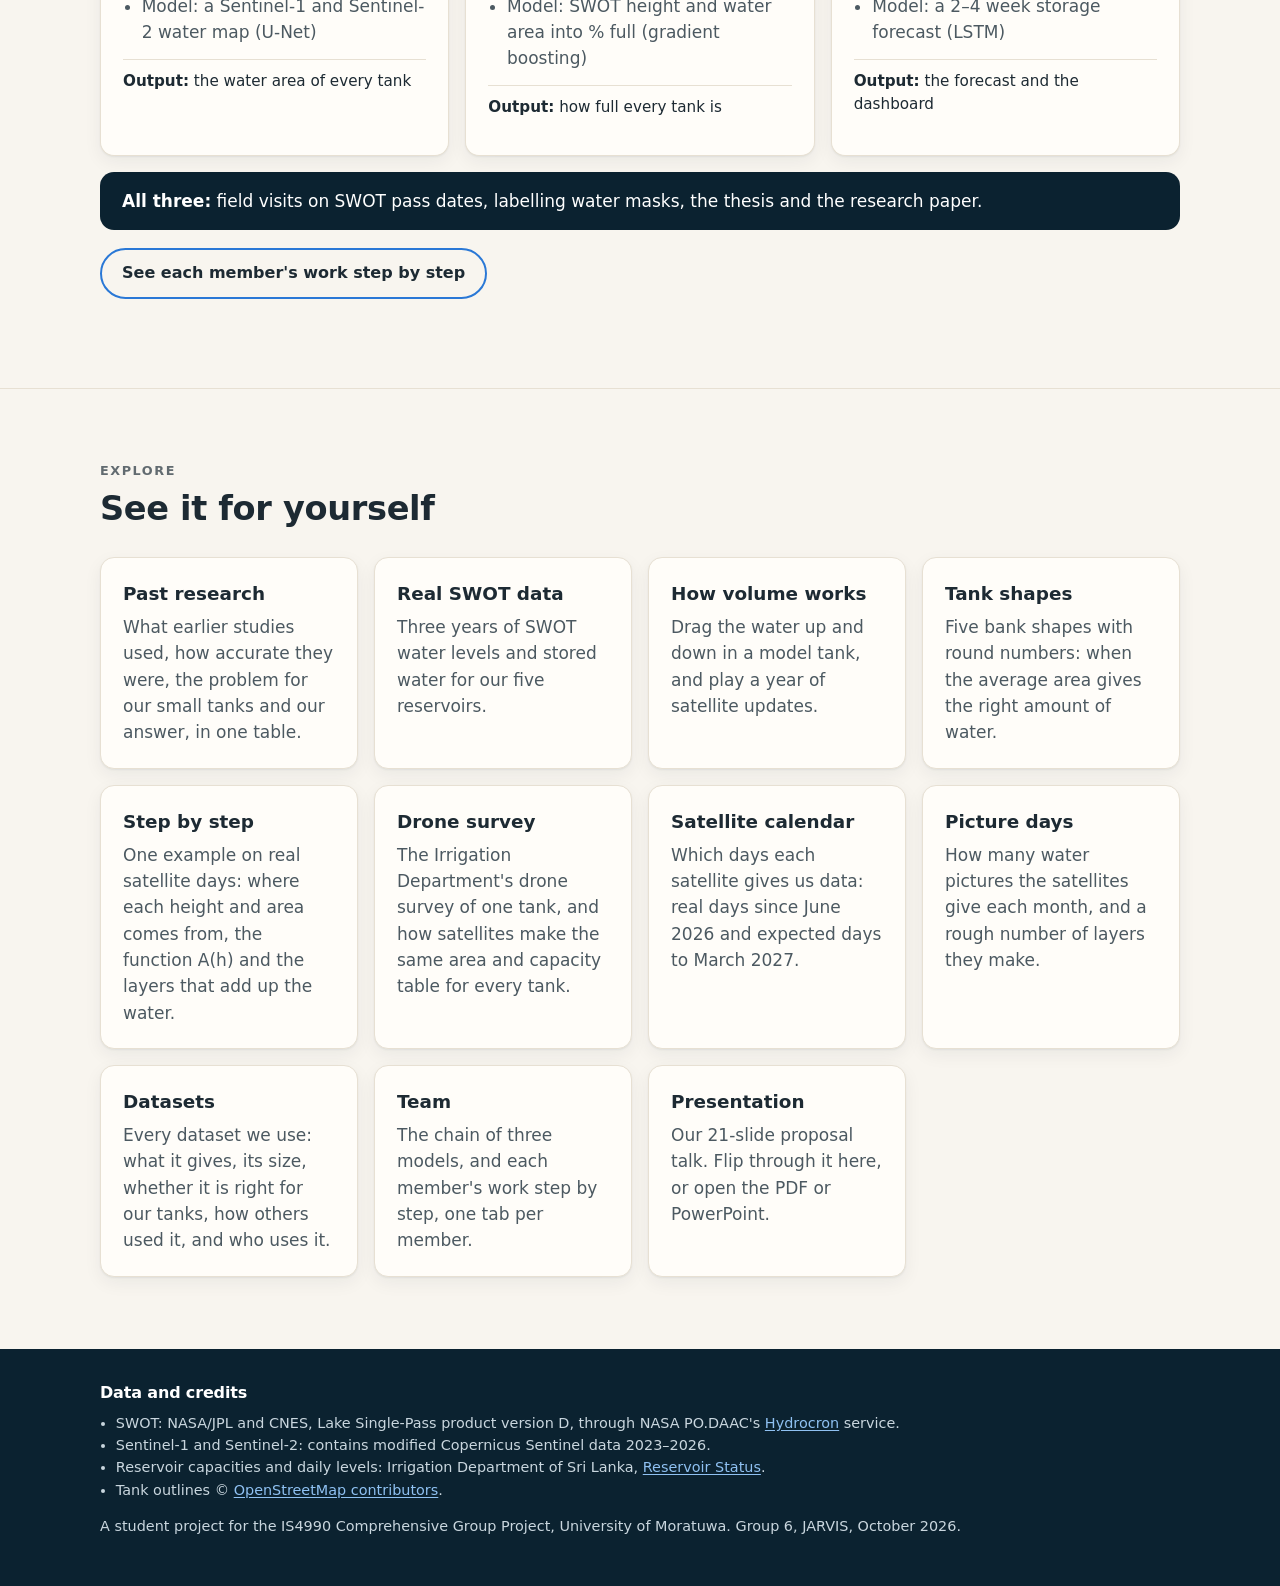
==== commit d95b4410: "Research questions: all four on the home page, and apart on the Team page The home page has a new se" ====
--- a/site/index.html
+++ b/site/index.html
@@ -166,6 +166,20 @@
   </div>
 </div></section>
 
+<section id="research-questions"><div class="wrap">
+  <div class="section-head">
+    <p class="eyebrow">Research questions</p>
+    <h2>Four questions we will answer</h2>
+    <p class="lead">The project tests whether free satellite data and AI can report the water in small village tanks, not just in the big reservoirs.</p>
+  </div>
+  <ol class="rqs">
+    <li class="rq" id="rq1" style="--c:var(--blue)"><div class="rq-top"><span class="rq-n">RQ1</span><a class="rq-who" href="team.html#member-a">Member A · water maps</a></div><p class="rq-q">How accurately can deep learning map tank water from Sentinel-1 and Sentinel-2, including tanks under cloud or partly covered by water plants?</p><p class="rq-test"><b>How we test it:</b> How much of the true water each map finds (IoU and F1), shown separately for cloudy and plant-covered tanks. Compared with simple water-index and radar rules, and with Kanhindawewa&#x27;s drone survey.</p></li>
+    <li class="rq" id="rq2" style="--c:var(--aqua)"><div class="rq-top"><span class="rq-n">RQ2</span><a class="rq-who" href="team.html#member-b">Member B · SWOT and storage</a></div><p class="rq-q">How accurately does SWOT measure water height on major reservoirs and on village tanks close to its 6.25 ha size limit, compared with gauge readings, and how many &quot;suspect&quot; readings can a learned screen keep, and at what error?</p><p class="rq-test"><b>How we test it:</b> SWOT minus the gauge, in cm, on every pass at the 5 big reservoirs, by tank size, for best-quality and suspect readings. Then how many readings the screen keeps, and their error, on reservoirs it never saw.</p></li>
+    <li class="rq" id="rq3" style="--c:var(--aqua)"><div class="rq-top"><span class="rq-n">RQ3</span><a class="rq-who" href="team.html#member-b">Member B · SWOT and storage</a></div><p class="rq-q">Can a model trained on about 100 gauged reservoirs turn a tank&#x27;s SWOT height and AI water area into % full, for tanks it has never seen, more accurately than one area–storage formula and Imbulana&#x27;s (2022) equation?</p><p class="rq-test"><b>How we test it:</b> The error in % of capacity on reservoirs the model never saw, against one formula for all tanks and Imbulana&#x27;s equation. Also checked on Kanhindawewa&#x27;s drone survey and the 5 gauged reservoirs.</p></li>
+    <li class="rq" id="rq4" style="--c:var(--orange)"><div class="rq-top"><span class="rq-n">RQ4</span><a class="rq-who" href="team.html#member-c">Member C · forecast and system</a></div><p class="rq-q">Can a deep-learning model forecast each tank&#x27;s storage 2–4 weeks ahead, from recent storage, rainfall and evaporation, better than a &quot;no change&quot; forecast?</p><p class="rq-test"><b>How we test it:</b> The error 1, 2 and 4 weeks ahead, in % of capacity, on years and reservoirs the model never saw. Compared with &quot;no change&quot; and the seasonal average.</p></li>
+  </ol>
+</div></section>
+
 <section id="team"><div class="wrap">
   <div class="section-head">
     <p class="eyebrow">Team</p>
@@ -176,21 +190,21 @@
     <div class="member" style="--c:var(--blue)">
       <div class="who">Member A</div>
       <h3>Water maps</h3>
-      <span class="pill">RQ1</span>
+      <a class="pill" href="#rq1">RQ1</a>
       <ul><li>Labelled water masks of Sri Lankan tanks</li><li>A "water under plants" class for covered tanks</li><li>Model: a Sentinel-1 and Sentinel-2 water map (U-Net)</li></ul>
       <p class="out"><b>Output:</b> the water area of every tank</p>
     </div>
     <div class="member" style="--c:var(--aqua)">
       <div class="who">Member B</div>
       <h3>SWOT and storage</h3>
-      <span class="pill">RQ2</span><span class="pill">RQ3</span>
+      <a class="pill" href="#rq2">RQ2</a><a class="pill" href="#rq3">RQ3</a>
       <ul><li>SWOT heights, checked against gauges</li><li>A trust screen that cleans every reading</li><li>Model: SWOT height and water area into % full (gradient boosting)</li></ul>
       <p class="out"><b>Output:</b> how full every tank is</p>
     </div>
     <div class="member" style="--c:var(--orange)">
       <div class="who">Member C</div>
       <h3>Forecast and system</h3>
-      <span class="pill">RQ4</span>
+      <a class="pill" href="#rq4">RQ4</a>
       <ul><li>Daily storage of 117 reservoirs, rain and evaporation</li><li>The chain from picture to forecast, run after every pass</li><li>Model: a 2–4 week storage forecast (LSTM)</li></ul>
       <p class="out"><b>Output:</b> the forecast and the dashboard</p>
     </div>
--- a/site/assets/site.css
+++ b/site/assets/site.css
@@ -56,7 +56,7 @@
 .brand { display: inline-flex; align-items: center; gap: 10px; color: var(--on-navy); text-decoration: none; font-weight: 700; font-size: 1.02rem; }
 .brand svg { width: 26px; height: 26px; flex: none; }
 .brand-text { display: flex; flex-direction: column; line-height: 1.2; }
-.brand-url { font-size: .8rem; font-weight: 600; color: #9cc8ff; letter-spacing: .02em; }
+.brand-url { font-size: 1.12rem; font-weight: 700; color: #8fd3ff; letter-spacing: .01em; }
 .nav { display: flex; flex-wrap: wrap; gap: 2px 4px; margin-left: auto; }
 .nav a { color: var(--on-navy-2); text-decoration: none; padding: 7px 12px; border-radius: 999px; font-size: .95rem; }
 .nav a:hover { color: var(--on-navy); background: rgba(255, 255, 255, .08); }
@@ -164,7 +164,7 @@
 .picker { display: flex; flex-wrap: wrap; gap: 8px; margin: 0 0 22px; }
 .picker button { font: inherit; font-size: .95rem; font-weight: 600; padding: 8px 16px; border-radius: 999px; border: 1.5px solid var(--rule); background: var(--surface); color: var(--ink); cursor: pointer; }
 .picker button:hover { border-color: var(--blue); }
-.picker button[aria-selected="true"] { background: var(--blue-strong); border-color: var(--blue-strong); color: #fff; }
+.picker button[aria-selected="true"], .picker button[aria-pressed="true"] { background: var(--blue-strong); border-color: var(--blue-strong); color: #fff; }
 .notes { list-style: none; padding: 0; margin: 22px 0 0; display: grid; gap: 10px; }
 .notes li { padding: 10px 14px; border-left: 4px solid var(--orange); background: var(--surface); border-radius: 0 10px 10px 0; color: var(--ink); }
 .chart { margin: 22px 0 0; background: var(--surface); border: 1px solid var(--rule); border-radius: var(--radius); padding: 18px 18px 8px; box-shadow: var(--shadow); }
@@ -177,6 +177,7 @@
 .chart .line { fill: none; stroke: var(--blue); stroke-width: 2; stroke-linejoin: round; stroke-linecap: round; }
 .chart .area { fill: var(--blue-wash); }
 .chart .dot { fill: var(--blue); stroke: var(--surface); stroke-width: 2; }
+.chart .dot.hollow { fill: var(--surface); stroke: var(--blue); stroke-width: 1.75; }
 .chart .band { fill: var(--orange-wash); }
 .chart .band-label { fill: var(--ink-2); font-size: 12px; font-weight: 600; }
 .chart .cross { stroke: var(--ink-2); stroke-width: 1; }
@@ -184,6 +185,7 @@
 .tip { position: absolute; top: 0; pointer-events: none; background: var(--surface); border: 1px solid var(--rule); border-radius: 10px; padding: 8px 12px; box-shadow: 0 6px 18px rgba(0, 0, 0, .14); font-size: .88rem; white-space: nowrap; z-index: 2; }
 .tip strong { display: block; font-size: 1.05rem; color: var(--ink); }
 .tip .k { display: inline-block; width: 14px; height: 2px; background: var(--blue); vertical-align: middle; margin-right: 6px; }
+.tip .k.hollow { width: 6px; height: 6px; border-radius: 50%; background: transparent; border: 2px solid var(--blue); margin-left: 3px; margin-right: 9px; }
 .tip .d { color: var(--muted); }
 .empty { padding: 26px 6px 30px; color: var(--ink-2); }
 .tablewrap { margin-top: 22px; background: var(--surface); border: 1px solid var(--rule); border-radius: var(--radius); padding: 14px 18px; }
@@ -531,3 +533,41 @@
   table.ds-matrix th:last-child, table.ds-matrix td:last-child { display: none; }
   .msize { display: block; margin-top: 2px; font-size: .8rem; font-weight: 400; color: var(--muted); }
 }
+
+/* Satellite calendar: two tabs, and the picture + gauge calendar (one row of days per year) */
+.cal-tabs { padding-bottom: 0; }
+.tabs.tabs-2 { grid-template-columns: repeat(2, minmax(0, 1fr)); max-width: 760px; margin-bottom: 0; }
+.cal-panel[hidden] { display: none; }
+.pg-years { display: grid; gap: 10px; min-width: 800px; margin: 14px 0 6px; }
+.pg-years svg { display: block; overflow: visible; }
+.pg-year { font-size: 13px; font-weight: 700; fill: var(--ink); }
+.pg-month { font-size: 10px; fill: var(--muted); }
+.pg-g { fill: var(--rule); }
+.pg-none { fill: transparent; stroke: var(--rule); stroke-width: 1; }
+.pg-nogauge { fill: transparent; stroke: var(--muted); stroke-width: 1; stroke-dasharray: 2 2; }
+.pg-s1 { fill: var(--pd-s1); }
+.pg-s2 { fill: var(--pd-s2); }
+.pg-s2p { fill: var(--pd-s2); fill-opacity: .38; }
+.pg-sw { fill: none; stroke: var(--ink); stroke-width: 1.6; }
+.pg-legend { margin-top: 22px; }
+
+/* Past research: three tabs (all studies, Member A, Member B) */
+.tabs.tabs-3 { grid-template-columns: repeat(3, minmax(0, 1fr)); max-width: 980px; margin-bottom: 0; }
+.rs-panel[hidden] { display: none; }
+.rs-member { margin-top: 22px; }
+.rs-member .verdict { display: inline-block; }
+
+/* Home page: the four research questions; RQ pills that link to them */
+.rqs { list-style: none; padding: 0; margin: 0; display: grid; grid-template-columns: repeat(auto-fit, minmax(min(460px, 100%), 1fr)); gap: 16px; }
+.rq { background: var(--surface); border: 1px solid var(--rule); border-top: 5px solid var(--c); border-radius: var(--radius); padding: 18px 20px; box-shadow: var(--shadow); scroll-margin-top: 90px; }
+.rq:target { outline: 3px solid var(--focus); outline-offset: 2px; }
+.rq-top { display: flex; flex-wrap: wrap; align-items: center; gap: 6px 12px; }
+.rq-n { font-size: 1.5rem; font-weight: 800; color: var(--ink); }
+.rq-who { font-size: .85rem; font-weight: 700; color: var(--ink-2); text-decoration: none; border: 1.5px solid var(--c); border-radius: 999px; padding: 2px 10px; }
+.rq-who:hover { background: var(--surface-2); }
+.rq-q { margin: 10px 0 8px; font-size: 1.08rem; font-weight: 600; color: var(--ink); line-height: 1.45; }
+.rq-test { margin: 0; font-size: .92rem; color: var(--ink-2); }
+a.pill { text-decoration: none; }
+.tm-q { display: flex; align-items: flex-start; gap: 10px; }
+.tm-q .pill { flex: none; margin: 3px 0 0; }
+.tm-q + .tm-q { margin-top: 10px; }
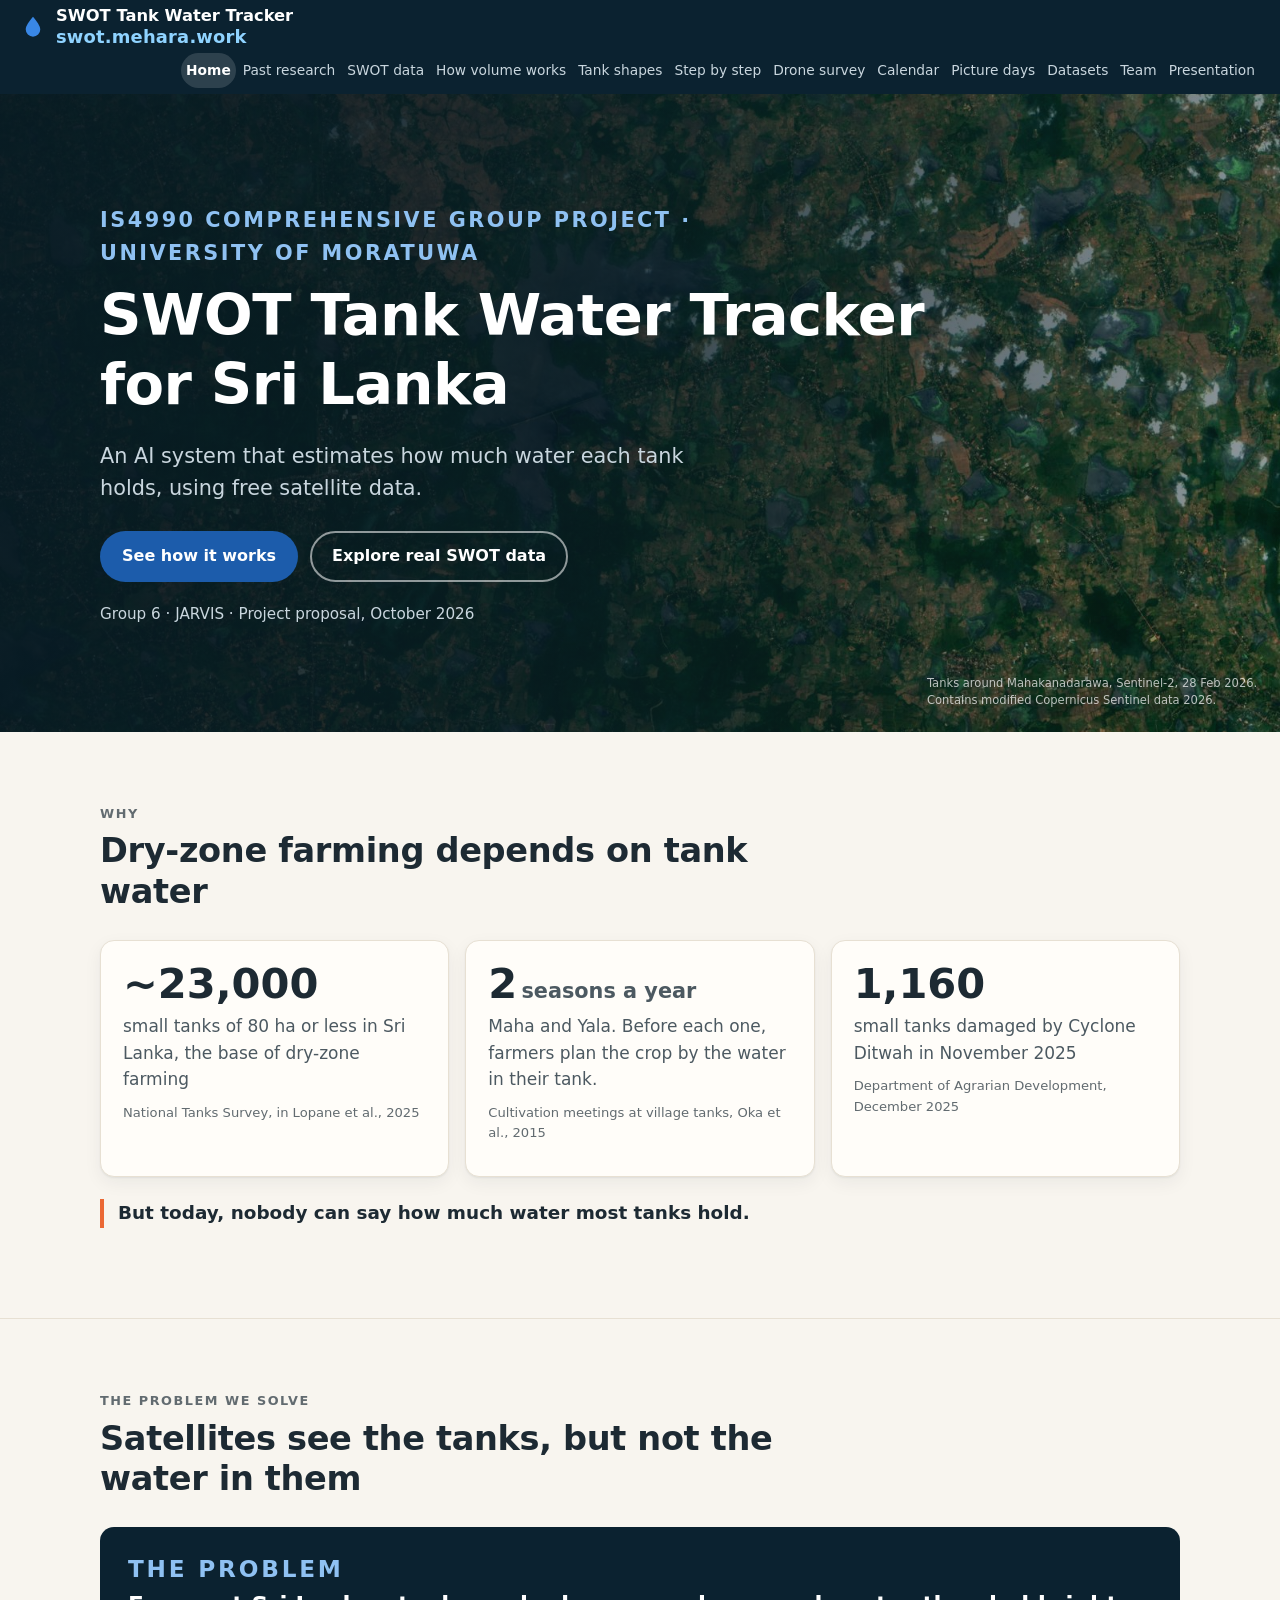
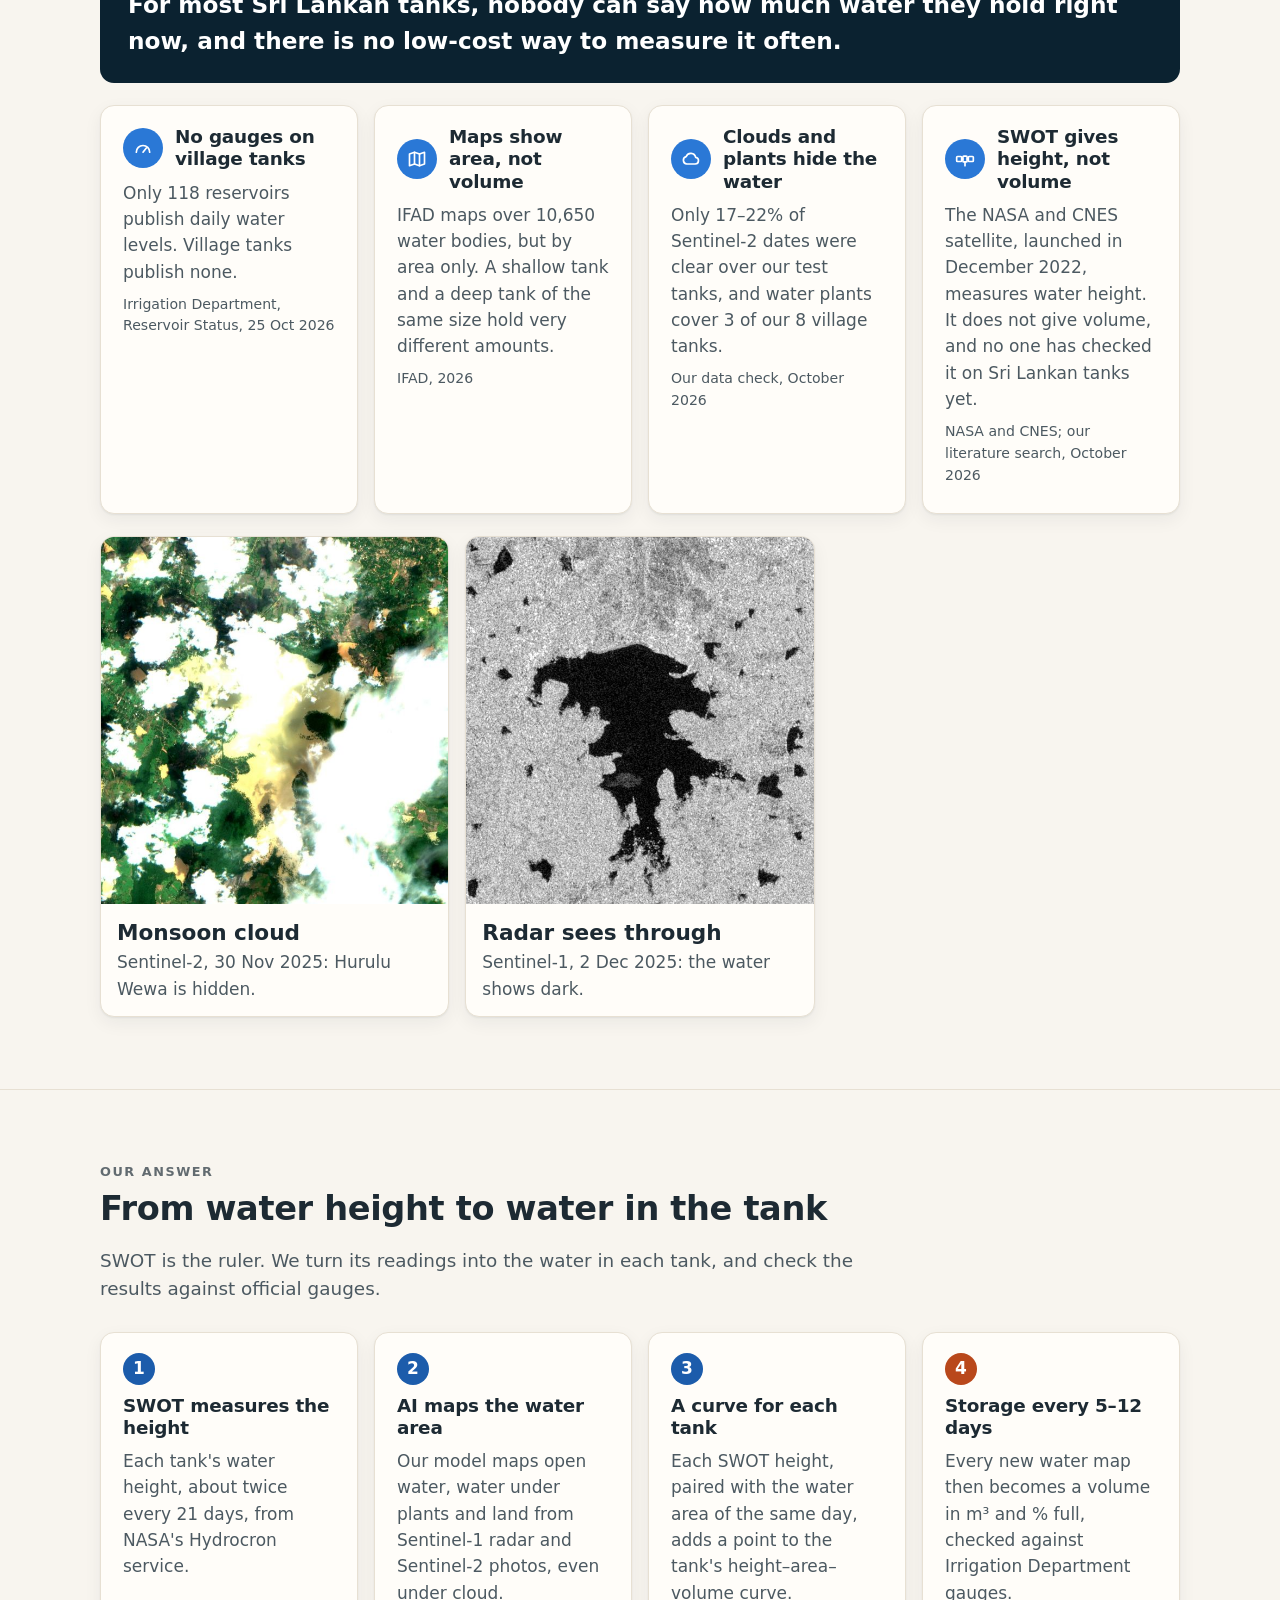
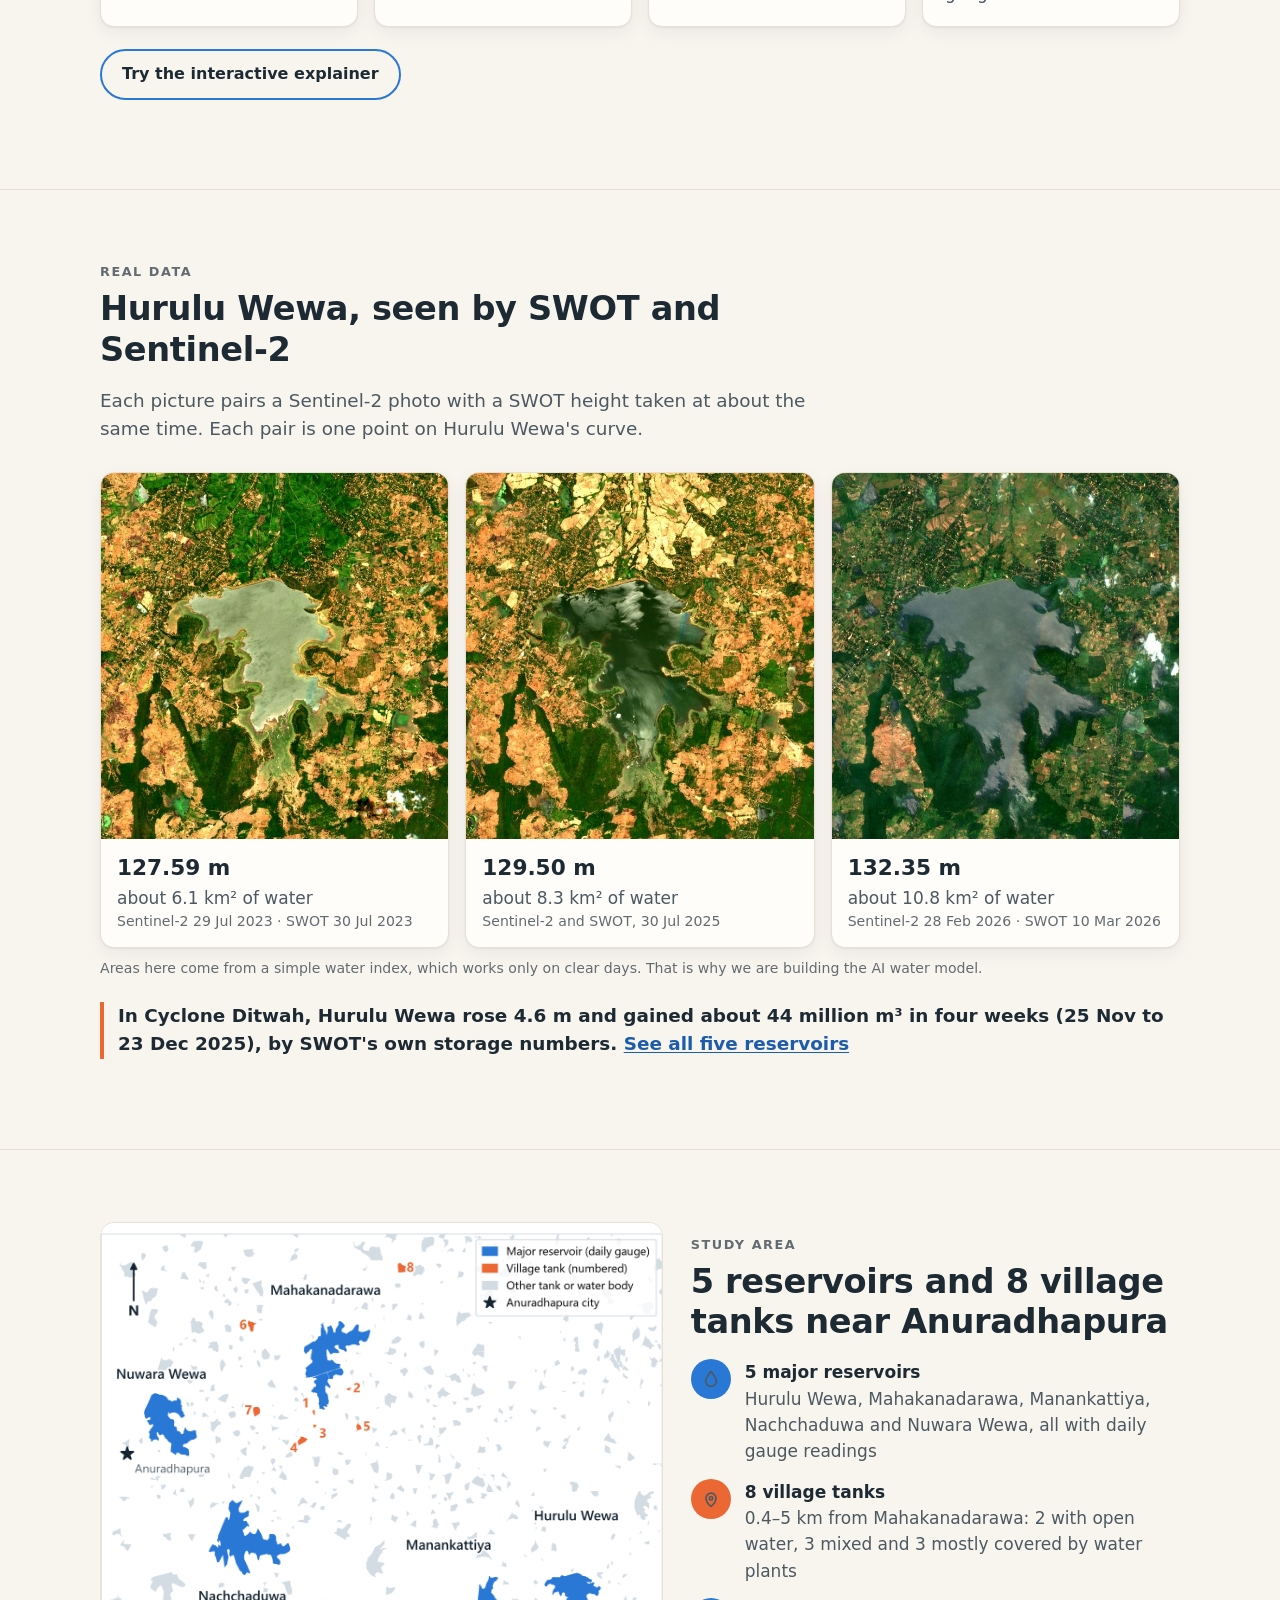
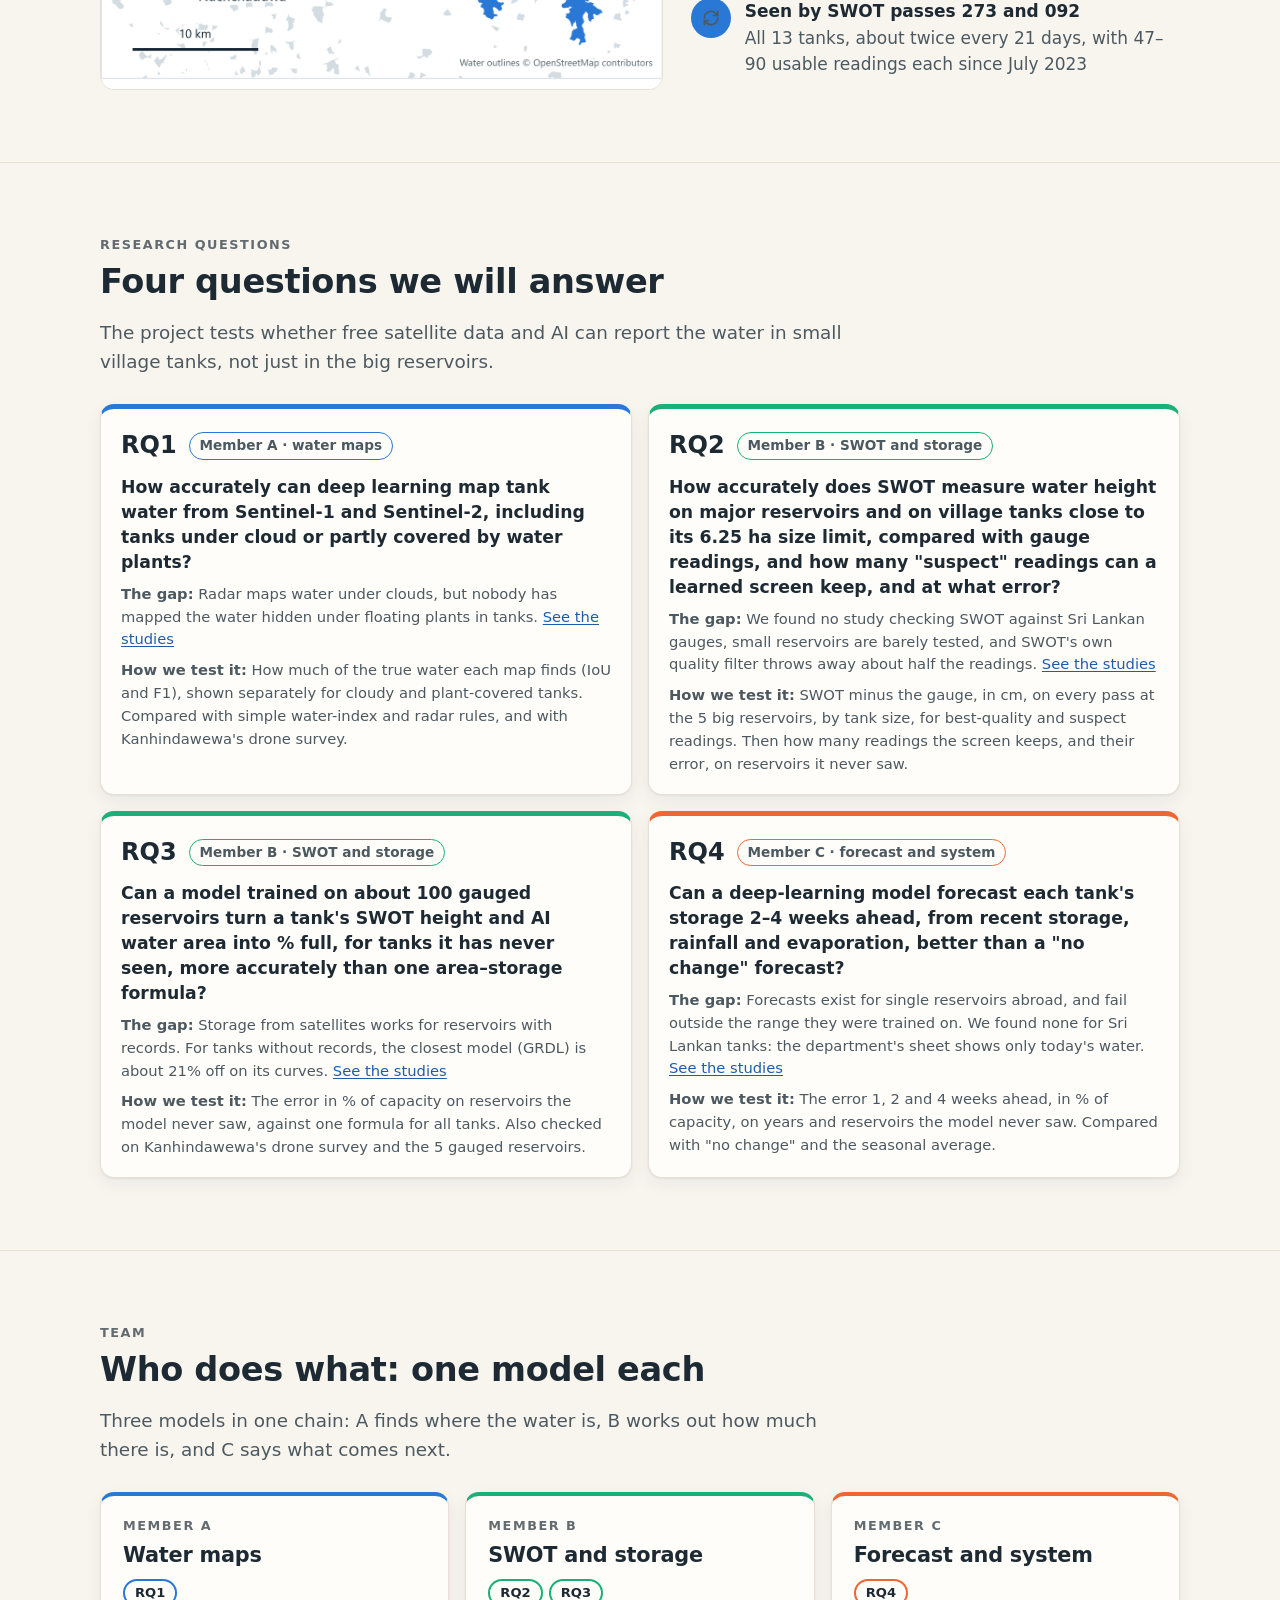
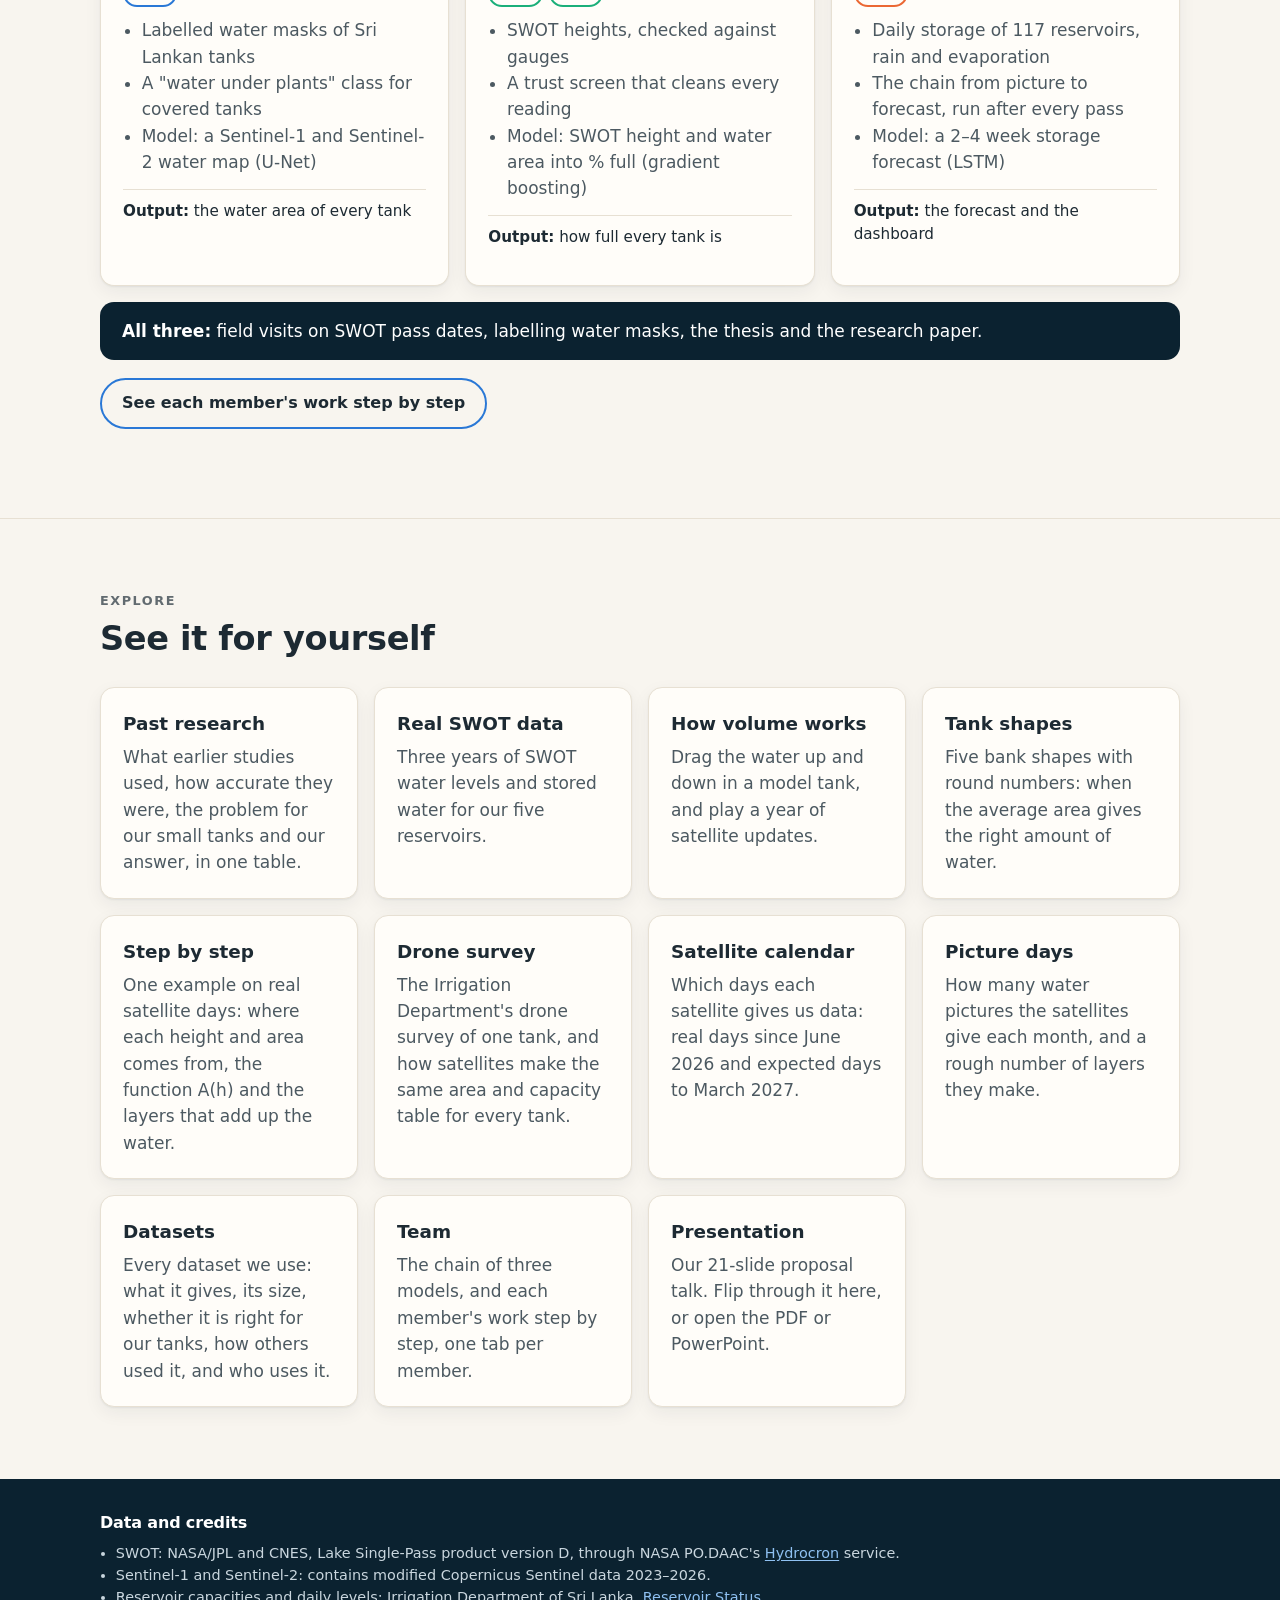
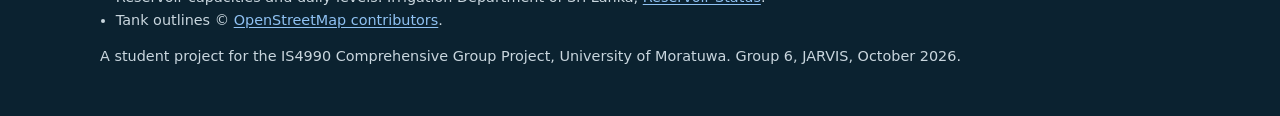
==== commit 0f498cc2: "Research questions: the gap behind each one; RQ3 without Imbulana's equation; Member C's past resear" ====
--- a/site/index.html
+++ b/site/index.html
@@ -173,10 +173,10 @@
     <p class="lead">The project tests whether free satellite data and AI can report the water in small village tanks, not just in the big reservoirs.</p>
   </div>
   <ol class="rqs">
-    <li class="rq" id="rq1" style="--c:var(--blue)"><div class="rq-top"><span class="rq-n">RQ1</span><a class="rq-who" href="team.html#member-a">Member A · water maps</a></div><p class="rq-q">How accurately can deep learning map tank water from Sentinel-1 and Sentinel-2, including tanks under cloud or partly covered by water plants?</p><p class="rq-test"><b>How we test it:</b> How much of the true water each map finds (IoU and F1), shown separately for cloudy and plant-covered tanks. Compared with simple water-index and radar rules, and with Kanhindawewa&#x27;s drone survey.</p></li>
-    <li class="rq" id="rq2" style="--c:var(--aqua)"><div class="rq-top"><span class="rq-n">RQ2</span><a class="rq-who" href="team.html#member-b">Member B · SWOT and storage</a></div><p class="rq-q">How accurately does SWOT measure water height on major reservoirs and on village tanks close to its 6.25 ha size limit, compared with gauge readings, and how many &quot;suspect&quot; readings can a learned screen keep, and at what error?</p><p class="rq-test"><b>How we test it:</b> SWOT minus the gauge, in cm, on every pass at the 5 big reservoirs, by tank size, for best-quality and suspect readings. Then how many readings the screen keeps, and their error, on reservoirs it never saw.</p></li>
-    <li class="rq" id="rq3" style="--c:var(--aqua)"><div class="rq-top"><span class="rq-n">RQ3</span><a class="rq-who" href="team.html#member-b">Member B · SWOT and storage</a></div><p class="rq-q">Can a model trained on about 100 gauged reservoirs turn a tank&#x27;s SWOT height and AI water area into % full, for tanks it has never seen, more accurately than one area–storage formula and Imbulana&#x27;s (2022) equation?</p><p class="rq-test"><b>How we test it:</b> The error in % of capacity on reservoirs the model never saw, against one formula for all tanks and Imbulana&#x27;s equation. Also checked on Kanhindawewa&#x27;s drone survey and the 5 gauged reservoirs.</p></li>
-    <li class="rq" id="rq4" style="--c:var(--orange)"><div class="rq-top"><span class="rq-n">RQ4</span><a class="rq-who" href="team.html#member-c">Member C · forecast and system</a></div><p class="rq-q">Can a deep-learning model forecast each tank&#x27;s storage 2–4 weeks ahead, from recent storage, rainfall and evaporation, better than a &quot;no change&quot; forecast?</p><p class="rq-test"><b>How we test it:</b> The error 1, 2 and 4 weeks ahead, in % of capacity, on years and reservoirs the model never saw. Compared with &quot;no change&quot; and the seasonal average.</p></li>
+    <li class="rq" id="rq1" style="--c:var(--blue)"><div class="rq-top"><span class="rq-n">RQ1</span><a class="rq-who" href="team.html#member-a">Member A · water maps</a></div><p class="rq-q">How accurately can deep learning map tank water from Sentinel-1 and Sentinel-2, including tanks under cloud or partly covered by water plants?</p><p class="rq-gap"><b>The gap:</b> Radar maps water under clouds, but nobody has mapped the water hidden under floating plants in tanks. <a href="research.html#member-a-research">See the studies</a></p><p class="rq-test"><b>How we test it:</b> How much of the true water each map finds (IoU and F1), shown separately for cloudy and plant-covered tanks. Compared with simple water-index and radar rules, and with Kanhindawewa&#x27;s drone survey.</p></li>
+    <li class="rq" id="rq2" style="--c:var(--aqua)"><div class="rq-top"><span class="rq-n">RQ2</span><a class="rq-who" href="team.html#member-b">Member B · SWOT and storage</a></div><p class="rq-q">How accurately does SWOT measure water height on major reservoirs and on village tanks close to its 6.25 ha size limit, compared with gauge readings, and how many &quot;suspect&quot; readings can a learned screen keep, and at what error?</p><p class="rq-gap"><b>The gap:</b> We found no study checking SWOT against Sri Lankan gauges, small reservoirs are barely tested, and SWOT&#x27;s own quality filter throws away about half the readings. <a href="research.html#member-b-research">See the studies</a></p><p class="rq-test"><b>How we test it:</b> SWOT minus the gauge, in cm, on every pass at the 5 big reservoirs, by tank size, for best-quality and suspect readings. Then how many readings the screen keeps, and their error, on reservoirs it never saw.</p></li>
+    <li class="rq" id="rq3" style="--c:var(--aqua)"><div class="rq-top"><span class="rq-n">RQ3</span><a class="rq-who" href="team.html#member-b">Member B · SWOT and storage</a></div><p class="rq-q">Can a model trained on about 100 gauged reservoirs turn a tank&#x27;s SWOT height and AI water area into % full, for tanks it has never seen, more accurately than one area–storage formula?</p><p class="rq-gap"><b>The gap:</b> Storage from satellites works for reservoirs with records. For tanks without records, the closest model (GRDL) is about 21% off on its curves. <a href="research.html#member-b-research">See the studies</a></p><p class="rq-test"><b>How we test it:</b> The error in % of capacity on reservoirs the model never saw, against one formula for all tanks. Also checked on Kanhindawewa&#x27;s drone survey and the 5 gauged reservoirs.</p></li>
+    <li class="rq" id="rq4" style="--c:var(--orange)"><div class="rq-top"><span class="rq-n">RQ4</span><a class="rq-who" href="team.html#member-c">Member C · forecast and system</a></div><p class="rq-q">Can a deep-learning model forecast each tank&#x27;s storage 2–4 weeks ahead, from recent storage, rainfall and evaporation, better than a &quot;no change&quot; forecast?</p><p class="rq-gap"><b>The gap:</b> Forecasts exist for single reservoirs abroad, and fail outside the range they were trained on. We found none for Sri Lankan tanks: the department&#x27;s sheet shows only today&#x27;s water. <a href="research.html#member-c-research">See the studies</a></p><p class="rq-test"><b>How we test it:</b> The error 1, 2 and 4 weeks ahead, in % of capacity, on years and reservoirs the model never saw. Compared with &quot;no change&quot; and the seasonal average.</p></li>
   </ol>
 </div></section>
 
--- a/site/assets/site.css
+++ b/site/assets/site.css
@@ -571,3 +571,5 @@
 .tm-q { display: flex; align-items: flex-start; gap: 10px; }
 .tm-q .pill { flex: none; margin: 3px 0 0; }
 .tm-q + .tm-q { margin-top: 10px; }
+.tabs.tabs-4 { grid-template-columns: repeat(4, minmax(0, 1fr)); max-width: none; margin-bottom: 0; }
+.rq-gap { margin: 0 0 8px; font-size: .92rem; color: var(--ink-2); }
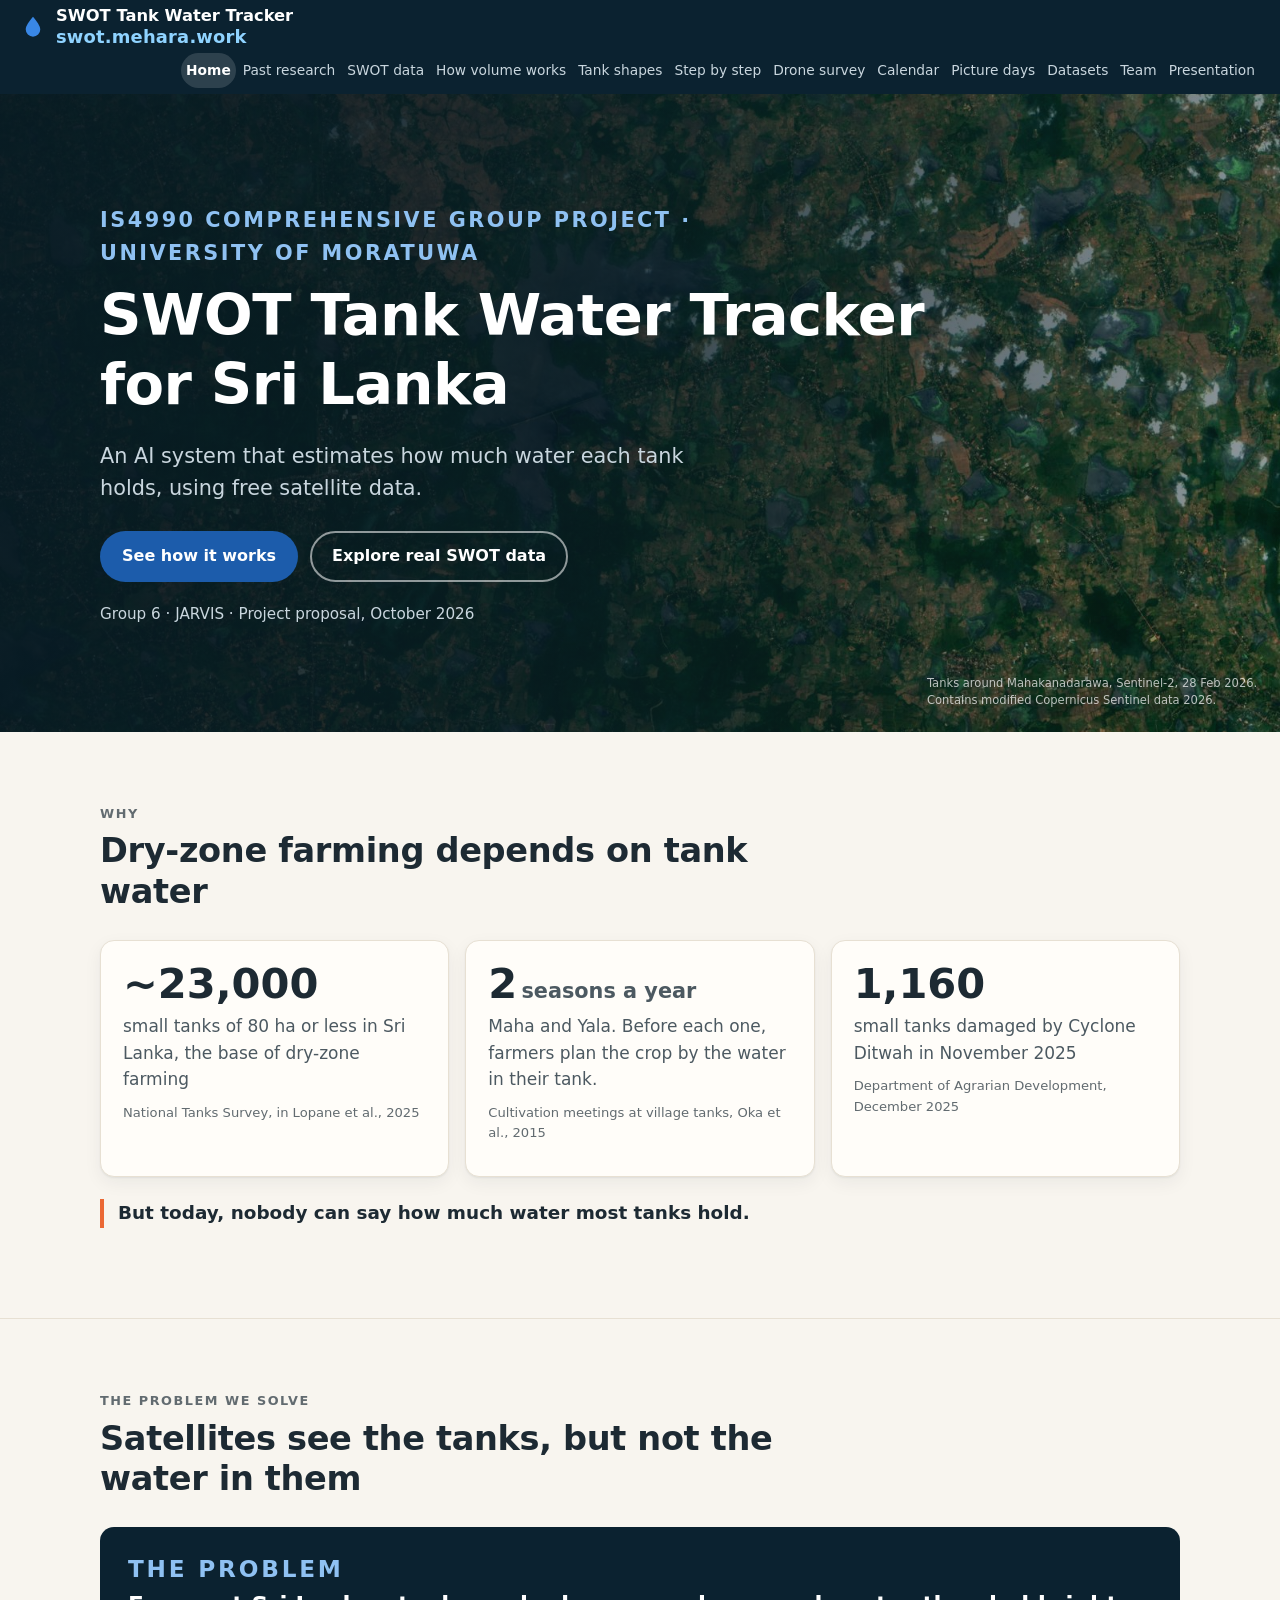
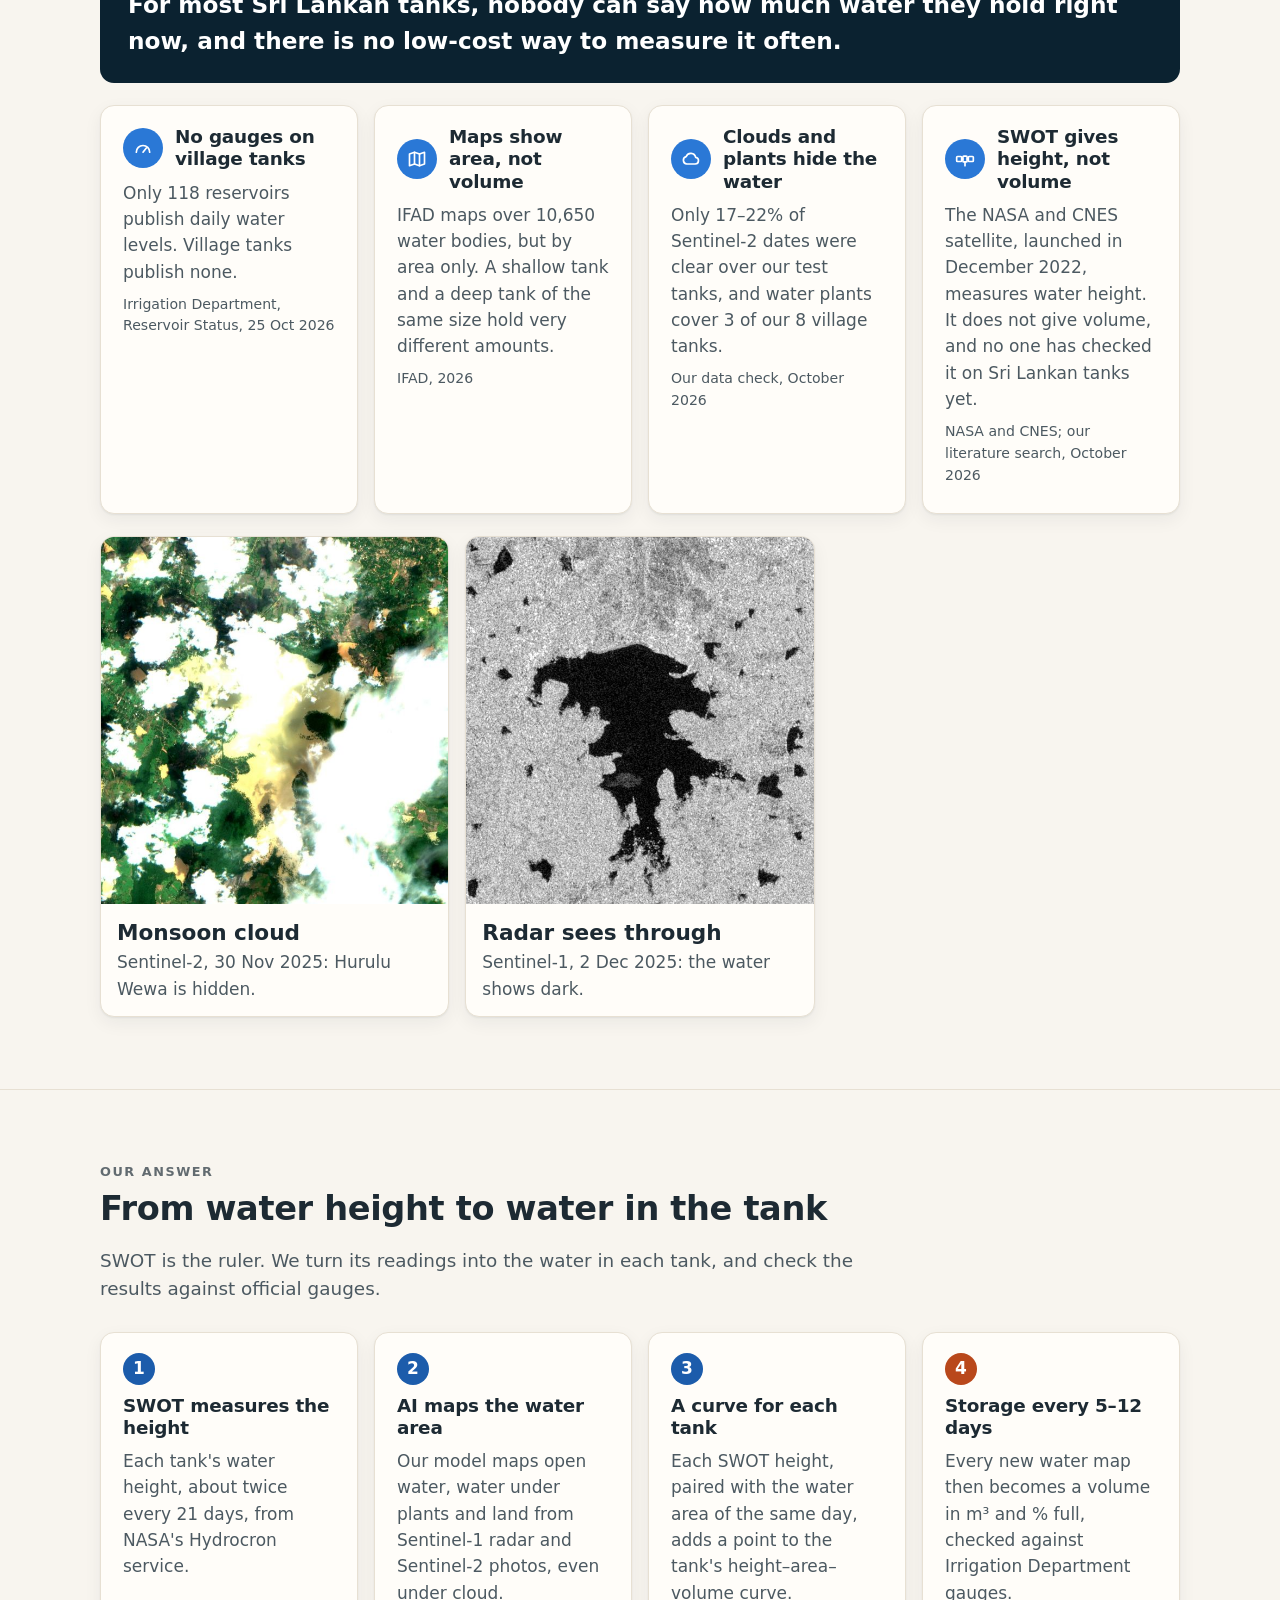
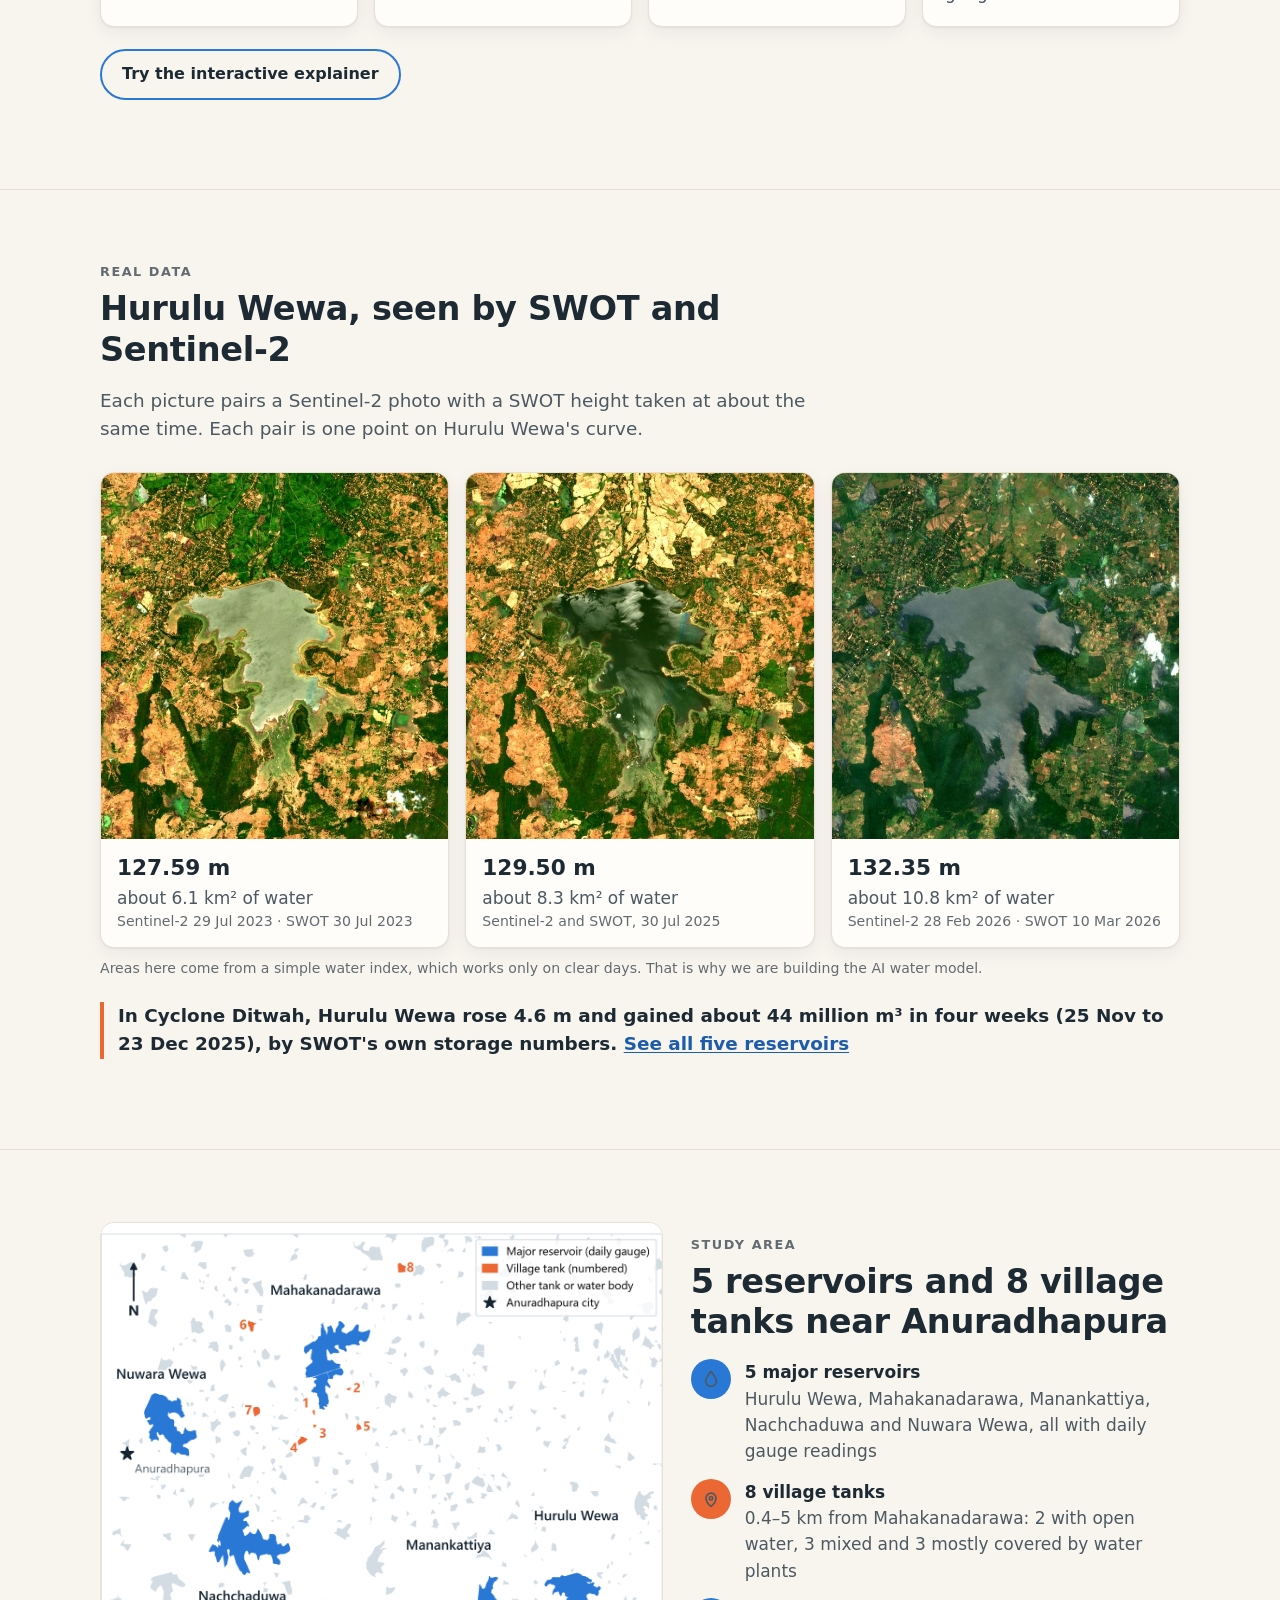
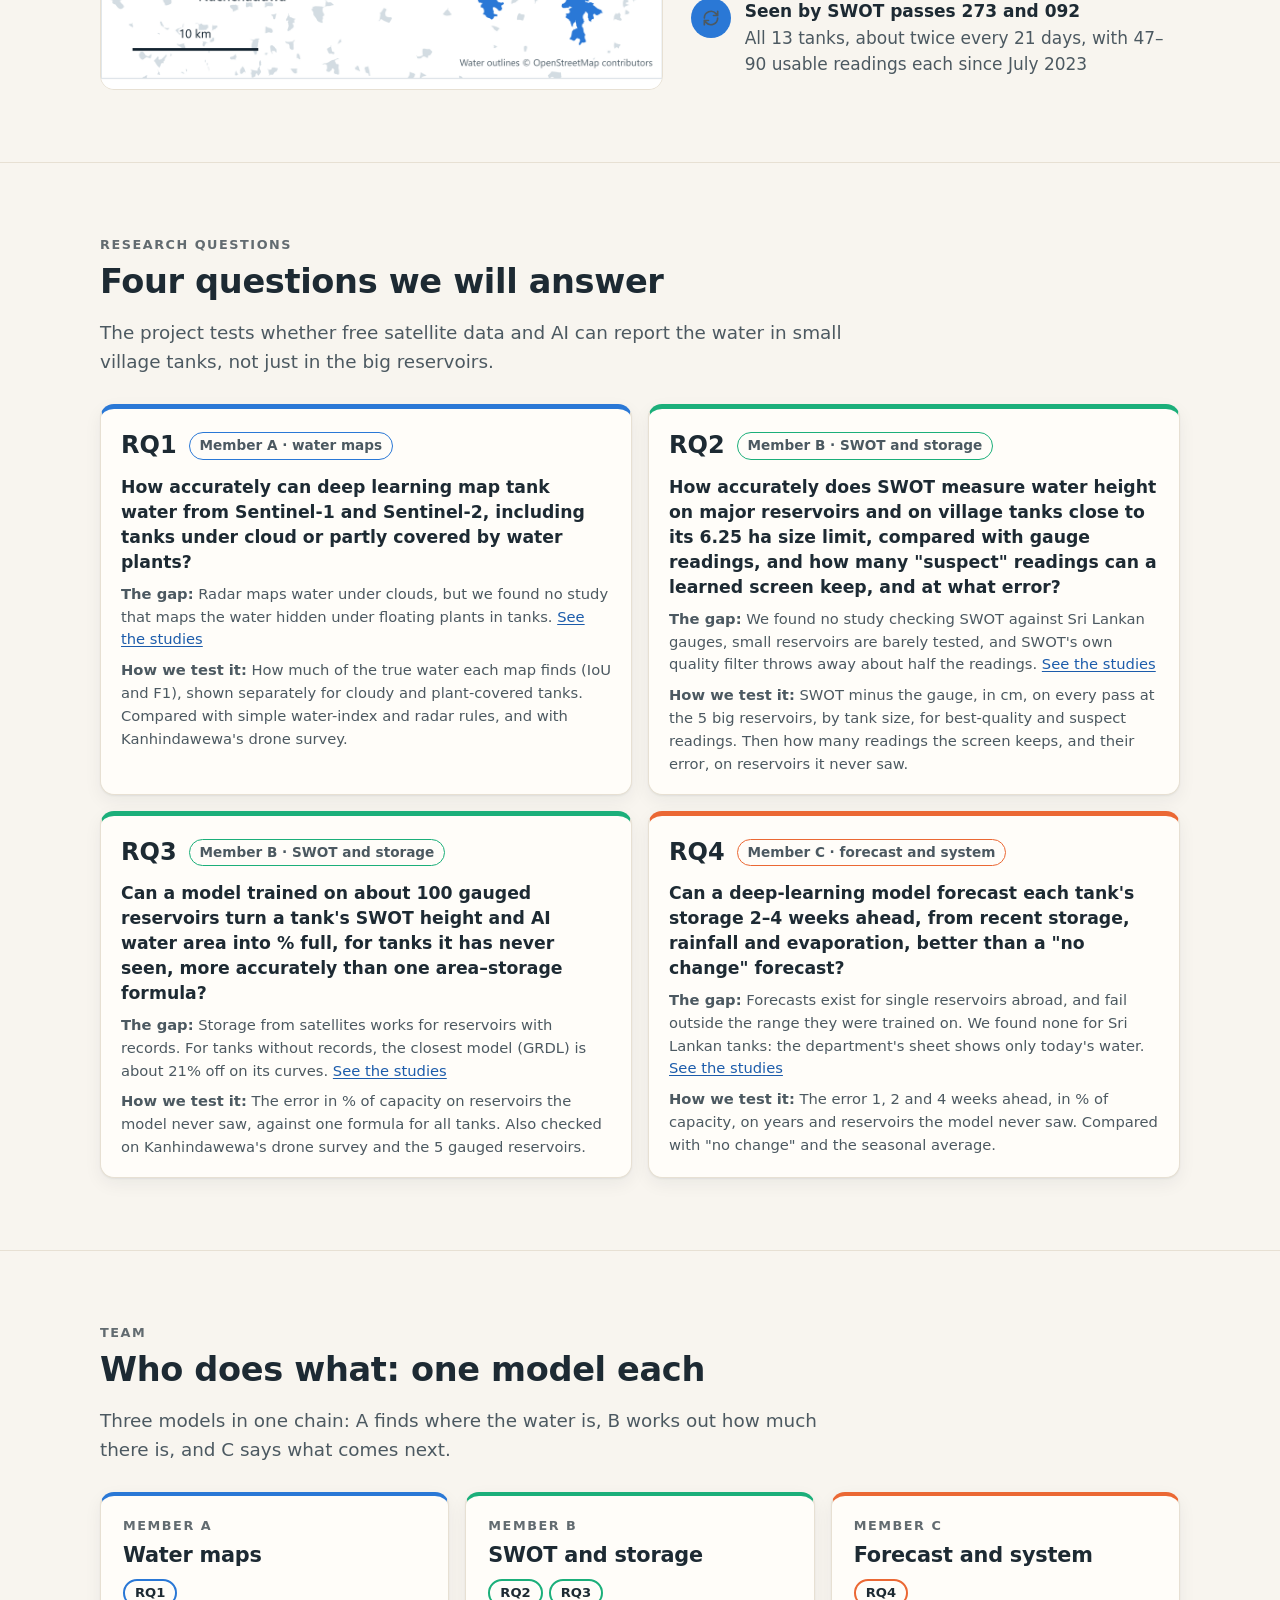
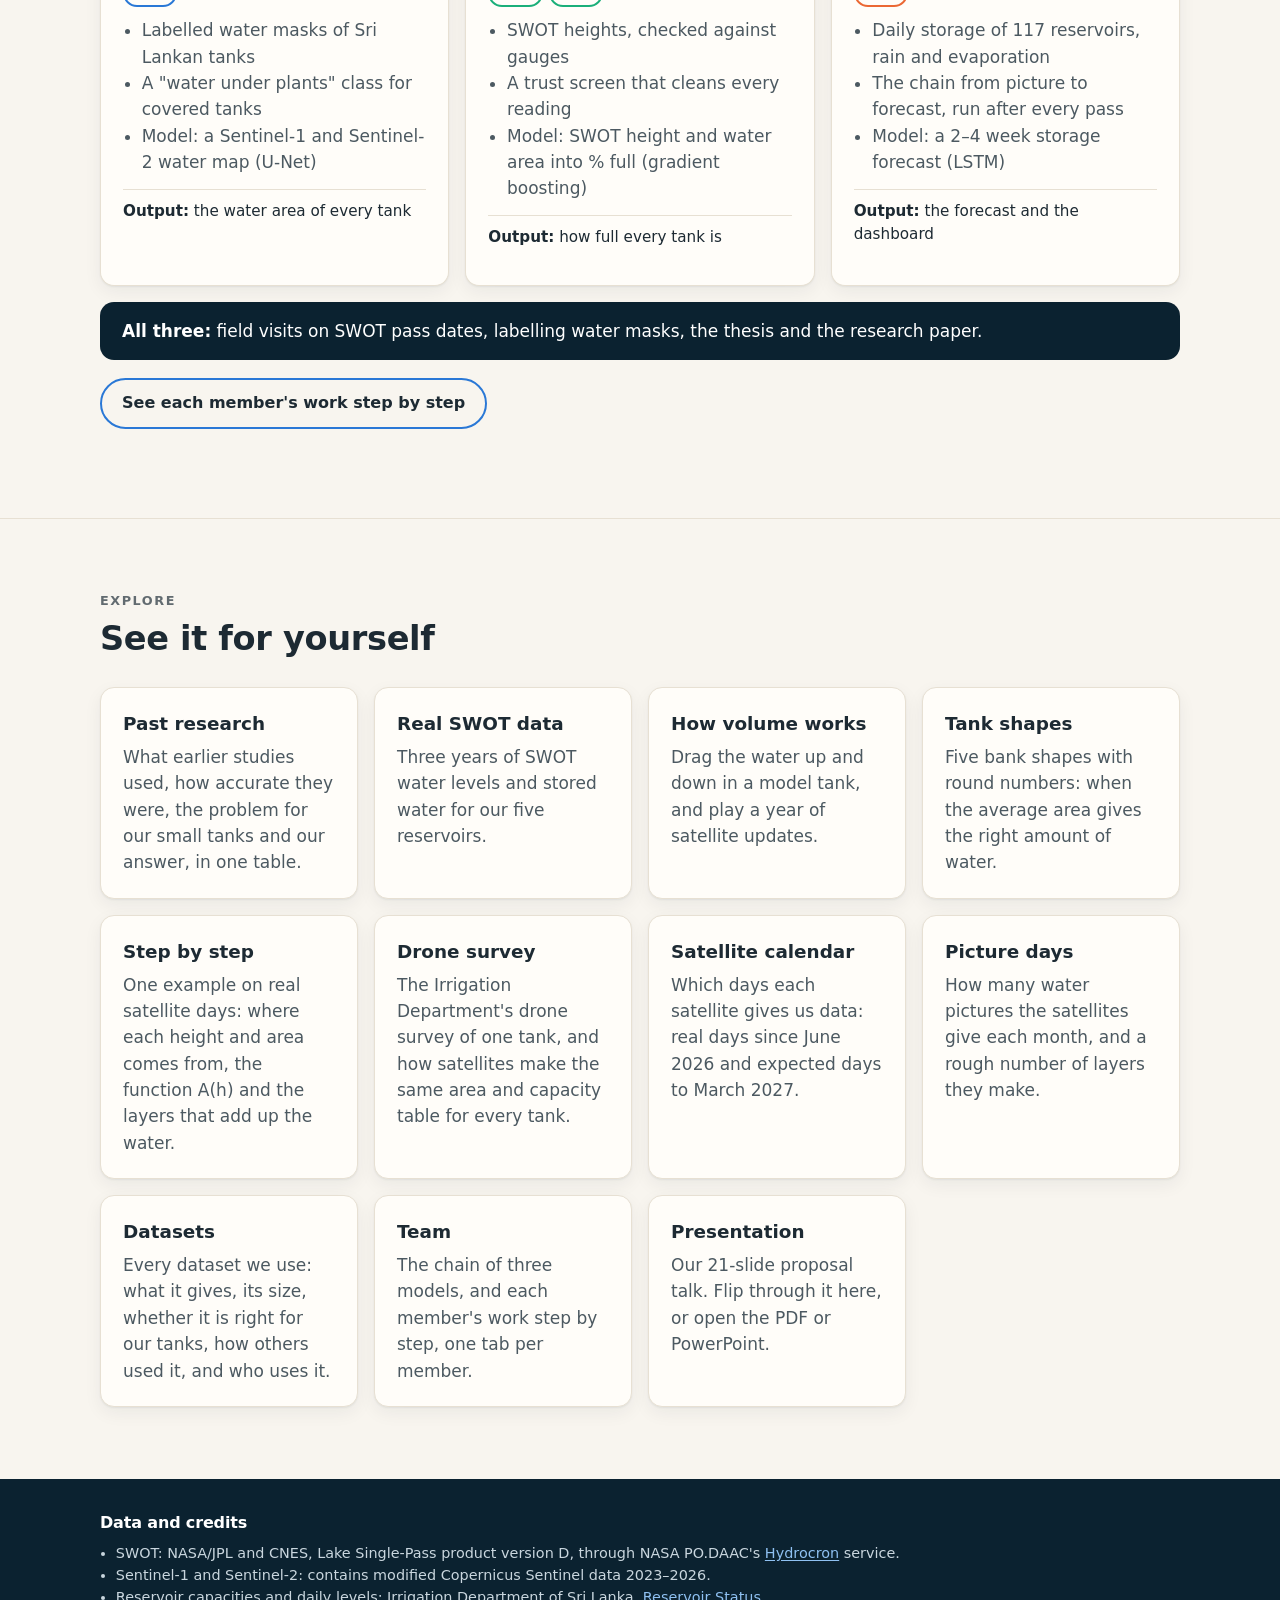
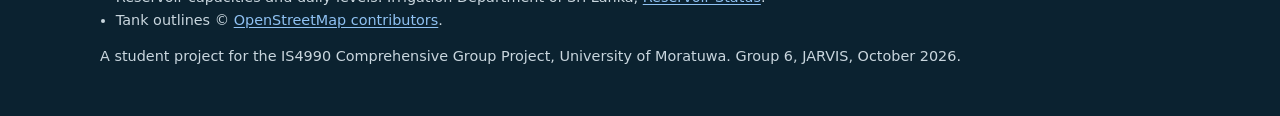
==== commit 148d66e3: "Fixes from the dataset reviews: OPERA's plant class, rain sources, radar dates, the ALOS-2 link and " ====
--- a/site/index.html
+++ b/site/index.html
@@ -173,7 +173,7 @@
     <p class="lead">The project tests whether free satellite data and AI can report the water in small village tanks, not just in the big reservoirs.</p>
   </div>
   <ol class="rqs">
-    <li class="rq" id="rq1" style="--c:var(--blue)"><div class="rq-top"><span class="rq-n">RQ1</span><a class="rq-who" href="team.html#member-a">Member A · water maps</a></div><p class="rq-q">How accurately can deep learning map tank water from Sentinel-1 and Sentinel-2, including tanks under cloud or partly covered by water plants?</p><p class="rq-gap"><b>The gap:</b> Radar maps water under clouds, but nobody has mapped the water hidden under floating plants in tanks. <a href="research.html#member-a-research">See the studies</a></p><p class="rq-test"><b>How we test it:</b> How much of the true water each map finds (IoU and F1), shown separately for cloudy and plant-covered tanks. Compared with simple water-index and radar rules, and with Kanhindawewa&#x27;s drone survey.</p></li>
+    <li class="rq" id="rq1" style="--c:var(--blue)"><div class="rq-top"><span class="rq-n">RQ1</span><a class="rq-who" href="team.html#member-a">Member A · water maps</a></div><p class="rq-q">How accurately can deep learning map tank water from Sentinel-1 and Sentinel-2, including tanks under cloud or partly covered by water plants?</p><p class="rq-gap"><b>The gap:</b> Radar maps water under clouds, but we found no study that maps the water hidden under floating plants in tanks. <a href="research.html#member-a-research">See the studies</a></p><p class="rq-test"><b>How we test it:</b> How much of the true water each map finds (IoU and F1), shown separately for cloudy and plant-covered tanks. Compared with simple water-index and radar rules, and with Kanhindawewa&#x27;s drone survey.</p></li>
     <li class="rq" id="rq2" style="--c:var(--aqua)"><div class="rq-top"><span class="rq-n">RQ2</span><a class="rq-who" href="team.html#member-b">Member B · SWOT and storage</a></div><p class="rq-q">How accurately does SWOT measure water height on major reservoirs and on village tanks close to its 6.25 ha size limit, compared with gauge readings, and how many &quot;suspect&quot; readings can a learned screen keep, and at what error?</p><p class="rq-gap"><b>The gap:</b> We found no study checking SWOT against Sri Lankan gauges, small reservoirs are barely tested, and SWOT&#x27;s own quality filter throws away about half the readings. <a href="research.html#member-b-research">See the studies</a></p><p class="rq-test"><b>How we test it:</b> SWOT minus the gauge, in cm, on every pass at the 5 big reservoirs, by tank size, for best-quality and suspect readings. Then how many readings the screen keeps, and their error, on reservoirs it never saw.</p></li>
     <li class="rq" id="rq3" style="--c:var(--aqua)"><div class="rq-top"><span class="rq-n">RQ3</span><a class="rq-who" href="team.html#member-b">Member B · SWOT and storage</a></div><p class="rq-q">Can a model trained on about 100 gauged reservoirs turn a tank&#x27;s SWOT height and AI water area into % full, for tanks it has never seen, more accurately than one area–storage formula?</p><p class="rq-gap"><b>The gap:</b> Storage from satellites works for reservoirs with records. For tanks without records, the closest model (GRDL) is about 21% off on its curves. <a href="research.html#member-b-research">See the studies</a></p><p class="rq-test"><b>How we test it:</b> The error in % of capacity on reservoirs the model never saw, against one formula for all tanks. Also checked on Kanhindawewa&#x27;s drone survey and the 5 gauged reservoirs.</p></li>
     <li class="rq" id="rq4" style="--c:var(--orange)"><div class="rq-top"><span class="rq-n">RQ4</span><a class="rq-who" href="team.html#member-c">Member C · forecast and system</a></div><p class="rq-q">Can a deep-learning model forecast each tank&#x27;s storage 2–4 weeks ahead, from recent storage, rainfall and evaporation, better than a &quot;no change&quot; forecast?</p><p class="rq-gap"><b>The gap:</b> Forecasts exist for single reservoirs abroad, and fail outside the range they were trained on. We found none for Sri Lankan tanks: the department&#x27;s sheet shows only today&#x27;s water. <a href="research.html#member-c-research">See the studies</a></p><p class="rq-test"><b>How we test it:</b> The error 1, 2 and 4 weeks ahead, in % of capacity, on years and reservoirs the model never saw. Compared with &quot;no change&quot; and the seasonal average.</p></li>
--- a/site/assets/site.css
+++ b/site/assets/site.css
@@ -443,6 +443,31 @@
 .handoff li { display: grid; gap: 2px; background: var(--surface); border: 1px solid var(--rule); border-radius: 12px; padding: 10px 14px; }
 .handoff span { color: var(--ink-2); }
 .shared-list li { padding: 10px 14px; border-left: 4px solid var(--ink-2); background: var(--surface); border-radius: 0 10px 10px 0; }
+
+/* team page: each member's work in plain words, with round-number examples */
+.pw { margin: 0 0 40px; }
+.pw > h3 { margin-bottom: 4px; }
+.pw-intro { color: var(--ink-2); max-width: 70ch; margin-bottom: 16px; }
+.pw-list { list-style: none; margin: 0; padding: 0; display: grid; gap: 14px; counter-reset: pw; }
+.pw-job { counter-increment: pw; display: grid; grid-template-columns: minmax(0, 1fr) minmax(0, 1fr); gap: 14px 28px; background: var(--surface); border: 1px solid var(--rule); border-left: 5px solid var(--c, var(--blue)); border-radius: var(--radius); padding: 16px 20px; box-shadow: var(--shadow); }
+.pw-job h4 { margin: 8px 0 6px; font-size: 1.12rem; line-height: 1.25; }
+.pw-job h4::before { content: counter(pw) ". "; color: var(--muted); }
+.pw-what p, .pw-ex p { margin: 0 0 .55em; }
+.pw-what p { color: var(--ink-2); }
+.pw-what > :last-child, .pw-ex > :last-child { margin-bottom: 0; }
+.pw-tags { display: flex; flex-wrap: wrap; align-items: center; gap: 6px; }
+.pw-tags .tag { margin-left: 0; vertical-align: 0; }
+.pw-tags .pill { margin: 0; }
+.pw-uses { font-size: .92rem; }
+.pw-what b { color: var(--ink); }
+.pw-ex { align-self: start; background: var(--surface-2); border-radius: 12px; padding: 12px 16px; }
+.pw-ex .pw-ex-k { margin-bottom: 4px; font-size: .72rem; font-weight: 700; letter-spacing: .1em; text-transform: uppercase; color: var(--muted); }
+.pw-ex p + .pw-ex-k { margin-top: 12px; }
+.pw-ex ul { margin: 0 0 .55em; padding-left: 1.2em; }
+.pw-ex li + li { margin-top: 3px; }
+.pw-ex .pw-res { font-weight: 650; color: var(--ink); }
+.pw-note { margin: 14px 0 0; max-width: 85ch; padding: 12px 16px; border-left: 4px solid var(--c, var(--blue)); background: var(--surface); border-radius: 0 12px 12px 0; color: var(--ink); }
+@media (max-width: 760px) { .pw-job { grid-template-columns: 1fr; padding: 14px 16px; } }
 
 /* presentation page: datasets and links */
 .links-grid { display: grid; grid-template-columns: repeat(auto-fit, minmax(300px, 1fr)); gap: 6px 36px; }
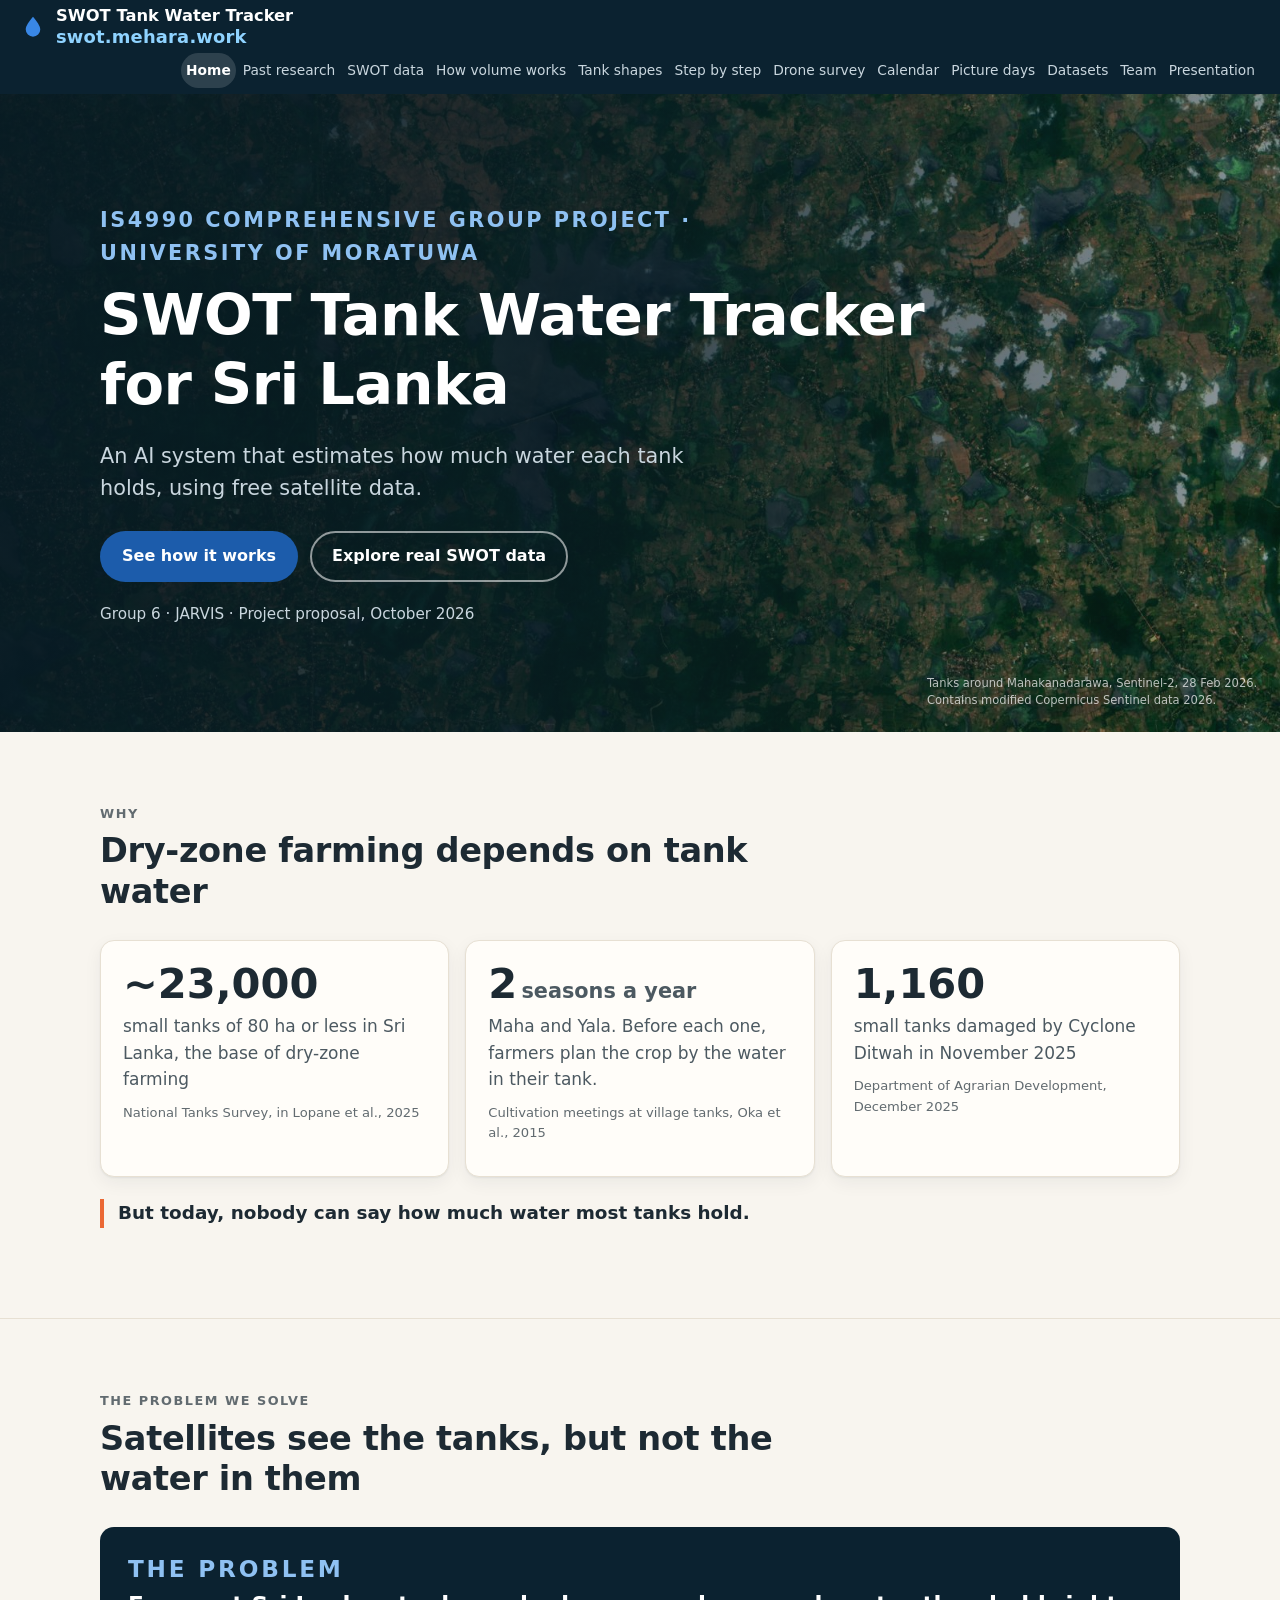
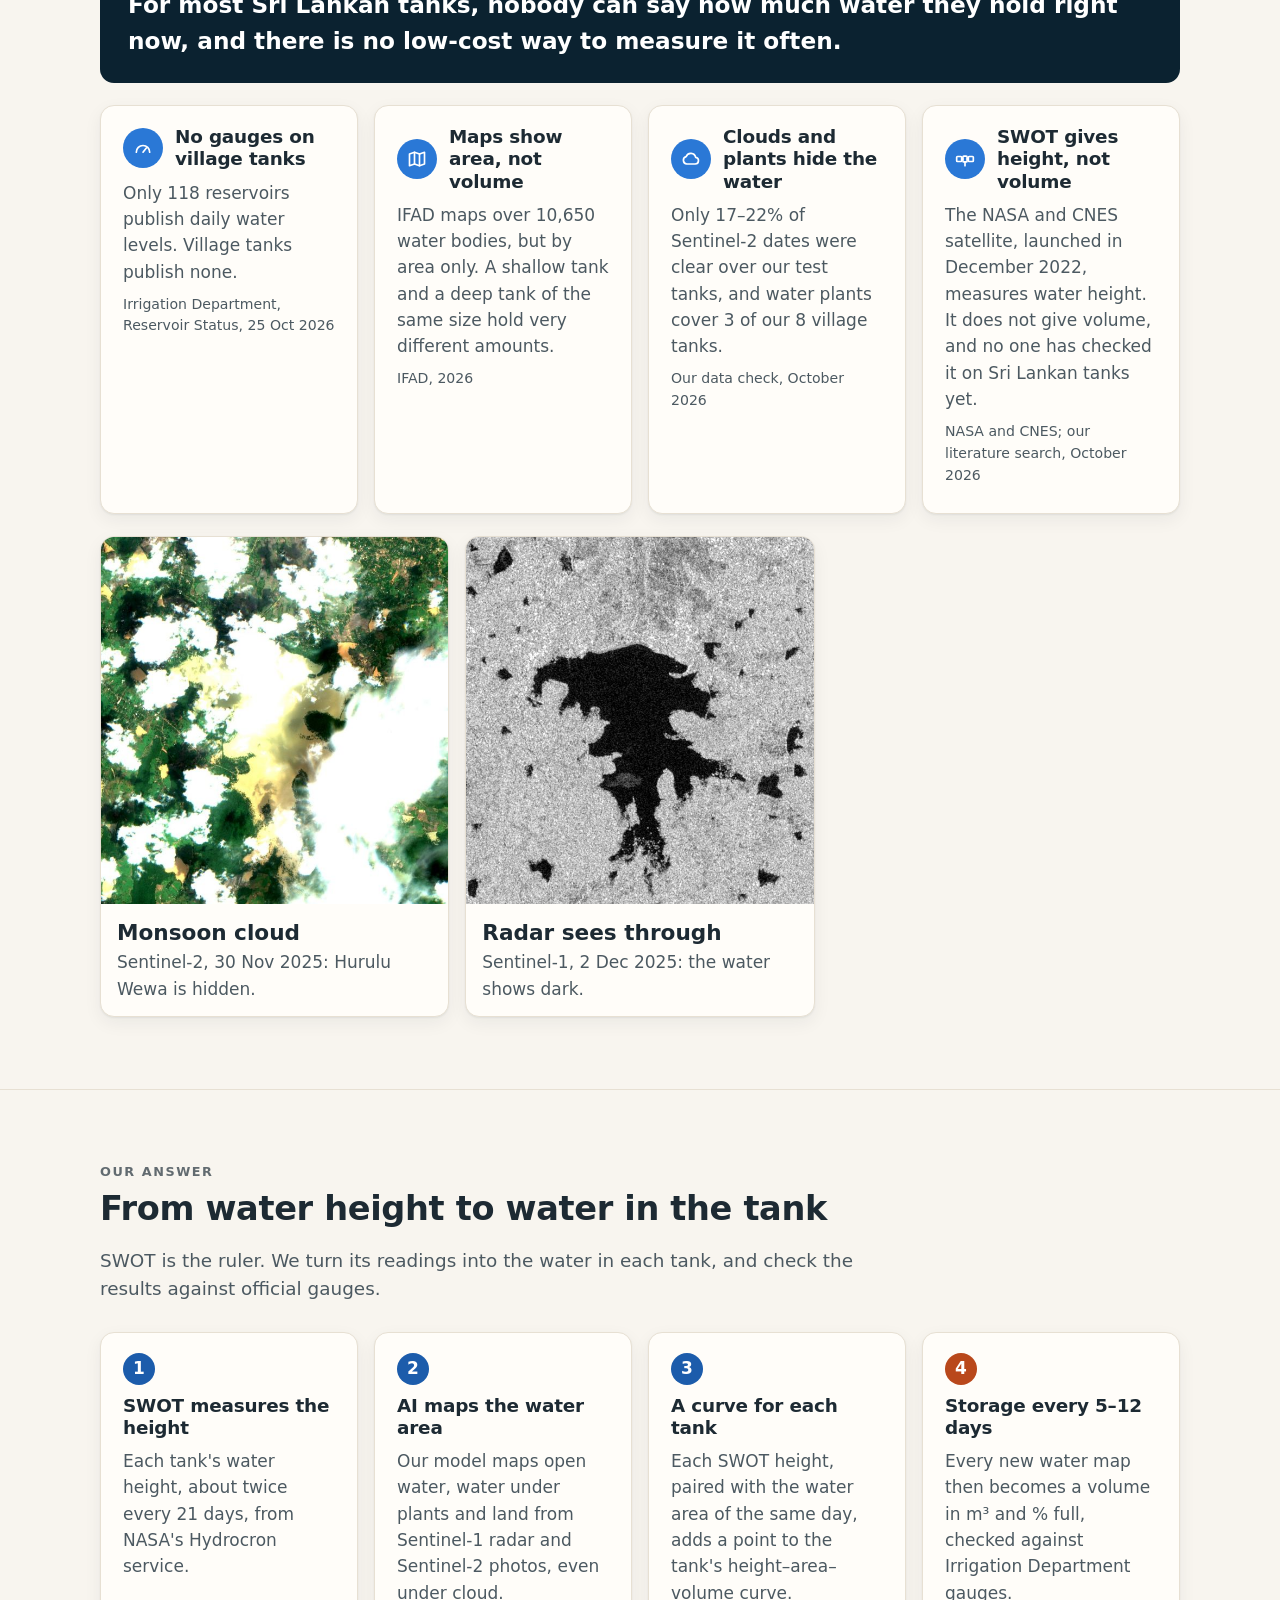
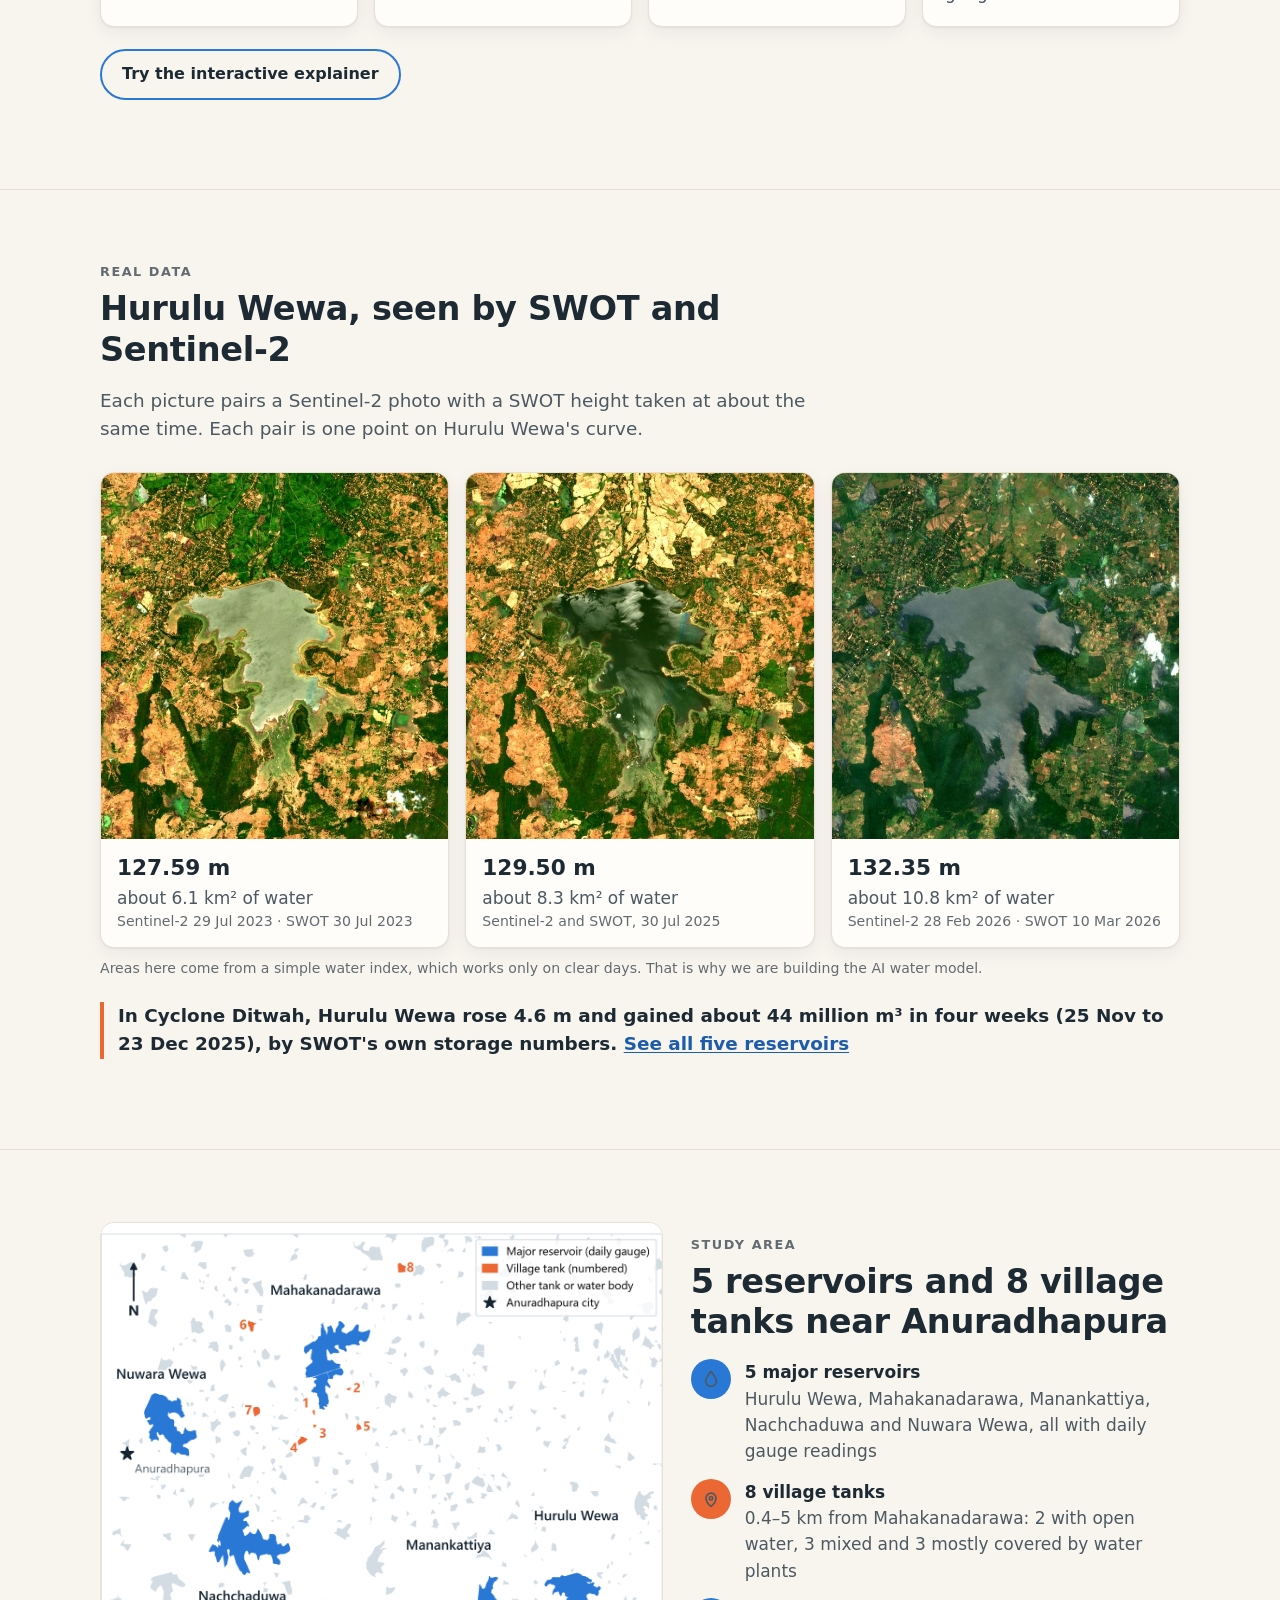
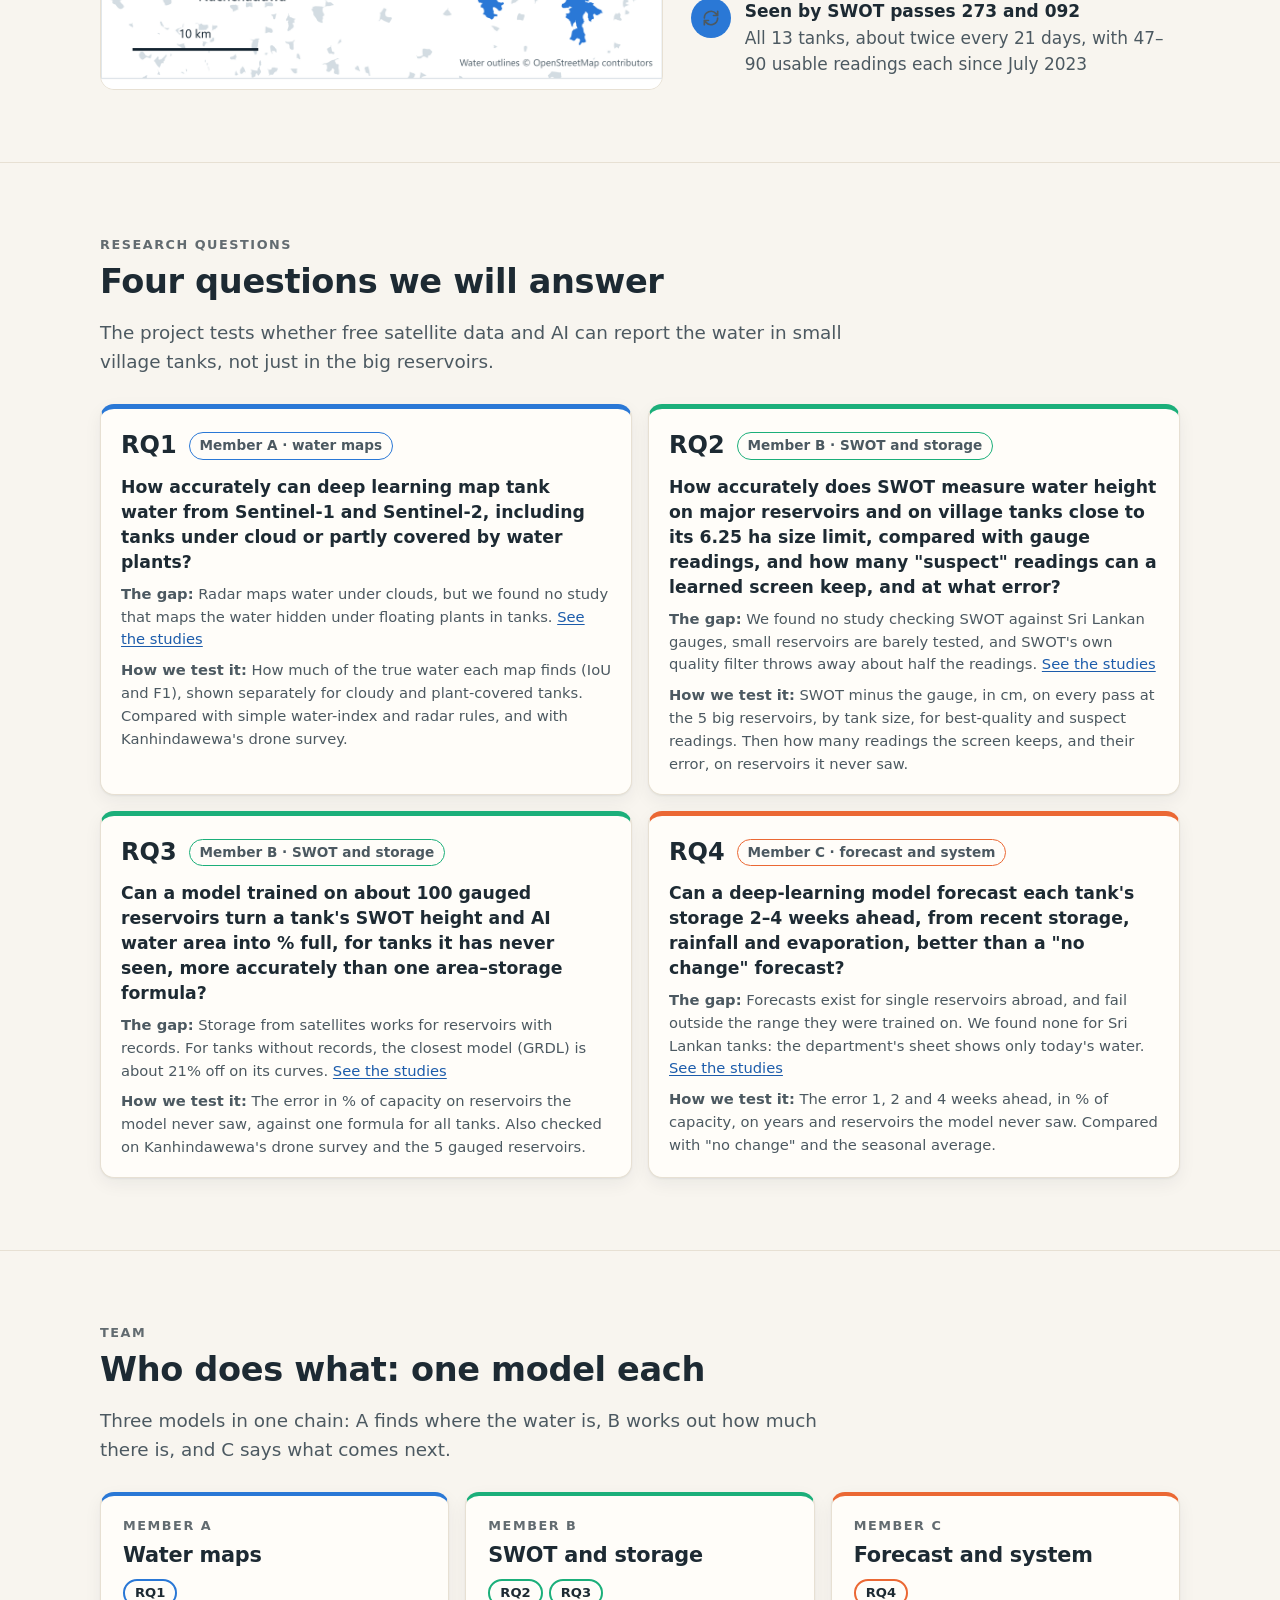
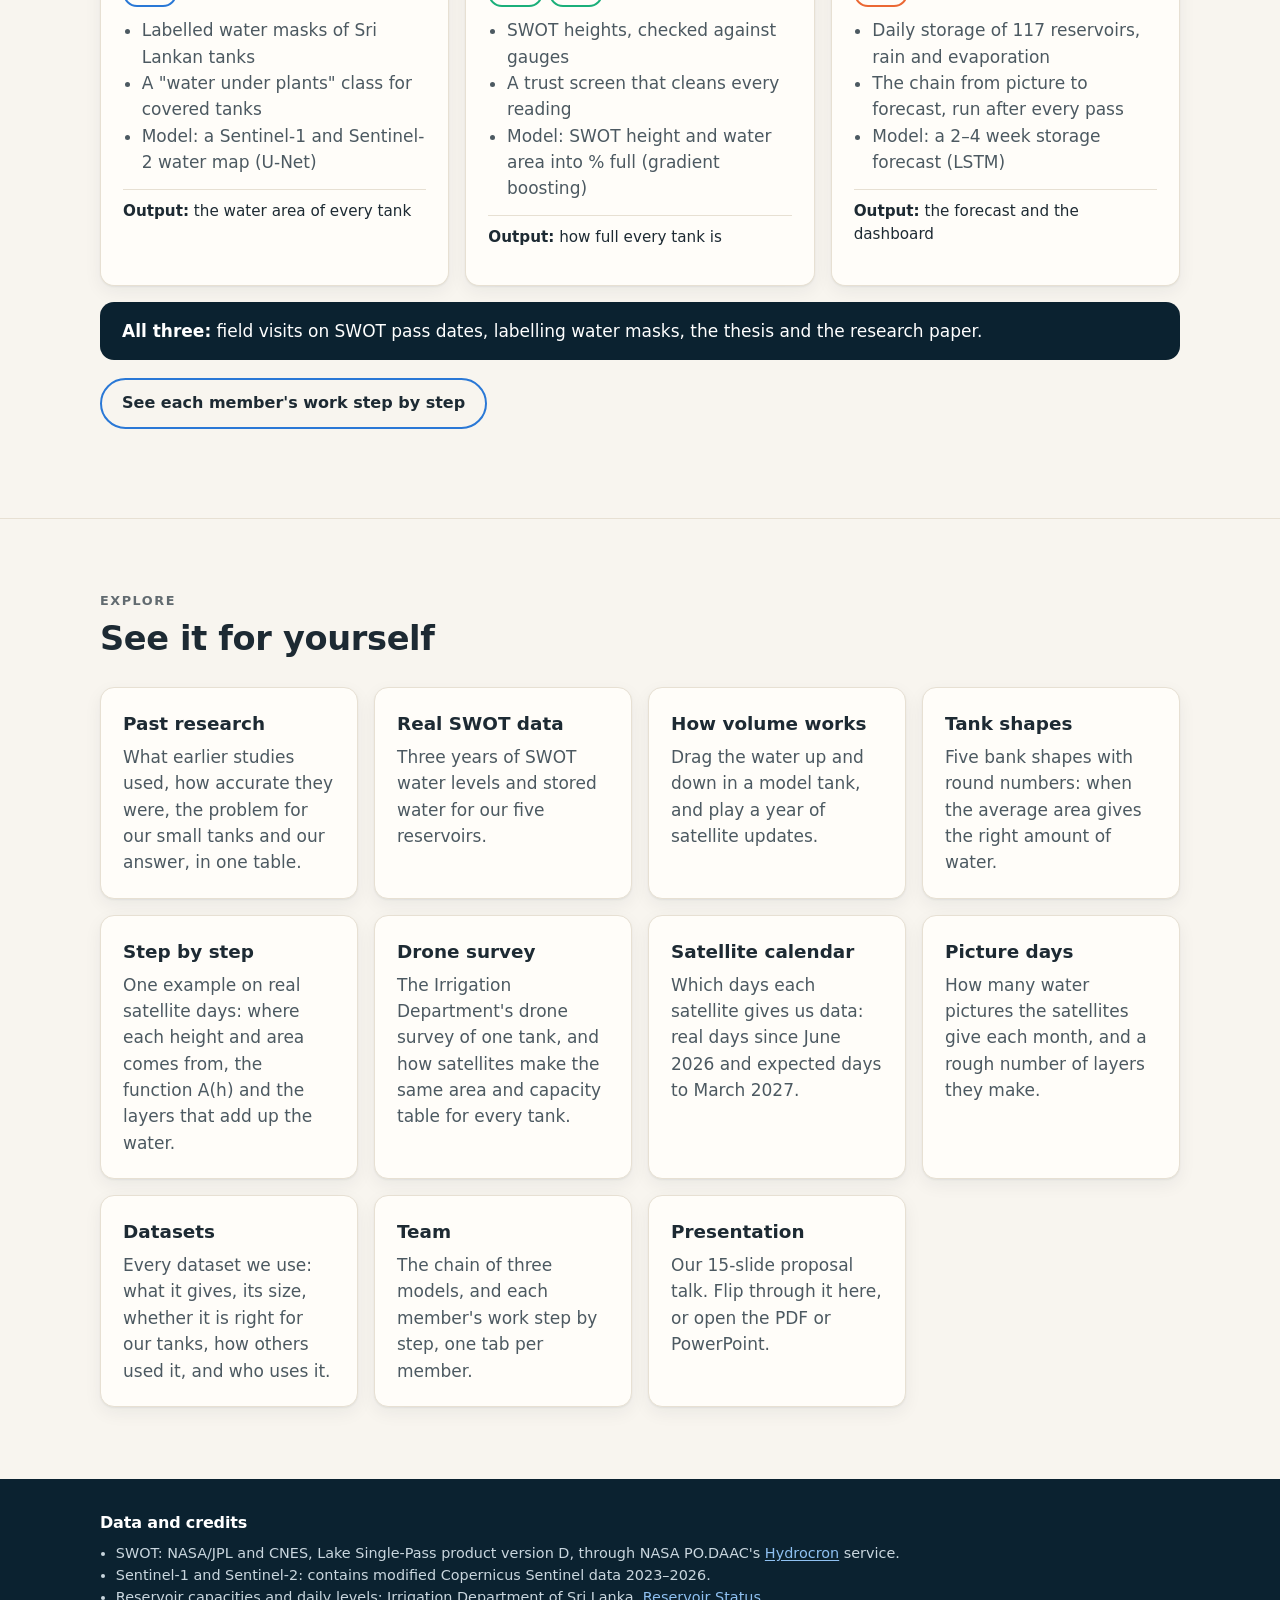
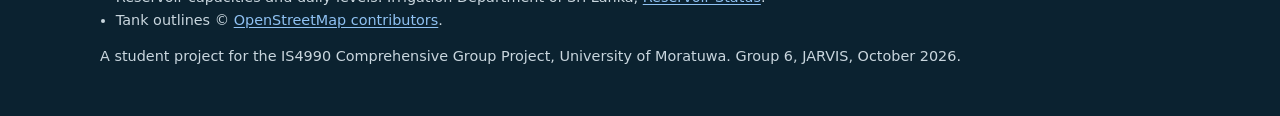
==== commit 1948a364: "The submitted 15-slide talk, and a sharper Bulankulama picture - Presentation page: the 15-slide tal" ====
--- a/site/index.html
+++ b/site/index.html
@@ -226,7 +226,7 @@
     <a href="pictures.html"><b>Picture days</b><span>How many water pictures the satellites give each month, and a rough number of layers they make.</span></a>
     <a href="datasets.html"><b>Datasets</b><span>Every dataset we use: what it gives, its size, whether it is right for our tanks, how others used it, and who uses it.</span></a>
     <a href="team.html"><b>Team</b><span>The chain of three models, and each member's work step by step, one tab per member.</span></a>
-    <a href="presentation.html"><b>Presentation</b><span>Our 21-slide proposal talk. Flip through it here, or open the PDF or PowerPoint.</span></a>
+    <a href="presentation.html"><b>Presentation</b><span>Our 15-slide proposal talk. Flip through it here, or open the PDF or PowerPoint.</span></a>
   </div>
 </div></section>
 </main>
